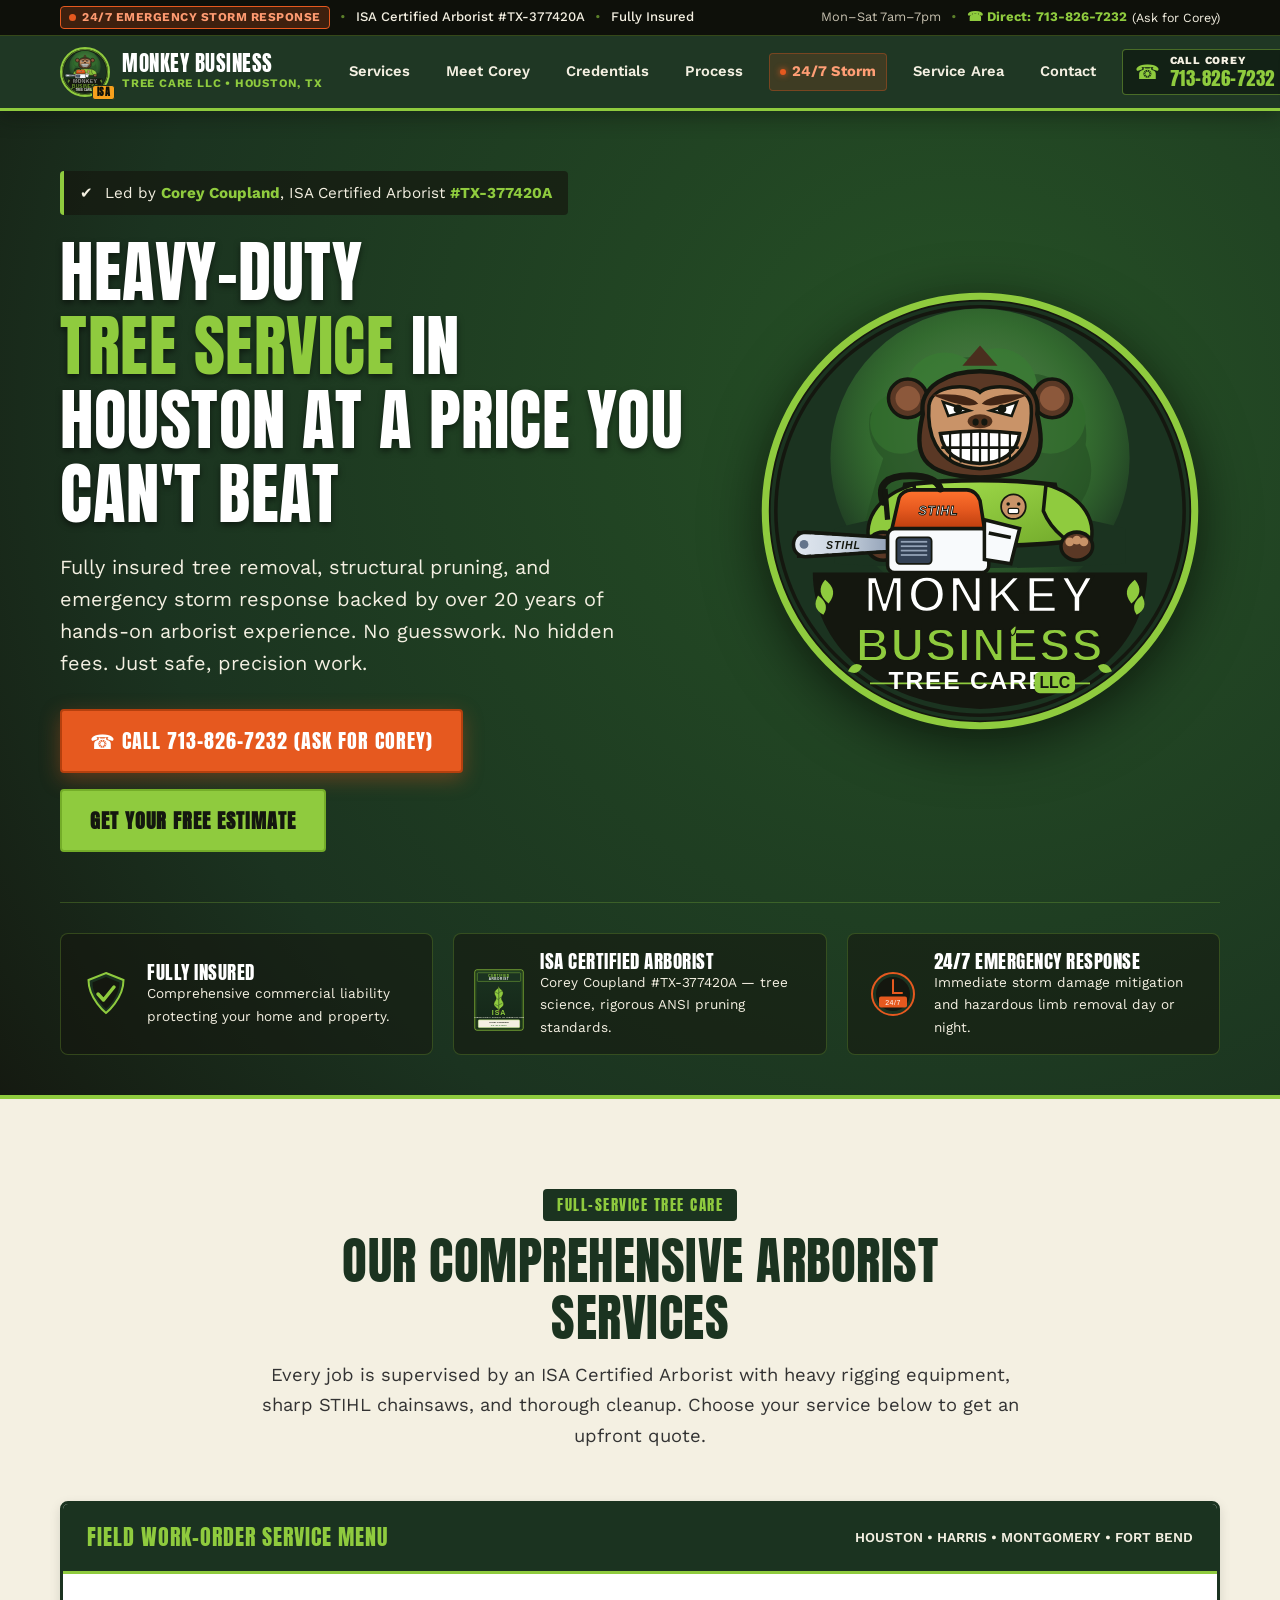
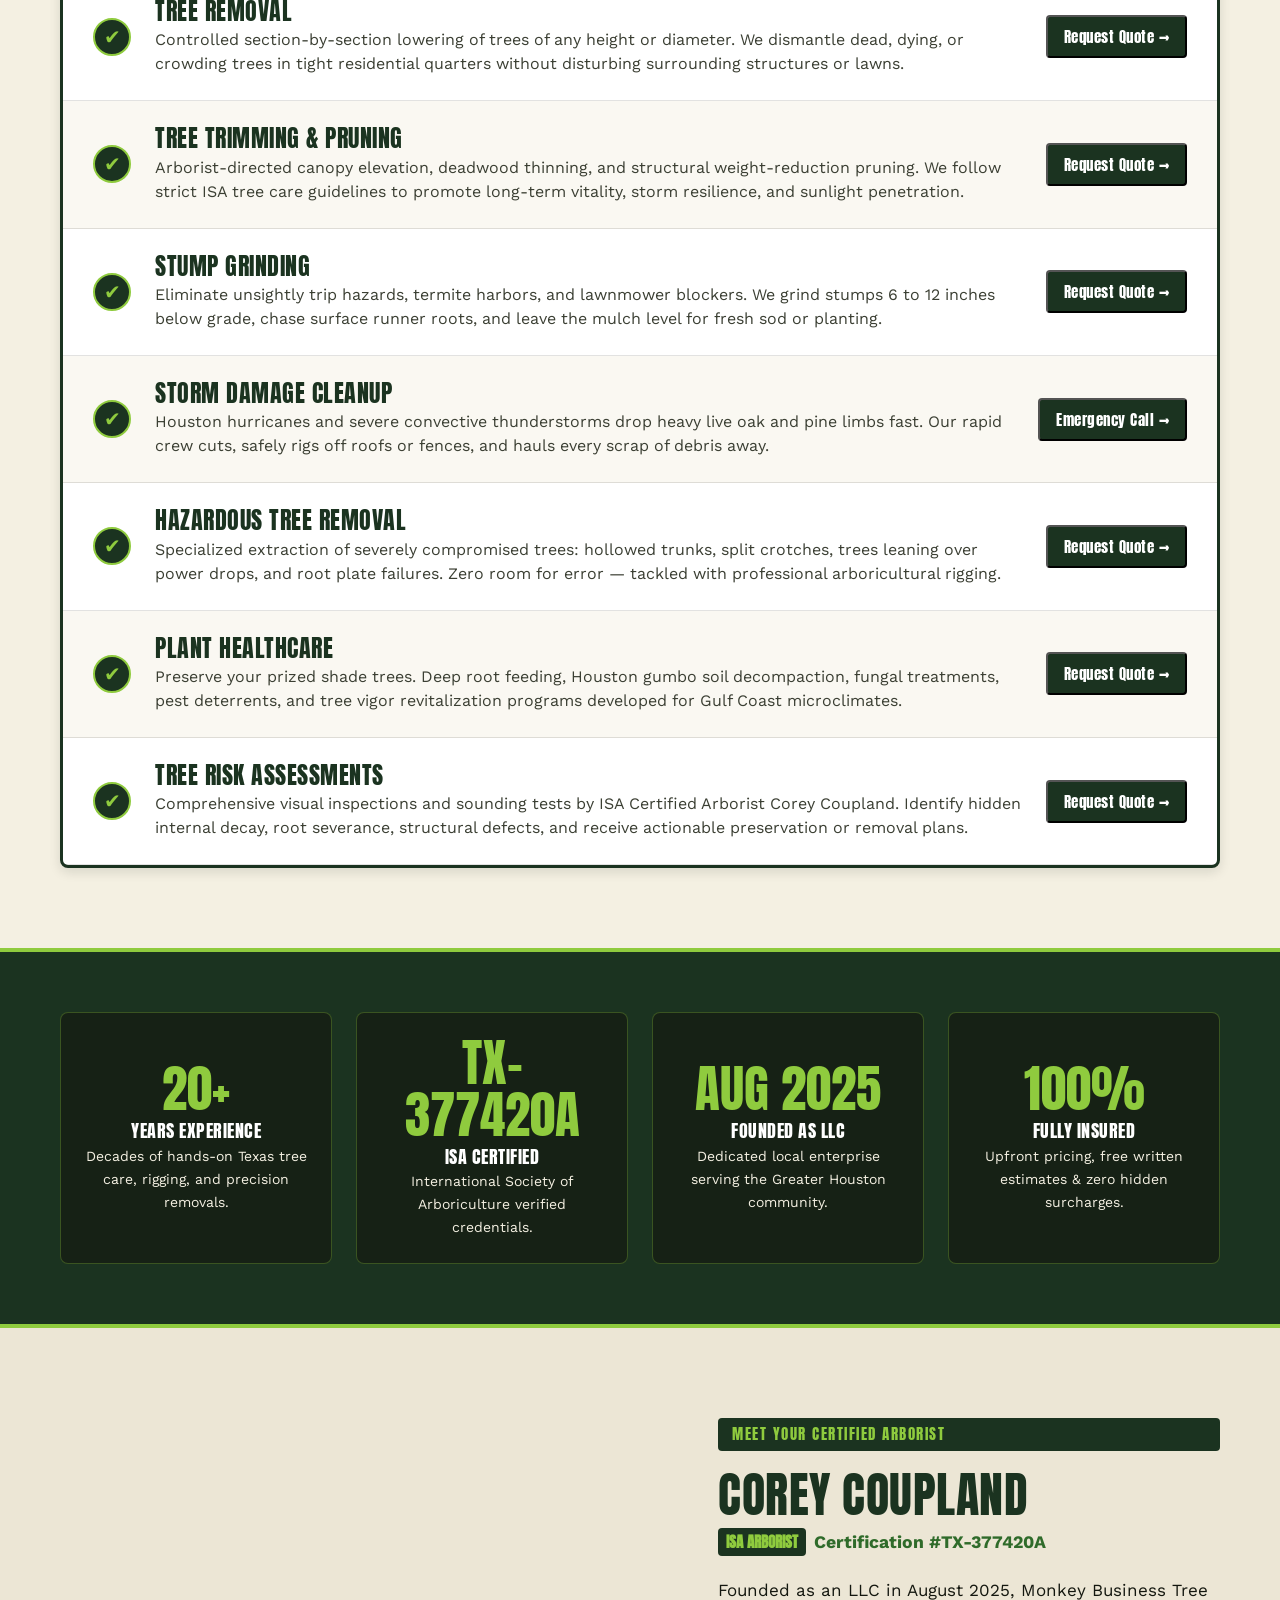
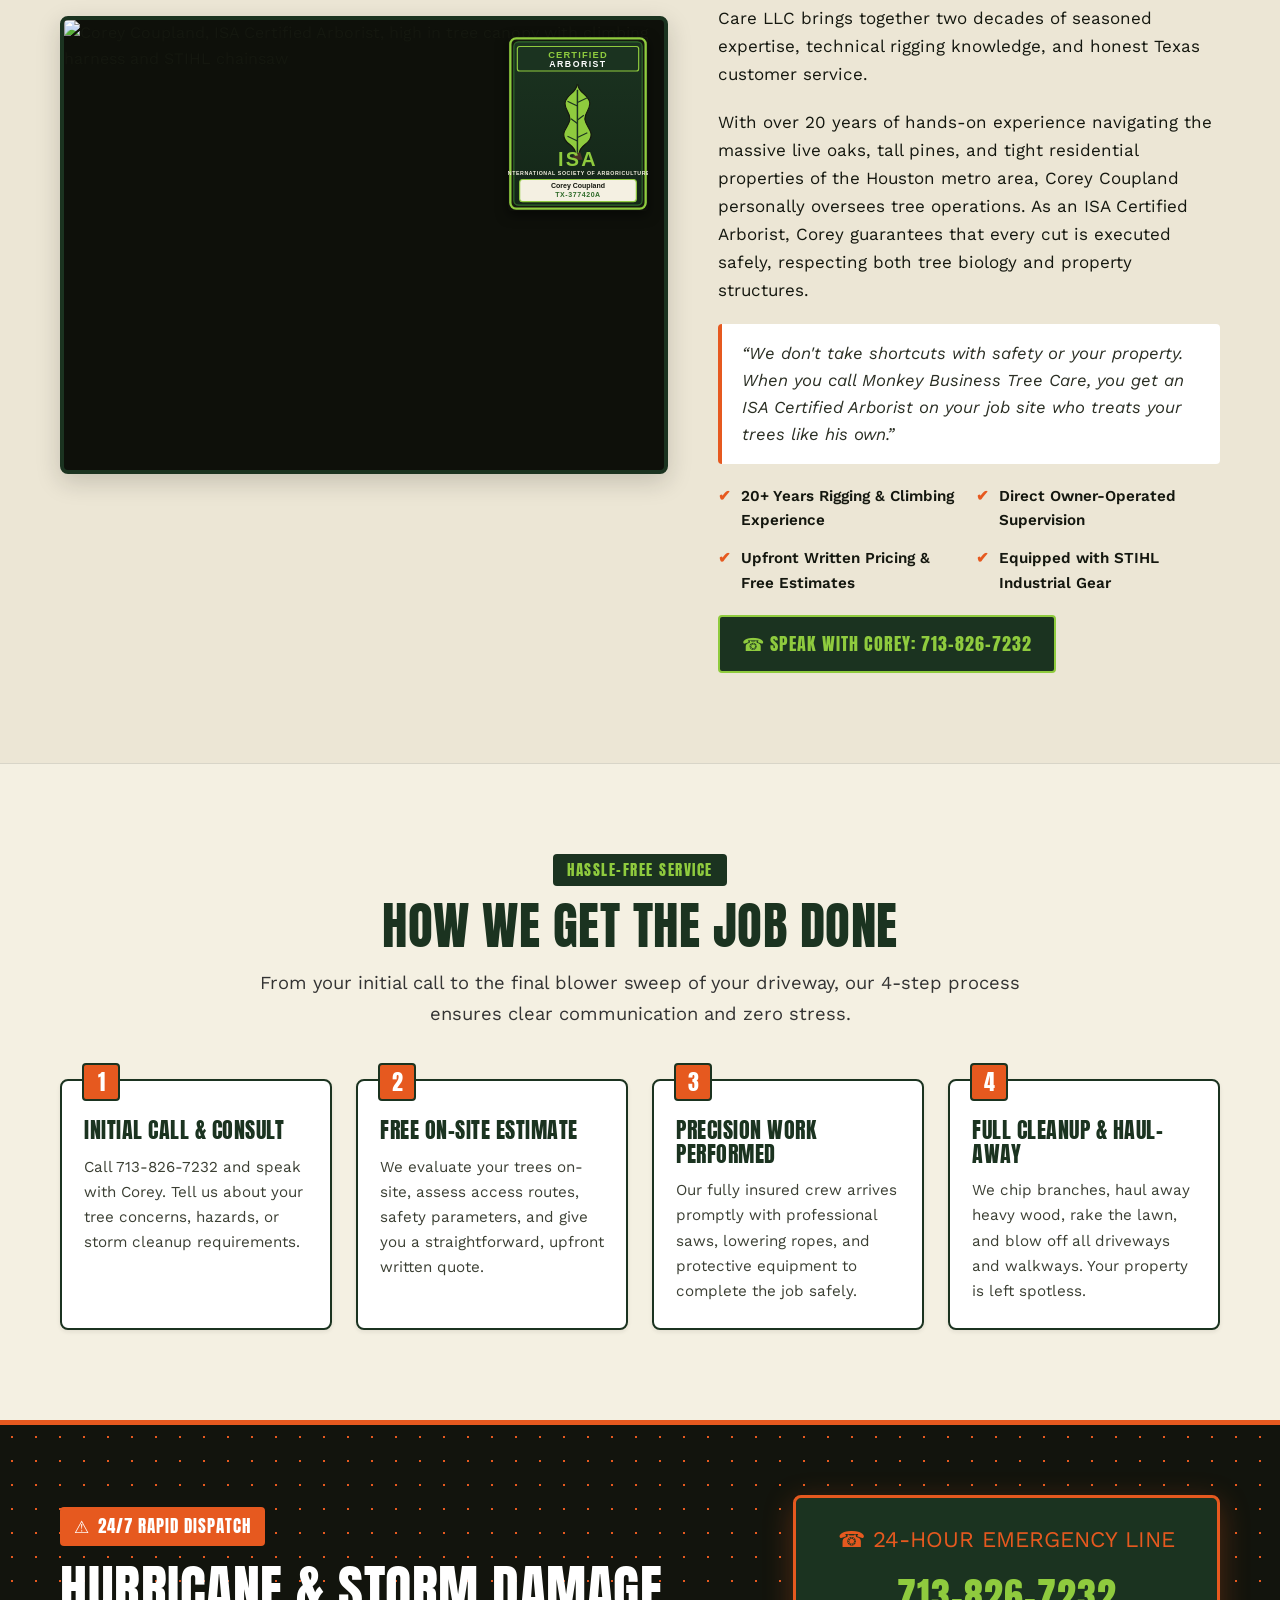
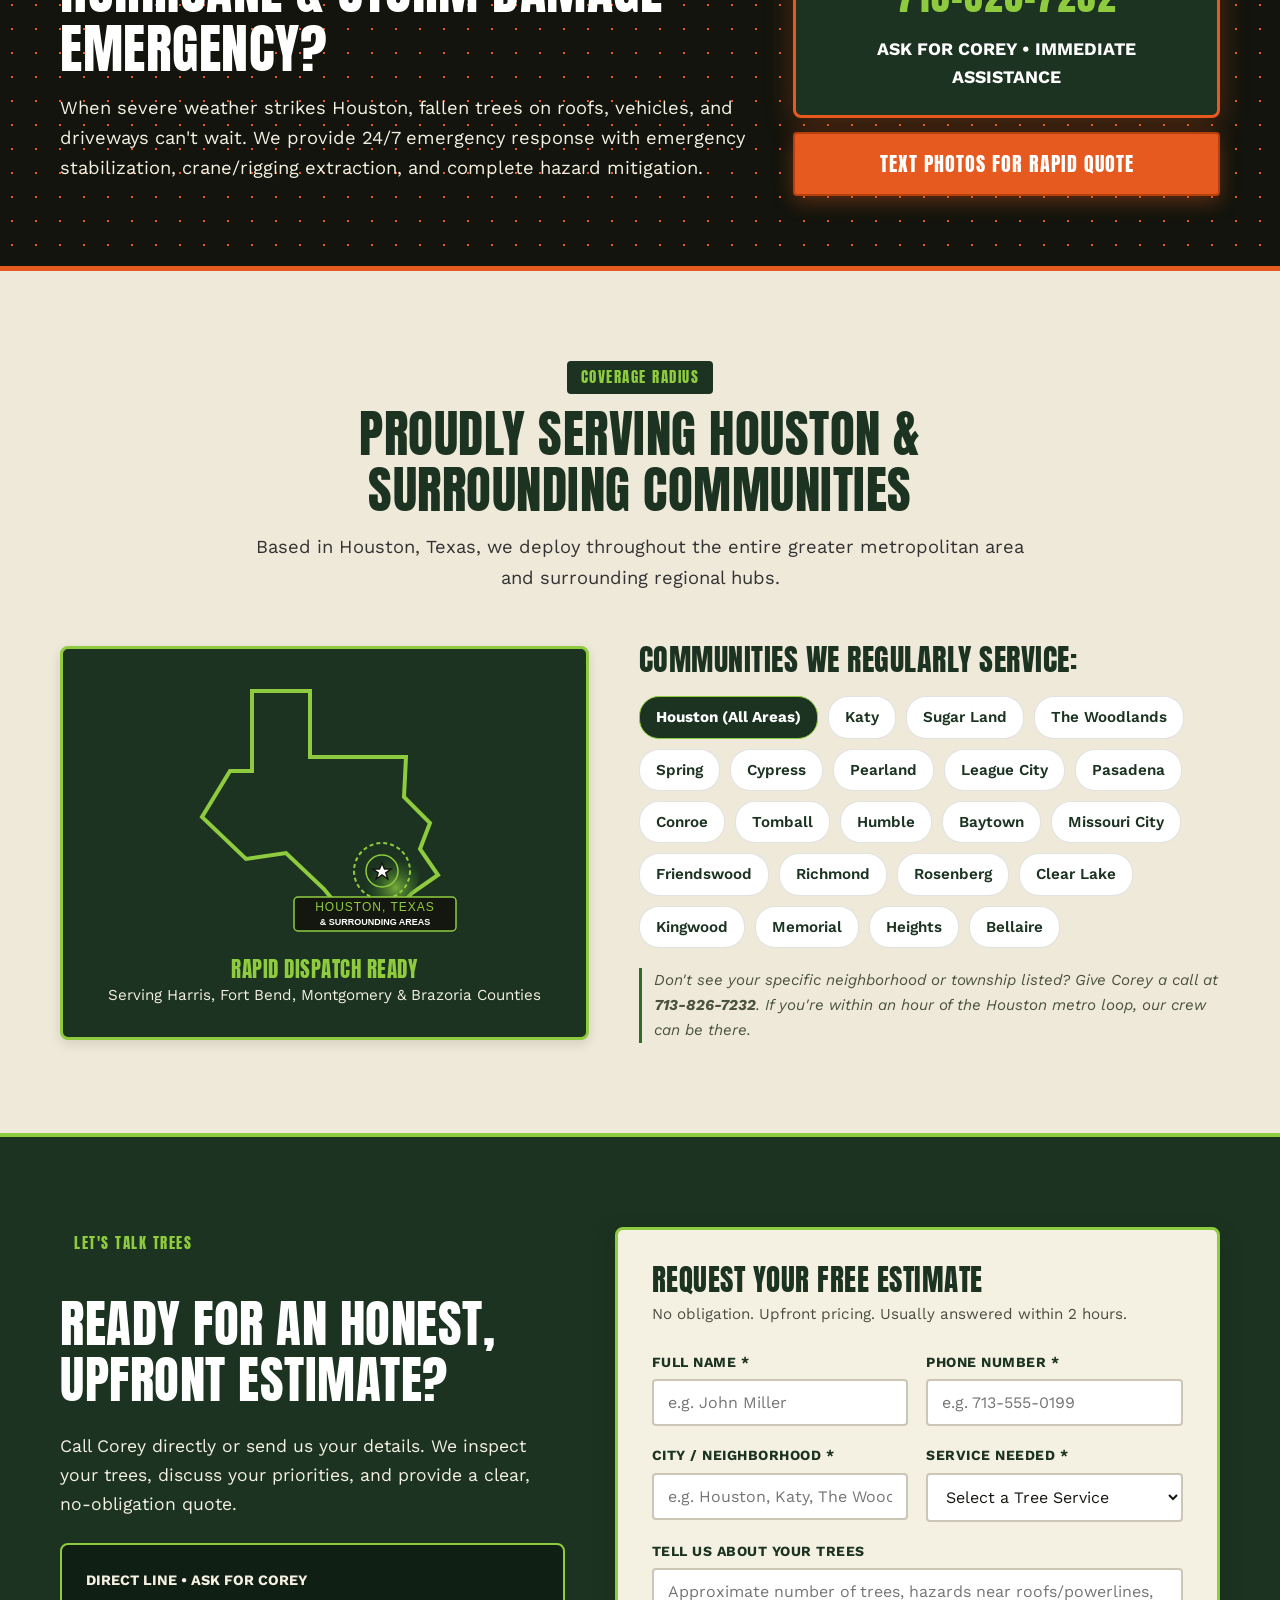
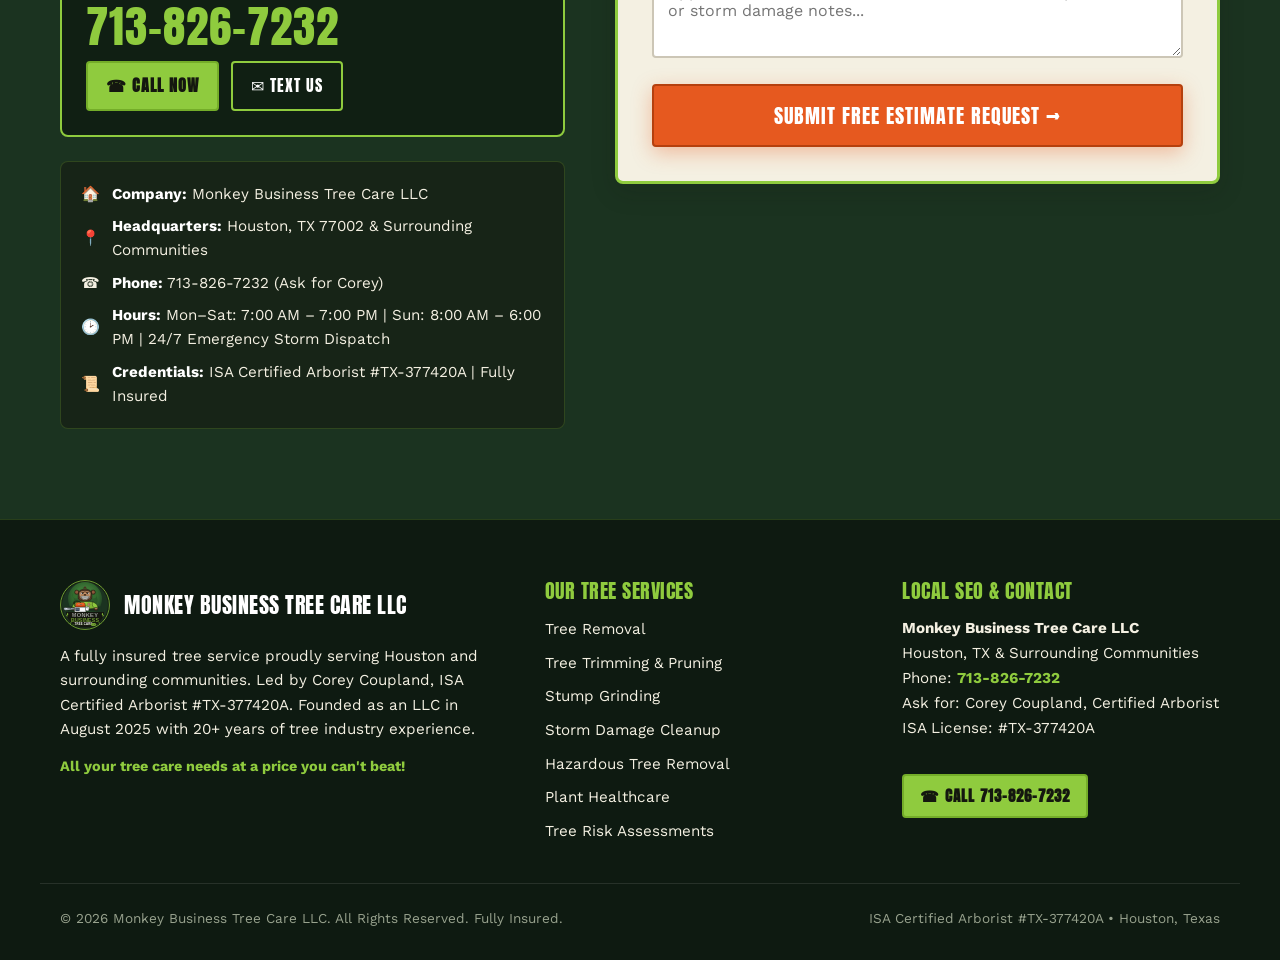
==== index.html @ 60dcd205 "feat: initialize project structure - Set up React with Vite and TypeScript - Configure Tailwind CSS " ====
<!doctype html>
<html lang="en">
  <head>
    <meta charset="UTF-8" />
    <meta name="viewport" content="width=device-width, initial-scale=1.0" />
    
    <!-- Primary SEO Meta Tags -->
    <title>Monkey Business Tree Care LLC | Houston Tree Service &amp; Removal | ISA Certified Arborist</title>
    <meta name="description" content="Fully insured Houston tree service led by Corey Coupland, ISA Certified Arborist #TX-377420A. 20+ years experience in tree removal, trimming, stump grinding &amp; 24/7 emergency storm response across Houston, TX. Call 713-826-7232 for free estimates." />
    <meta name="keywords" content="tree service Houston TX, tree removal Houston, ISA certified arborist Houston, tree trimming Houston, stump grinding Houston, emergency storm tree cleanup, Corey Coupland arborist" />
    <meta name="author" content="Monkey Business Tree Care LLC" />
    <link rel="canonical" href="https://monkeybusinesstreecare.com/" />

    <!-- Open Graph / Facebook / WhatsApp -->
    <meta property="og:type" content="website" />
    <meta property="og:url" content="https://monkeybusinesstreecare.com/" />
    <meta property="og:title" content="Monkey Business Tree Care LLC | Houston Tree Service &amp; Removal" />
    <meta property="og:description" content="Houston's premier fully insured tree care service. Led by Corey Coupland, ISA Certified Arborist #TX-377420A with 20+ years experience. Upfront pricing, free estimates &amp; 24/7 storm response." />
    <meta property="og:image" content="images/mascot-logo.svg" />
    <meta property="og:locale" content="en_US" />

    <!-- Twitter Card -->
    <meta name="twitter:card" content="summary_large_image" />
    <meta name="twitter:url" content="https://monkeybusinesstreecare.com/" />
    <meta name="twitter:title" content="Monkey Business Tree Care LLC | Houston Tree Service" />
    <meta name="twitter:description" content="Fully insured tree removal &amp; trimming in Houston, TX. ISA Certified Arborist Corey Coupland #TX-377420A. Free estimates: 713-826-7232." />
    <meta name="twitter:image" content="images/mascot-logo.svg" />

    <!-- Favicon -->
    <link rel="icon" type="image/svg+xml" href="images/mascot-logo.svg" />

    <!-- Typography: Anton (Display) + Work Sans (Body) -->
    <link rel="preconnect" href="https://fonts.googleapis.com" />
    <link rel="preconnect" href="https://fonts.gstatic.com" crossorigin />
    <link href="https://fonts.googleapis.com/css2?family=Anton&family=Work+Sans:ital,wght@0,400;0,500;0,600;0,700;0,800;0,900;1,400;1,600&display=swap" rel="stylesheet" />

    <!-- Custom CSS Stylesheet (Pure CSS3, Zero Frameworks) -->
    <link rel="stylesheet" href="css/styles.css" />

    <!-- LocalBusiness & HomeAndConstructionBusiness JSON-LD Structured Data for Local SEO -->
    <script type="application/ld+json">
    {
      "@context": "https://schema.org",
      "@type": "HomeAndConstructionBusiness",
      "name": "Monkey Business Tree Care LLC",
      "image": "https://monkeybusinesstreecare.com/images/mascot-logo.svg",
      "logo": "https://monkeybusinesstreecare.com/images/mascot-logo.svg",
      "@id": "https://monkeybusinesstreecare.com/#business",
      "url": "https://monkeybusinesstreecare.com/",
      "telephone": "+1-713-826-7232",
      "priceRange": "$$",
      "foundingDate": "2025-08",
      "founder": {
        "@type": "Person",
        "name": "Corey Coupland",
        "jobTitle": "ISA Certified Arborist",
        "identifier": "TX-377420A",
        "description": "ISA Certified Arborist with over 20 years of hands-on tree industry experience."
      },
      "address": {
        "@type": "PostalAddress",
        "addressLocality": "Houston",
        "addressRegion": "TX",
        "addressCountry": "US"
      },
      "geo": {
        "@type": "GeoCoordinates",
        "latitude": 29.7604,
        "longitude": -95.3698
      },
      "openingHoursSpecification": [
        {
          "@type": "OpeningHoursSpecification",
          "dayOfWeek": ["Monday", "Tuesday", "Wednesday", "Thursday", "Friday", "Saturday"],
          "opens": "07:00",
          "closes": "19:00"
        },
        {
          "@type": "OpeningHoursSpecification",
          "dayOfWeek": ["Sunday"],
          "opens": "08:00",
          "closes": "18:00"
        }
      ],
      "areaServed": [
        "Houston",
        "Katy",
        "Sugar Land",
        "The Woodlands",
        "Spring",
        "Cypress",
        "Pearland",
        "League City",
        "Pasadena",
        "Conroe",
        "Tomball",
        "Humble",
        "Baytown",
        "Missouri City",
        "Friendswood",
        "Richmond",
        "Rosenberg"
      ],
      "hasOfferCatalog": {
        "@type": "OfferCatalog",
        "name": "Tree Care Services",
        "itemListElement": [
          {
            "@type": "Offer",
            "itemOffered": {
              "@type": "Service",
              "name": "Tree Removal",
              "description": "Safe, controlled dismantling and complete removal of dead, hazardous, or encroaching trees using precision rigging."
            }
          },
          {
            "@type": "Offer",
            "itemOffered": {
              "@type": "Service",
              "name": "Tree Trimming & Pruning",
              "description": "Arborist-guided structural crown thinning, deadwooding, and canopy elevation according to ANSI A300 standards."
            }
          },
          {
            "@type": "Offer",
            "itemOffered": {
              "@type": "Service",
              "name": "Stump Grinding",
              "description": "Deep below-grade mechanical stump grinding, surface root elimination, and site backfilling."
            }
          },
          {
            "@type": "Offer",
            "itemOffered": {
              "@type": "Service",
              "name": "Storm Damage Cleanup",
              "description": "24/7 rapid emergency response for storm-tossed limbs, roof extractions, and fallen hazard removal."
            }
          },
          {
            "@type": "Offer",
            "itemOffered": {
              "@type": "Service",
              "name": "Hazardous Tree Removal",
              "description": "Specialized high-risk extraction of split trunks, unstable root systems, and trees near structures or power lines."
            }
          },
          {
            "@type": "Offer",
            "itemOffered": {
              "@type": "Service",
              "name": "Plant Healthcare",
              "description": "Diagnostic root zone aeration, soil conditioning, disease mitigation, and nutritional optimization."
            }
          },
          {
            "@type": "Offer",
            "itemOffered": {
              "@type": "Service",
              "name": "Tree Risk Assessments",
              "description": "Certified arborist inspections evaluating structural integrity, decay vectors, and risk mitigation plans."
            }
          }
        ]
      }
    }
    </script>
  </head>

  <body>
    <!-- Accessible Skip Link -->
    <a href="#hero" class="skip-to-content">Skip to main content</a>

    <!-- =====================================================================
         1. TOP ANNOUNCEMENT & CREDENTIALS BAR
         ===================================================================== -->
    <aside class="top-announcement-bar" id="top-announcement" aria-label="Announcement and Emergency Hotline">
      <div class="container top-bar-container">
        <div class="top-bar-left">
          <span class="top-tag-emergency">
            <span class="pulse-dot" aria-hidden="true"></span>
            24/7 EMERGENCY STORM RESPONSE
          </span>
          <span class="top-bullet" aria-hidden="true">&bull;</span>
          <span class="top-cred-item">ISA Certified Arborist #TX-377420A</span>
          <span class="top-bullet" aria-hidden="true">&bull;</span>
          <span class="top-cred-item">Fully Insured</span>
        </div>
        <div class="top-bar-right">
          <span class="top-hours">Mon&ndash;Sat 7am&ndash;7pm</span>
          <span class="top-bullet" aria-hidden="true">&bull;</span>
          <a href="tel:7138267232" class="top-call-link" aria-label="Direct Phone Line: 713-826-7232">
            <span>&#9742; Direct:</span>
            <strong>713-826-7232</strong>
            <span class="ask-corey">(Ask for Corey)</span>
          </a>
        </div>
      </div>
    </aside>

    <!-- =====================================================================
         2. STICKY MAIN HEADER & NAVIGATION
         ===================================================================== -->
    <header class="site-header" id="site-header">
      <div class="container header-container">
        <!-- Brand Logo & Business Identity -->
        <a href="#hero" class="header-brand" id="brand-link" aria-label="Monkey Business Tree Care LLC Homepage">
          <div class="header-logo-frame">
            <img
              src="images/mascot-logo.svg"
              alt="Monkey Business Tree Care mascot logo"
              class="header-logo-img js-mascot-img"
              width="50"
              height="50"
            />
            <span class="logo-isa-pill" title="ISA Certified Arborist #TX-377420A">ISA</span>
          </div>
          <div class="header-brand-text">
            <span class="header-brand-title">MONKEY BUSINESS</span>
            <span class="header-brand-tagline">TREE CARE LLC &bull; HOUSTON, TX</span>
          </div>
        </a>

        <!-- Desktop Navigation Bar -->
        <nav class="header-nav" aria-label="Primary Navigation">
          <ul class="nav-links" id="desktop-nav-links">
            <li><a href="#services" class="nav-link" id="nav-services">Services</a></li>
            <li><a href="#arborist" class="nav-link" id="nav-arborist">Meet Corey</a></li>
            <li><a href="#credentials" class="nav-link" id="nav-credentials">Credentials</a></li>
            <li><a href="#how-it-works" class="nav-link" id="nav-process">Process</a></li>
            <li>
              <a href="#emergency" class="nav-link nav-link-emergency" id="nav-emergency">
                <span class="emergency-nav-dot" aria-hidden="true"></span>
                24/7 Storm
              </a>
            </li>
            <li><a href="#service-area" class="nav-link" id="nav-area">Service Area</a></li>
            <li><a href="#contact" class="nav-link" id="nav-contact">Contact</a></li>
          </ul>
        </nav>

        <!-- Desktop Action CTAs -->
        <div class="header-actions">
          <a href="tel:7138267232" class="header-call-btn" id="header-phone-link" aria-label="Call Corey at 713-826-7232">
            <span class="header-call-icon" aria-hidden="true">&#9742;</span>
            <div class="header-call-info">
              <span class="header-call-label">CALL COREY</span>
              <span class="phone-number">713-826-7232</span>
            </div>
          </a>
          <button type="button" class="btn btn-orange header-cta-btn" data-open-modal="estimate" id="header-estimate-btn">
            Free Estimate
          </button>
        </div>

        <!-- Mobile Header Bar Controls -->
        <div class="mobile-header-bar-actions">
          <a href="tel:7138267232" class="mobile-call-pill" aria-label="Call Corey at 713-826-7232">
            <span aria-hidden="true">&#9742;</span>
            <span>Call</span>
          </a>
          <button
            class="mobile-menu-toggle"
            id="mobile-menu-toggle"
            aria-label="Toggle Navigation Menu"
            aria-expanded="false"
            aria-controls="mobile-drawer"
          >
            <span class="hamburger-bar"></span>
            <span class="hamburger-bar"></span>
            <span class="hamburger-bar"></span>
          </button>
        </div>
      </div>

      <!-- Mobile Navigation Drawer -->
      <div class="mobile-drawer" id="mobile-drawer" aria-hidden="true">
        <div class="mobile-drawer-content">
          <div class="mobile-drawer-banner">
            <span class="mobile-cred">&#9733; ISA Certified Arborist #TX-377420A</span>
            <span class="mobile-cred">&#10004; Fully Insured</span>
          </div>

          <nav aria-label="Mobile Navigation">
            <ul class="mobile-nav-list" id="nav-links">
              <li><a href="#services" class="mobile-nav-link">&#127795; All Tree Services</a></li>
              <li><a href="#arborist" class="mobile-nav-link">&#128119; Meet Corey (Arborist)</a></li>
              <li><a href="#credentials" class="mobile-nav-link">&#128220; Credentials &amp; Proof</a></li>
              <li><a href="#how-it-works" class="mobile-nav-link">&#9881; How It Works</a></li>
              <li><a href="#emergency" class="mobile-nav-link mobile-nav-alert">&#9888; 24/7 Storm Response</a></li>
              <li><a href="#service-area" class="mobile-nav-link">&#128205; Houston Service Area</a></li>
              <li><a href="#contact" class="mobile-nav-link">&#9993; Contact &amp; Location</a></li>
            </ul>
          </nav>

          <div class="mobile-drawer-footer">
            <button type="button" class="btn btn-orange mobile-drawer-btn js-open-estimate-drawer" data-open-modal="estimate">
              Request Free Estimate &rarr;
            </button>
            <a href="tel:7138267232" class="btn btn-phone mobile-drawer-btn">
              &#9742; Call Corey: 713-826-7232
            </a>
          </div>
        </div>
      </div>
      <div class="mobile-drawer-backdrop" id="mobile-drawer-backdrop" aria-hidden="true"></div>
    </header>

    <main>
      <!-- =====================================================================
           2. HERO SECTION
           ===================================================================== -->
      <section class="hero-section" id="hero" aria-labelledby="hero-main-title">
        <div class="hero-backdrop" aria-hidden="true"></div>
        <div class="container hero-grid">
          <div class="hero-content">
            <div class="hero-arborist-callout">
              <span>&#10004;</span>
              <span>Led by <strong>Corey Coupland</strong>, ISA Certified Arborist <strong>#TX-377420A</strong></span>
            </div>

            <h1 class="hero-title" id="hero-main-title">
              HEAVY-DUTY <span class="highlight-lime">TREE SERVICE</span> IN HOUSTON AT A PRICE YOU CAN'T BEAT
            </h1>

            <p class="hero-subhead">
              Fully insured tree removal, structural pruning, and emergency storm response backed by over 20 years of hands-on arborist experience. No guesswork. No hidden fees. Just safe, precision work.
            </p>

            <div class="hero-cta-group">
              <a href="tel:7138267232" class="btn btn-primary" id="hero-call-cta">
                &#9742; Call 713-826-7232 (Ask for Corey)
              </a>
              <button type="button" class="btn btn-lime" data-open-modal="estimate" id="hero-estimate-cta">
                Get Your Free Estimate
              </button>
            </div>
          </div>

          <!-- Hero Mascot Graphic (Prominent) -->
          <div class="hero-mascot-wrapper">
            <div class="mascot-glow-ring" aria-hidden="true"></div>
            <img
              src="images/mascot-logo.svg"
              alt="Monkey Business Tree Care mascot - angry gorilla in lime green shirt gripping an orange STIHL chainsaw"
              class="hero-mascot-img js-mascot-img"
              width="440"
              height="440"
              id="hero-mascot-image"
            />
          </div>
        </div>

        <!-- Trust Strip -->
        <div class="container">
          <div class="trust-strip">
            <div class="trust-item" id="trust-item-insured">
              <div class="trust-icon-box">
                <img src="images/badge-insured.svg" alt="Fully Insured Shield Icon" width="50" height="50" />
              </div>
              <div>
                <h2 class="trust-item-title">FULLY INSURED</h2>
                <p class="trust-item-desc">Comprehensive commercial liability protecting your home and property.</p>
              </div>
            </div>

            <div class="trust-item" id="trust-item-isa">
              <div class="trust-icon-box">
                <img src="images/isa-certified-badge.svg" alt="ISA Certified Badge Icon" width="50" height="50" />
              </div>
              <div>
                <h2 class="trust-item-title">ISA CERTIFIED ARBORIST</h2>
                <p class="trust-item-desc">Corey Coupland #TX-377420A — tree science, rigorous ANSI pruning standards.</p>
              </div>
            </div>

            <div class="trust-item" id="trust-item-emergency">
              <div class="trust-icon-box">
                <img src="images/badge-emergency.svg" alt="24/7 Emergency Service Icon" width="50" height="50" />
              </div>
              <div>
                <h2 class="trust-item-title">24/7 EMERGENCY RESPONSE</h2>
                <p class="trust-item-desc">Immediate storm damage mitigation and hazardous limb removal day or night.</p>
              </div>
            </div>
          </div>
        </div>
      </section>

      <!-- =====================================================================
           3. SERVICES SECTION (WORK-ORDER / CHECKLIST STYLE)
           ===================================================================== -->
      <section class="services-section" id="services" aria-labelledby="services-title">
        <div class="container">
          <div class="section-header">
            <span class="section-badge">FULL-SERVICE TREE CARE</span>
            <h2 class="section-title" id="services-title">OUR COMPREHENSIVE ARBORIST SERVICES</h2>
            <p class="section-intro">
              Every job is supervised by an ISA Certified Arborist with heavy rigging equipment, sharp STIHL chainsaws, and thorough cleanup. Choose your service below to get an upfront quote.
            </p>
          </div>

          <div class="work-order-board" id="services-board">
            <div class="work-order-header">
              <span class="work-order-title">FIELD WORK-ORDER SERVICE MENU</span>
              <span class="work-order-meta">HOUSTON &bull; HARRIS &bull; MONTGOMERY &bull; FORT BEND</span>
            </div>

            <ul class="services-list">
              <!-- 1. Tree Removal -->
              <li class="service-item" id="service-tree-removal">
                <div class="service-check" aria-hidden="true">&#10004;</div>
                <div class="service-info">
                  <h3 class="service-name">TREE REMOVAL</h3>
                  <p class="service-desc">
                    Controlled section-by-section lowering of trees of any height or diameter. We dismantle dead, dying, or crowding trees in tight residential quarters without disturbing surrounding structures or lawns.
                  </p>
                </div>
                <div class="service-action">
                  <button type="button" class="service-btn" data-open-modal="estimate" data-service-name="Tree Removal">
                    Request Quote &rarr;
                  </button>
                </div>
              </li>

              <!-- 2. Tree Trimming & Pruning -->
              <li class="service-item" id="service-trimming">
                <div class="service-check" aria-hidden="true">&#10004;</div>
                <div class="service-info">
                  <h3 class="service-name">TREE TRIMMING &amp; PRUNING</h3>
                  <p class="service-desc">
                    Arborist-directed canopy elevation, deadwood thinning, and structural weight-reduction pruning. We follow strict ISA tree care guidelines to promote long-term vitality, storm resilience, and sunlight penetration.
                  </p>
                </div>
                <div class="service-action">
                  <button type="button" class="service-btn" data-open-modal="estimate" data-service-name="Tree Trimming & Pruning">
                    Request Quote &rarr;
                  </button>
                </div>
              </li>

              <!-- 3. Stump Grinding -->
              <li class="service-item" id="service-stump-grinding">
                <div class="service-check" aria-hidden="true">&#10004;</div>
                <div class="service-info">
                  <h3 class="service-name">STUMP GRINDING</h3>
                  <p class="service-desc">
                    Eliminate unsightly trip hazards, termite harbors, and lawnmower blockers. We grind stumps 6 to 12 inches below grade, chase surface runner roots, and leave the mulch level for fresh sod or planting.
                  </p>
                </div>
                <div class="service-action">
                  <button type="button" class="service-btn" data-open-modal="estimate" data-service-name="Stump Grinding">
                    Request Quote &rarr;
                  </button>
                </div>
              </li>

              <!-- 4. Storm Damage Cleanup -->
              <li class="service-item" id="service-storm-damage">
                <div class="service-check" aria-hidden="true">&#10004;</div>
                <div class="service-info">
                  <h3 class="service-name">STORM DAMAGE CLEANUP</h3>
                  <p class="service-desc">
                    Houston hurricanes and severe convective thunderstorms drop heavy live oak and pine limbs fast. Our rapid crew cuts, safely rigs off roofs or fences, and hauls every scrap of debris away.
                  </p>
                </div>
                <div class="service-action">
                  <button type="button" class="service-btn" data-open-modal="estimate" data-service-name="Storm Damage Cleanup">
                    Emergency Call &rarr;
                  </button>
                </div>
              </li>

              <!-- 5. Hazardous Tree Removal -->
              <li class="service-item" id="service-hazardous-removal">
                <div class="service-check" aria-hidden="true">&#10004;</div>
                <div class="service-info">
                  <h3 class="service-name">HAZARDOUS TREE REMOVAL</h3>
                  <p class="service-desc">
                    Specialized extraction of severely compromised trees: hollowed trunks, split crotches, trees leaning over power drops, and root plate failures. Zero room for error — tackled with professional arboricultural rigging.
                  </p>
                </div>
                <div class="service-action">
                  <button type="button" class="service-btn" data-open-modal="estimate" data-service-name="Hazardous Tree Removal">
                    Request Quote &rarr;
                  </button>
                </div>
              </li>

              <!-- 6. Plant Healthcare -->
              <li class="service-item" id="service-plant-healthcare">
                <div class="service-check" aria-hidden="true">&#10004;</div>
                <div class="service-info">
                  <h3 class="service-name">PLANT HEALTHCARE</h3>
                  <p class="service-desc">
                    Preserve your prized shade trees. Deep root feeding, Houston gumbo soil decompaction, fungal treatments, pest deterrents, and tree vigor revitalization programs developed for Gulf Coast microclimates.
                  </p>
                </div>
                <div class="service-action">
                  <button type="button" class="service-btn" data-open-modal="estimate" data-service-name="Plant Healthcare">
                    Request Quote &rarr;
                  </button>
                </div>
              </li>

              <!-- 7. Tree Risk Assessments -->
              <li class="service-item" id="service-risk-assessments">
                <div class="service-check" aria-hidden="true">&#10004;</div>
                <div class="service-info">
                  <h3 class="service-name">TREE RISK ASSESSMENTS</h3>
                  <p class="service-desc">
                    Comprehensive visual inspections and sounding tests by ISA Certified Arborist Corey Coupland. Identify hidden internal decay, root severance, structural defects, and receive actionable preservation or removal plans.
                  </p>
                </div>
                <div class="service-action">
                  <button type="button" class="service-btn" data-open-modal="estimate" data-service-name="Tree Risk Assessments">
                    Request Quote &rarr;
                  </button>
                </div>
              </li>
            </ul>
          </div>
        </div>
      </section>

      <!-- =====================================================================
           4. CREDENTIALS / PROOF BAND
           ===================================================================== -->
      <section class="proof-band" id="credentials" aria-labelledby="proof-title">
        <div class="container">
          <h2 class="visually-hidden" id="proof-title" style="position:absolute; width:1px; height:1px; overflow:hidden; clip:rect(0,0,0,0);">
            Proven Experience &amp; Credentials
          </h2>
          <div class="proof-grid">
            <div class="proof-card" id="proof-exp">
              <span class="proof-stat">20+</span>
              <h3 class="proof-label">YEARS EXPERIENCE</h3>
              <p class="proof-detail">Decades of hands-on Texas tree care, rigging, and precision removals.</p>
            </div>

            <div class="proof-card" id="proof-isa">
              <span class="proof-stat">TX-377420A</span>
              <h3 class="proof-label">ISA CERTIFIED</h3>
              <p class="proof-detail">International Society of Arboriculture verified credentials.</p>
            </div>

            <div class="proof-card" id="proof-founded">
              <span class="proof-stat">AUG 2025</span>
              <h3 class="proof-label">FOUNDED AS LLC</h3>
              <p class="proof-detail">Dedicated local enterprise serving the Greater Houston community.</p>
            </div>

            <div class="proof-card" id="proof-insured">
              <span class="proof-stat">100%</span>
              <h3 class="proof-label">FULLY INSURED</h3>
              <p class="proof-detail">Upfront pricing, free written estimates &amp; zero hidden surcharges.</p>
            </div>
          </div>
        </div>
      </section>

      <!-- =====================================================================
           5. MEET THE ARBORIST (COREY COUPLAND)
           ===================================================================== -->
      <section class="arborist-section" id="arborist" aria-labelledby="arborist-title">
        <div class="container arborist-grid">
          <div class="arborist-visual-stack">
            <div class="arborist-photo-card" id="arborist-photo-container">
              <img
                src="images/corey-arborist.svg"
                alt="Corey Coupland, ISA Certified Arborist, high in tree canopy with climbing harness and STIHL chainsaw"
                width="600"
                height="450"
                loading="lazy"
                id="arborist-photo"
              />
              <div class="arborist-badge-overlay">
                <img
                  src="images/isa-certified-badge.svg"
                  alt="ISA Certified Arborist Badge Corey Coupland TX-377420A"
                  width="140"
                  height="175"
                  loading="lazy"
                />
              </div>
            </div>
          </div>

          <div class="arborist-bio-content">
            <div class="arborist-name-header">
              <span class="section-badge">MEET YOUR CERTIFIED ARBORIST</span>
              <h2 class="arborist-title" id="arborist-title">COREY COUPLAND</h2>
              <div class="arborist-credentials-tag">
                <span class="badge-pill">ISA ARBORIST</span>
                <span>Certification #TX-377420A</span>
              </div>
            </div>

            <p>
              Founded as an LLC in August 2025, Monkey Business Tree Care LLC brings together two decades of seasoned expertise, technical rigging knowledge, and honest Texas customer service.
            </p>

            <p>
              With over 20 years of hands-on experience navigating the massive live oaks, tall pines, and tight residential properties of the Houston metro area, Corey Coupland personally oversees tree operations. As an ISA Certified Arborist, Corey guarantees that every cut is executed safely, respecting both tree biology and property structures.
            </p>

            <div class="arborist-quote">
              &ldquo;We don't take shortcuts with safety or your property. When you call Monkey Business Tree Care, you get an ISA Certified Arborist on your job site who treats your trees like his own.&rdquo;
            </div>

            <ul class="arborist-highlights">
              <li class="arborist-highlight-item">
                <span style="color:var(--color-orange);">&#10004;</span>
                <span>20+ Years Rigging &amp; Climbing Experience</span>
              </li>
              <li class="arborist-highlight-item">
                <span style="color:var(--color-orange);">&#10004;</span>
                <span>Direct Owner-Operated Supervision</span>
              </li>
              <li class="arborist-highlight-item">
                <span style="color:var(--color-orange);">&#10004;</span>
                <span>Upfront Written Pricing &amp; Free Estimates</span>
              </li>
              <li class="arborist-highlight-item">
                <span style="color:var(--color-orange);">&#10004;</span>
                <span>Equipped with STIHL Industrial Gear</span>
              </li>
            </ul>

            <div>
              <a href="tel:7138267232" class="btn btn-phone" id="bio-call-btn">
                &#9742; Speak with Corey: 713-826-7232
              </a>
            </div>
          </div>
        </div>
      </section>

      <!-- =====================================================================
           6. HOW IT WORKS (NUMBERED PROCESS)
           ===================================================================== -->
      <section class="process-section" id="how-it-works" aria-labelledby="process-title">
        <div class="container">
          <div class="section-header">
            <span class="section-badge">HASSLE-FREE SERVICE</span>
            <h2 class="section-title" id="process-title">HOW WE GET THE JOB DONE</h2>
            <p class="section-intro">
              From your initial call to the final blower sweep of your driveway, our 4-step process ensures clear communication and zero stress.
            </p>
          </div>

          <div class="process-grid">
            <div class="process-step" id="step-1">
              <span class="step-number">1</span>
              <h3 class="step-title">INITIAL CALL &amp; CONSULT</h3>
              <p class="step-desc">
                Call 713-826-7232 and speak with Corey. Tell us about your tree concerns, hazards, or storm cleanup requirements.
              </p>
            </div>

            <div class="process-step" id="step-2">
              <span class="step-number">2</span>
              <h3 class="step-title">FREE ON-SITE ESTIMATE</h3>
              <p class="step-desc">
                We evaluate your trees on-site, assess access routes, safety parameters, and give you a straightforward, upfront written quote.
              </p>
            </div>

            <div class="process-step" id="step-3">
              <span class="step-number">3</span>
              <h3 class="step-title">PRECISION WORK PERFORMED</h3>
              <p class="step-desc">
                Our fully insured crew arrives promptly with professional saws, lowering ropes, and protective equipment to complete the job safely.
              </p>
            </div>

            <div class="process-step" id="step-4">
              <span class="step-number">4</span>
              <h3 class="step-title">FULL CLEANUP &amp; HAUL-AWAY</h3>
              <p class="step-desc">
                We chip branches, haul away heavy wood, rake the lawn, and blow off all driveways and walkways. Your property is left spotless.
              </p>
            </div>
          </div>
        </div>
      </section>

      <!-- =====================================================================
           7. STORM / EMERGENCY CALLOUT BAND
           ===================================================================== -->
      <section class="emergency-band" id="emergency" aria-labelledby="emergency-title">
        <div class="container emergency-container">
          <div class="emergency-content">
            <div class="emergency-tag">
              <span>&#9888;</span>
              <span>24/7 RAPID DISPATCH</span>
            </div>
            <h2 class="emergency-title" id="emergency-title">HURRICANE &amp; STORM DAMAGE EMERGENCY?</h2>
            <p class="emergency-desc">
              When severe weather strikes Houston, fallen trees on roofs, vehicles, and driveways can't wait. We provide 24/7 emergency response with emergency stabilization, crane/rigging extraction, and complete hazard mitigation.
            </p>
          </div>

          <div class="emergency-actions">
            <div class="emergency-phone-card" id="emergency-card">
              <span style="color:var(--color-orange); font-size:1.4rem;">&#9742; 24-HOUR EMERGENCY LINE</span>
              <a href="tel:7138267232" class="emergency-phone-number" id="emergency-phone-cta">
                713-826-7232
              </a>
              <span class="ask-for">ASK FOR COREY &bull; IMMEDIATE ASSISTANCE</span>
            </div>
            <a href="sms:7138267232?body=Emergency%20Tree%20Service%20Needed" class="btn btn-orange" style="width:100%;" id="emergency-sms-btn">
              Text Photos for Rapid Quote
            </a>
          </div>
        </div>
      </section>

      <!-- =====================================================================
           8. SERVICE AREA (HOUSTON + SURROUNDING COMMUNITIES)
           ===================================================================== -->
      <section class="service-area-section" id="service-area" aria-labelledby="area-title">
        <div class="container">
          <div class="section-header">
            <span class="section-badge">COVERAGE RADIUS</span>
            <h2 class="section-title" id="area-title">PROUDLY SERVING HOUSTON &amp; SURROUNDING COMMUNITIES</h2>
            <p class="section-intro">
              Based in Houston, Texas, we deploy throughout the entire greater metropolitan area and surrounding regional hubs.
            </p>
          </div>

          <div class="area-grid">
            <div class="area-map-card" id="area-graphic-card">
              <img
                src="images/texas-service-area.svg"
                alt="Texas map showing Monkey Business Tree Care coverage in Houston and surrounding communities"
                width="280"
                height="260"
                loading="lazy"
                id="texas-map-img"
              />
              <div style="margin-top:20px; text-align:center;">
                <span class="font-display" style="font-size:1.3rem; color:var(--color-lime); display:block;">
                  RAPID DISPATCH READY
                </span>
                <span style="font-size:0.95rem; color:var(--color-parchment);">
                  Serving Harris, Fort Bend, Montgomery &amp; Brazoria Counties
                </span>
              </div>
            </div>

            <div class="area-list-card">
              <h3 style="color:var(--color-forest-dark);">COMMUNITIES WE REGULARLY SERVICE:</h3>
              <div class="communities-cloud" id="communities-list">
                <span class="community-pill hub">Houston (All Areas)</span>
                <span class="community-pill">Katy</span>
                <span class="community-pill">Sugar Land</span>
                <span class="community-pill">The Woodlands</span>
                <span class="community-pill">Spring</span>
                <span class="community-pill">Cypress</span>
                <span class="community-pill">Pearland</span>
                <span class="community-pill">League City</span>
                <span class="community-pill">Pasadena</span>
                <span class="community-pill">Conroe</span>
                <span class="community-pill">Tomball</span>
                <span class="community-pill">Humble</span>
                <span class="community-pill">Baytown</span>
                <span class="community-pill">Missouri City</span>
                <span class="community-pill">Friendswood</span>
                <span class="community-pill">Richmond</span>
                <span class="community-pill">Rosenberg</span>
                <span class="community-pill">Clear Lake</span>
                <span class="community-pill">Kingwood</span>
                <span class="community-pill">Memorial</span>
                <span class="community-pill">Heights</span>
                <span class="community-pill">Bellaire</span>
              </div>

              <p class="area-note">
                Don't see your specific neighborhood or township listed? Give Corey a call at <strong>713-826-7232</strong>. If you're within an hour of the Houston metro loop, our crew can be there.
              </p>
            </div>
          </div>
        </div>
      </section>

      <!-- =====================================================================
           9. FINAL CTA & CONTACT / ESTIMATE FORM
           ===================================================================== -->
      <section class="contact-section" id="contact" aria-labelledby="contact-title">
        <div class="container contact-grid">
          <div class="contact-info-col">
            <span class="section-badge">LET'S TALK TREES</span>
            <h2 class="font-display" id="contact-title" style="color:var(--color-white); font-size:clamp(2.4rem, 4vw, 3.2rem);">
              READY FOR AN HONEST, UPFRONT ESTIMATE?
            </h2>

            <p style="color:var(--color-parchment); font-size:1.1rem;">
              Call Corey directly or send us your details. We inspect your trees, discuss your priorities, and provide a clear, no-obligation quote.
            </p>

            <div class="contact-phone-block" id="contact-phone-card">
              <span class="contact-phone-title">DIRECT LINE &bull; ASK FOR COREY</span>
              <a href="tel:7138267232" class="contact-big-phone" id="contact-direct-phone">
                713-826-7232
              </a>
              <div class="contact-methods">
                <a href="tel:7138267232" class="btn btn-lime" style="padding:10px 18px; font-size:1rem;">
                  &#9742; Call Now
                </a>
                <a href="sms:7138267232" class="btn btn-outline" style="padding:10px 18px; font-size:1rem;">
                  &#9993; Text Us
                </a>
              </div>
            </div>

            <!-- NAP (Name, Address, Phone) Box for Local SEO -->
            <div class="nap-box" id="contact-nap-box">
              <div class="nap-item">
                <span>&#127968;</span>
                <div>
                  <strong>Company:</strong> Monkey Business Tree Care LLC
                </div>
              </div>
              <div class="nap-item">
                <span>&#128205;</span>
                <div>
                  <strong>Headquarters:</strong> Houston, TX 77002 &amp; Surrounding Communities
                </div>
              </div>
              <div class="nap-item">
                <span>&#9742;</span>
                <div>
                  <strong>Phone:</strong> 713-826-7232 (Ask for Corey)
                </div>
              </div>
              <div class="nap-item">
                <span>&#128337;</span>
                <div>
                  <strong>Hours:</strong> Mon–Sat: 7:00 AM – 7:00 PM | Sun: 8:00 AM – 6:00 PM | 24/7 Emergency Storm Dispatch
                </div>
              </div>
              <div class="nap-item">
                <span>&#128220;</span>
                <div>
                  <strong>Credentials:</strong> ISA Certified Arborist #TX-377420A | Fully Insured
                </div>
              </div>
            </div>
          </div>

          <!-- Free Estimate Inline Request Form -->
          <div class="estimate-form-card" id="contact-form-container">
            <h3 class="form-title">REQUEST YOUR FREE ESTIMATE</h3>
            <p class="form-subhead">No obligation. Upfront pricing. Usually answered within 2 hours.</p>

            <form class="estimate-form" id="main-estimate-form">
              <div class="form-group">
                <label for="contact-name" class="form-label">Full Name *</label>
                <input type="text" id="contact-name" name="name" class="form-input" placeholder="e.g. John Miller" required />
              </div>

              <div class="form-group">
                <label for="contact-phone" class="form-label">Phone Number *</label>
                <input type="tel" id="contact-phone" name="phone" class="form-input" placeholder="e.g. 713-555-0199" required />
              </div>

              <div class="form-group">
                <label for="contact-city" class="form-label">City / Neighborhood *</label>
                <input type="text" id="contact-city" name="city" class="form-input" placeholder="e.g. Houston, Katy, The Woodlands" required />
              </div>

              <div class="form-group">
                <label for="contact-service" class="form-label">Service Needed *</label>
                <select id="contact-service" name="service_type" class="form-select" required>
                  <option value="" disabled selected>Select a Tree Service</option>
                  <option value="Tree Removal">Tree Removal</option>
                  <option value="Tree Trimming & Pruning">Tree Trimming &amp; Pruning</option>
                  <option value="Stump Grinding">Stump Grinding</option>
                  <option value="Storm Damage Cleanup">Storm Damage Cleanup</option>
                  <option value="Hazardous Tree Removal">Hazardous Tree Removal</option>
                  <option value="Plant Healthcare">Plant Healthcare</option>
                  <option value="Tree Risk Assessments">Tree Risk Assessments</option>
                  <option value="Other">Multiple / Other Services</option>
                </select>
              </div>

              <div class="form-group full-width">
                <label for="contact-details" class="form-label">Tell Us About Your Trees</label>
                <textarea id="contact-details" name="details" class="form-textarea" placeholder="Approximate number of trees, hazards near roofs/powerlines, or storm damage notes..."></textarea>
              </div>

              <button type="submit" class="btn btn-orange form-submit-btn" id="main-form-submit">
                Submit Free Estimate Request &rarr;
              </button>
            </form>

            <div class="form-success-msg" id="main-form-success" role="alert">
              &#10004; Thank you! Your estimate request has been received. Corey Coupland will review your tree notes and contact you shortly. Need immediate answers? Call <strong>713-826-7232</strong>.
            </div>
          </div>
        </div>
      </section>
    </main>

    <!-- =====================================================================
         10. FOOTER
         ===================================================================== -->
    <footer class="site-footer" id="site-footer">
      <div class="container footer-grid">
        <div class="footer-col" id="footer-about">
          <div class="footer-logo-row">
            <img
              src="images/mascot-logo.svg"
              alt="Monkey Business Tree Care logo"
              width="50"
              height="50"
              class="js-mascot-img"
              loading="lazy"
            />
            <span class="font-display" style="font-size:1.4rem; color:var(--color-white);">
              MONKEY BUSINESS TREE CARE LLC
            </span>
          </div>
          <p style="font-size:0.95rem; color:var(--color-parchment); line-height:1.6;">
            A fully insured tree service proudly serving Houston and surrounding communities. Led by Corey Coupland, ISA Certified Arborist #TX-377420A. Founded as an LLC in August 2025 with 20+ years of tree industry experience.
          </p>
          <div style="font-size:0.9rem; color:var(--color-lime);">
            <strong>All your tree care needs at a price you can't beat!</strong>
          </div>
        </div>

        <div class="footer-col" id="footer-services">
          <h3 class="footer-title">OUR TREE SERVICES</h3>
          <ul class="footer-links">
            <li><a href="#services">Tree Removal</a></li>
            <li><a href="#services">Tree Trimming &amp; Pruning</a></li>
            <li><a href="#services">Stump Grinding</a></li>
            <li><a href="#services">Storm Damage Cleanup</a></li>
            <li><a href="#services">Hazardous Tree Removal</a></li>
            <li><a href="#services">Plant Healthcare</a></li>
            <li><a href="#services">Tree Risk Assessments</a></li>
          </ul>
        </div>

        <div class="footer-col" id="footer-contact">
          <h3 class="footer-title">LOCAL SEO &amp; CONTACT</h3>
          <p style="font-size:0.95rem; margin-bottom:8px;">
            <strong>Monkey Business Tree Care LLC</strong><br />
            Houston, TX &amp; Surrounding Communities<br />
            Phone: <a href="tel:7138267232" style="color:var(--color-lime); font-weight:700;">713-826-7232</a><br />
            Ask for: Corey Coupland, Certified Arborist<br />
            ISA License: #TX-377420A
          </p>
          <div style="margin-top:10px;">
            <a href="tel:7138267232" class="btn btn-lime" style="padding:8px 16px; font-size:0.95rem;">
              &#9742; Call 713-826-7232
            </a>
          </div>
        </div>
      </div>

      <div class="container footer-bottom">
        <div>
          &copy; <span id="current-year">2026</span> Monkey Business Tree Care LLC. All Rights Reserved. Fully Insured.
        </div>
        <div>
          ISA Certified Arborist #TX-377420A &bull; Houston, Texas
        </div>
      </div>
    </footer>

    <!-- Free Estimate Modal Dialog -->
    <div class="modal-backdrop" id="estimate-modal" aria-hidden="true" role="dialog" aria-modal="true" aria-labelledby="modal-title">
      <div class="modal-dialog">
        <button type="button" class="modal-close-btn js-close-modal" aria-label="Close Estimate Modal">&times;</button>
        <h3 class="form-title" id="modal-title">GET YOUR FREE ESTIMATE</h3>
        <p class="form-subhead">Corey Coupland (ISA Certified Arborist #TX-377420A) will review your project.</p>

        <form class="estimate-form" id="modal-estimate-form">
          <div class="form-group">
            <label for="modal-name" class="form-label">Full Name *</label>
            <input type="text" id="modal-name" name="name" class="form-input" required placeholder="John Miller" />
          </div>

          <div class="form-group">
            <label for="modal-phone" class="form-label">Phone Number *</label>
            <input type="tel" id="modal-phone" name="phone" class="form-input" required placeholder="713-555-0199" />
          </div>

          <div class="form-group">
            <label for="modal-city" class="form-label">City / Community *</label>
            <input type="text" id="modal-city" name="city" class="form-input" required placeholder="Houston, Katy, etc." />
          </div>

          <div class="form-group">
            <label for="modal-service" class="form-label">Tree Service Needed *</label>
            <select id="modal-service" name="service_type" class="form-select" required>
              <option value="" disabled selected>Select Service</option>
              <option value="Tree Removal">Tree Removal</option>
              <option value="Tree Trimming & Pruning">Tree Trimming &amp; Pruning</option>
              <option value="Stump Grinding">Stump Grinding</option>
              <option value="Storm Damage Cleanup">Storm Damage Cleanup</option>
              <option value="Hazardous Tree Removal">Hazardous Tree Removal</option>
              <option value="Plant Healthcare">Plant Healthcare</option>
              <option value="Tree Risk Assessments">Tree Risk Assessments</option>
              <option value="Other">Multiple / Emergency Services</option>
            </select>
          </div>

          <div class="form-group full-width">
            <label for="modal-notes" class="form-label">Project Details</label>
            <textarea id="modal-notes" name="notes" class="form-textarea" placeholder="Describe the trees, height, access gate size, or emergency needs..."></textarea>
          </div>

          <button type="submit" class="btn btn-orange form-submit-btn" id="modal-form-submit">
            Send Free Estimate Request &rarr;
          </button>
        </form>

        <div class="form-success-msg" id="modal-form-success" role="alert">
          &#10004; Thank you! Your estimate request has been sent to Corey Coupland. Need fast emergency response? Call <strong>713-826-7232</strong>.
        </div>
      </div>
    </div>

    <!-- Main JavaScript Logic (Zero Frameworks, Plain Vanilla JS) -->
    <script src="js/script.js"></script>
  </body>
</html>
---- css/styles.css ----
/* ==========================================================================
   MONKEY BUSINESS TREE CARE LLC - STYLESHEET
   Industrial Arborist Identity • Pure CSS3 • Zero Frameworks
   Colors: Deep Forest Green, Safety Lime, Bark Brown, Safety Orange, Parchment
   ========================================================================== */

:root {
  /* Brand Palette (Exact Specifications) */
  --color-forest-dark: #1B3320;
  --color-forest-mid: #2F6B2A;
  --color-lime: #8FCB3E;
  --color-lime-hover: #7eb533;
  --color-ink: #14170F;
  --color-bark: #4A3324;
  --color-parchment: #F4F0E2;
  --color-parchment-deep: #E7E0CE;
  --color-orange: #E6591F;
  --color-orange-hover: #cf4a14;
  --color-white: #FFFFFF;
  --color-black: #0E100A;

  /* Surfaces & Borders */
  --border-light: rgba(20, 23, 15, 0.12);
  --border-dark: rgba(143, 203, 62, 0.25);
  --shadow-sm: 0 2px 4px rgba(20, 23, 15, 0.08);
  --shadow-md: 0 4px 12px rgba(20, 23, 15, 0.12);
  --shadow-lg: 0 8px 24px rgba(20, 23, 15, 0.18);
  --shadow-orange: 0 6px 20px rgba(230, 89, 31, 0.35);

  /* Typography */
  --font-display: 'Anton', 'Impact', -apple-system, BlinkMacSystemFont, 'Segoe UI', Roboto, sans-serif;
  --font-body: 'Work Sans', -apple-system, BlinkMacSystemFont, 'Segoe UI', Roboto, Helvetica, Arial, sans-serif;

  /* Layout */
  --container-max: 1200px;
  --header-height: 72px;
  --radius-sm: 4px;
  --radius-md: 8px;
  --radius-lg: 12px;
}

/* Reset & Box Sizing */
*, *::before, *::after {
  box-sizing: border-box;
  margin: 0;
  padding: 0;
}

html {
  font-size: 16px;
  scroll-behavior: smooth;
  scroll-padding-top: calc(var(--header-height) + 16px);
  color: var(--color-ink);
  background-color: var(--color-parchment);
  font-family: var(--font-body);
  line-height: 1.6;
  -webkit-text-size-adjust: 100%;
}

@media (prefers-reduced-motion: reduce) {
  html {
    scroll-behavior: auto;
  }
  *, *::before, *::after {
    animation-duration: 0.01ms !important;
    animation-iteration-count: 1 !important;
    transition-duration: 0.01ms !important;
  }
}

body {
  min-height: 100vh;
  display: flex;
  flex-direction: column;
  background-color: var(--color-parchment);
  color: var(--color-ink);
  font-family: var(--font-body);
  overflow-x: hidden;
}

img, svg {
  display: block;
  max-width: 100%;
  height: auto;
}

a {
  color: inherit;
  text-decoration: none;
}

/* Focus Visibility for Accessibility */
a:focus-visible,
button:focus-visible,
input:focus-visible,
textarea:focus-visible,
select:focus-visible {
  outline: 3px solid var(--color-orange);
  outline-offset: 3px;
}

/* Container */
.container {
  width: 100%;
  max-width: var(--container-max);
  margin-left: auto;
  margin-right: auto;
  padding-left: 20px;
  padding-right: 20px;
}

/* Typography Utilities */
h1, h2, h3, h4, .font-display {
  font-family: var(--font-display);
  letter-spacing: 0.5px;
  text-transform: uppercase;
  line-height: 1.1;
}

h1 {
  font-size: clamp(2.4rem, 5.5vw, 4.2rem);
  font-weight: 400;
}

h2 {
  font-size: clamp(2rem, 4vw, 3.2rem);
  font-weight: 400;
}

h3 {
  font-size: clamp(1.4rem, 2.5vw, 1.9rem);
  font-weight: 400;
}

p {
  font-size: 1.0625rem;
  line-height: 1.65;
}

/* Buttons & CTAs */
.btn {
  display: inline-flex;
  align-items: center;
  justify-content: center;
  gap: 10px;
  padding: 14px 28px;
  font-family: var(--font-display);
  font-size: 1.25rem;
  text-transform: uppercase;
  letter-spacing: 1px;
  border-radius: var(--radius-sm);
  border: 2px solid transparent;
  cursor: pointer;
  transition: transform 0.15s ease, background-color 0.15s ease, box-shadow 0.15s ease, border-color 0.15s ease;
  white-space: nowrap;
  text-align: center;
}

.btn:hover {
  transform: translateY(-2px);
}

.btn:active {
  transform: translateY(0);
}

.btn-primary, .btn-orange {
  background-color: var(--color-orange);
  color: var(--color-white);
  border-color: #b5400e;
  box-shadow: var(--shadow-orange);
}

.btn-primary:hover, .btn-orange:hover {
  background-color: var(--color-orange-hover);
  box-shadow: 0 8px 24px rgba(230, 89, 31, 0.45);
}

.btn-lime {
  background-color: var(--color-lime);
  color: var(--color-ink);
  border-color: #74ad29;
  font-weight: 700;
}

.btn-lime:hover {
  background-color: var(--color-lime-hover);
  box-shadow: 0 6px 18px rgba(143, 203, 62, 0.35);
}

.btn-outline {
  background-color: transparent;
  color: var(--color-white);
  border: 2px solid var(--color-lime);
}

.btn-outline:hover {
  background-color: var(--color-lime);
  color: var(--color-ink);
}

.btn-phone {
  background-color: var(--color-forest-dark);
  color: var(--color-lime);
  border: 2px solid var(--color-lime);
  padding: 12px 22px;
  font-size: 1.15rem;
}

.btn-phone:hover {
  background-color: var(--color-lime);
  color: var(--color-forest-dark);
}

/* Accessible Skip Link */
.skip-to-content {
  position: absolute;
  top: -100px;
  left: 16px;
  background-color: var(--color-lime);
  color: var(--color-ink);
  padding: 8px 16px;
  font-weight: 700;
  z-index: 9999;
  border-radius: var(--radius-sm);
  transition: top 0.2s ease;
  text-decoration: none;
}

.skip-to-content:focus {
  top: 16px;
}

/* ==========================================================================
   1. TOP ANNOUNCEMENT & CREDENTIALS BAR
   ========================================================================== */
.top-announcement-bar {
  background-color: var(--color-black);
  color: var(--color-parchment);
  border-bottom: 1px solid rgba(143, 203, 62, 0.3);
  font-size: 0.82rem;
  line-height: 1.4;
  padding: 6px 0;
  position: relative;
  z-index: 1001;
}

.top-bar-container {
  display: flex;
  align-items: center;
  justify-content: space-between;
  gap: 16px;
  flex-wrap: wrap;
}

.top-bar-left,
.top-bar-right {
  display: flex;
  align-items: center;
  gap: 10px;
  flex-wrap: wrap;
}

.top-tag-emergency {
  display: inline-flex;
  align-items: center;
  gap: 6px;
  background-color: rgba(230, 89, 31, 0.22);
  border: 1px solid var(--color-orange);
  color: #ff9b71;
  padding: 2px 8px;
  border-radius: var(--radius-sm);
  font-weight: 700;
  font-size: 0.75rem;
  letter-spacing: 0.5px;
  text-transform: uppercase;
}

.pulse-dot {
  width: 7px;
  height: 7px;
  background-color: var(--color-orange);
  border-radius: 50%;
  animation: pulse-emergency 1.8s infinite ease-in-out;
}

@keyframes pulse-emergency {
  0%, 100% { opacity: 1; transform: scale(1); }
  50% { opacity: 0.4; transform: scale(0.75); }
}

.top-bullet {
  color: var(--color-lime);
  opacity: 0.6;
}

.top-cred-item {
  color: var(--color-parchment);
  font-weight: 500;
}

.top-hours {
  color: #c5bfae;
  font-size: 0.8rem;
}

.top-call-link {
  color: var(--color-lime);
  font-weight: 700;
  display: inline-flex;
  align-items: center;
  gap: 5px;
  text-decoration: none;
  transition: color 0.15s ease;
}

.top-call-link:hover {
  color: var(--color-white);
  text-decoration: underline;
}

.top-call-link .ask-corey {
  color: var(--color-parchment);
  font-weight: 400;
  font-size: 0.78rem;
}

/* ==========================================================================
   2. STICKY MAIN HEADER & NAVIGATION
   ========================================================================== */
.site-header {
  position: sticky;
  top: 0;
  z-index: 1000;
  background-color: rgba(27, 51, 32, 0.98);
  backdrop-filter: blur(8px);
  -webkit-backdrop-filter: blur(8px);
  border-bottom: 3px solid var(--color-lime);
  box-shadow: 0 4px 20px rgba(14, 16, 10, 0.45);
  transition: background-color 0.2s ease, box-shadow 0.2s ease;
}

.header-container {
  display: flex;
  align-items: center;
  justify-content: space-between;
  height: var(--header-height);
  gap: 16px;
  position: relative;
}

/* Brand Area */
.header-brand {
  display: flex;
  align-items: center;
  gap: 12px;
  text-decoration: none;
  flex-shrink: 0;
}

.header-logo-frame {
  position: relative;
  width: 50px;
  height: 50px;
  display: flex;
  align-items: center;
  justify-content: center;
}

.header-logo-img {
  width: 50px;
  height: 50px;
  border-radius: 50%;
  border: 2px solid var(--color-lime);
  background-color: var(--color-black);
  object-fit: contain;
  transition: transform 0.2s ease;
}

.header-brand:hover .header-logo-img {
  transform: scale(1.05);
}

.logo-isa-pill {
  position: absolute;
  bottom: -3px;
  right: -5px;
  background-color: #f7a01d;
  color: var(--color-black);
  font-family: var(--font-display);
  font-size: 0.62rem;
  letter-spacing: 0.5px;
  font-weight: 800;
  padding: 1px 4px;
  border-radius: 3px;
  border: 1px solid #1b3320;
  line-height: 1.1;
  text-transform: uppercase;
}

.header-brand-text {
  display: flex;
  flex-direction: column;
}

.header-brand-title {
  font-family: var(--font-display);
  font-size: 1.32rem;
  color: var(--color-white);
  line-height: 1.05;
  letter-spacing: 0.5px;
  white-space: nowrap;
}

.header-brand-tagline {
  font-size: 0.72rem;
  color: var(--color-lime);
  font-weight: 700;
  letter-spacing: 0.8px;
  text-transform: uppercase;
  white-space: nowrap;
}

/* Desktop Navigation */
.header-nav {
  display: flex;
  align-items: center;
}

.nav-links {
  display: flex;
  align-items: center;
  gap: 16px;
  list-style: none;
}

.nav-link {
  color: var(--color-parchment);
  font-weight: 600;
  font-size: 0.92rem;
  transition: color 0.15s ease, background-color 0.15s ease;
  padding: 6px 10px;
  border-radius: var(--radius-sm);
  white-space: nowrap;
  text-decoration: none;
  display: inline-flex;
  align-items: center;
  gap: 6px;
}

.nav-link:hover {
  color: var(--color-lime);
  background-color: rgba(143, 203, 62, 0.1);
}

.nav-link.nav-link-emergency {
  color: #ff9e75;
  background-color: rgba(230, 89, 31, 0.15);
  border: 1px solid rgba(230, 89, 31, 0.35);
  font-weight: 700;
}

.nav-link.nav-link-emergency:hover {
  background-color: rgba(230, 89, 31, 0.3);
  color: #ffffff;
}

.emergency-nav-dot {
  width: 6px;
  height: 6px;
  border-radius: 50%;
  background-color: var(--color-orange);
  box-shadow: 0 0 6px var(--color-orange);
}

/* Header Actions */
.header-actions {
  display: flex;
  align-items: center;
  gap: 12px;
  flex-shrink: 0;
}

.header-call-btn {
  display: flex;
  align-items: center;
  gap: 10px;
  color: var(--color-white);
  padding: 6px 12px;
  border-radius: var(--radius-sm);
  background-color: rgba(0, 0, 0, 0.4);
  border: 1px solid rgba(143, 203, 62, 0.45);
  text-decoration: none;
  transition: background-color 0.15s ease, border-color 0.15s ease, transform 0.15s ease;
}

.header-call-btn:hover {
  background-color: rgba(0, 0, 0, 0.65);
  border-color: var(--color-lime);
  transform: translateY(-1px);
}

.header-call-icon {
  font-size: 1.25rem;
  color: var(--color-lime);
  line-height: 1;
}

.header-call-info {
  display: flex;
  flex-direction: column;
  text-align: left;
}

.header-call-label {
  font-size: 0.68rem;
  font-weight: 800;
  color: var(--color-parchment);
  letter-spacing: 0.8px;
  text-transform: uppercase;
  line-height: 1;
  margin-bottom: 2px;
}

.header-call-btn .phone-number {
  font-family: var(--font-display);
  color: var(--color-lime);
  font-size: 1.18rem;
  line-height: 1;
  letter-spacing: 0.5px;
}

.header-cta-btn {
  padding: 10px 18px;
  font-size: 1.05rem;
  letter-spacing: 0.5px;
}

/* Mobile Header Controls (hidden on desktop) */
.mobile-header-bar-actions {
  display: none;
  align-items: center;
  gap: 10px;
}

.mobile-call-pill {
  display: inline-flex;
  align-items: center;
  gap: 6px;
  background-color: var(--color-forest-mid);
  color: var(--color-lime);
  border: 1.5px solid var(--color-lime);
  padding: 7px 12px;
  border-radius: 20px;
  font-family: var(--font-display);
  font-size: 0.95rem;
  letter-spacing: 0.5px;
  text-decoration: none;
  text-transform: uppercase;
  min-height: 38px;
  transition: background-color 0.15s ease;
}

.mobile-call-pill:hover,
.mobile-call-pill:active {
  background-color: var(--color-lime);
  color: var(--color-forest-dark);
}

.mobile-menu-toggle {
  background: rgba(0, 0, 0, 0.4);
  border: 2px solid var(--color-lime);
  border-radius: var(--radius-sm);
  cursor: pointer;
  padding: 8px 9px;
  display: flex;
  flex-direction: column;
  justify-content: center;
  align-items: center;
  gap: 5px;
  width: 42px;
  height: 40px;
  transition: background-color 0.15s ease, border-color 0.15s ease;
}

.mobile-menu-toggle:hover {
  background-color: rgba(143, 203, 62, 0.15);
}

.hamburger-bar {
  display: block;
  width: 20px;
  height: 2.5px;
  background-color: var(--color-lime);
  border-radius: 2px;
  transition: transform 0.25s ease, opacity 0.25s ease;
}

/* Morph to 'X' when open */
.mobile-menu-toggle.is-active .hamburger-bar:nth-child(1) {
  transform: translateY(7.5px) rotate(45deg);
}

.mobile-menu-toggle.is-active .hamburger-bar:nth-child(2) {
  opacity: 0;
}

.mobile-menu-toggle.is-active .hamburger-bar:nth-child(3) {
  transform: translateY(-7.5px) rotate(-45deg);
}

/* Mobile Drawer Overlay */
.mobile-drawer {
  position: absolute;
  top: 100%;
  left: 0;
  width: 100%;
  background-color: var(--color-forest-dark);
  border-bottom: 4px solid var(--color-lime);
  box-shadow: 0 16px 36px rgba(14, 16, 10, 0.7);
  opacity: 0;
  visibility: hidden;
  transform: translateY(-10px);
  transition: opacity 0.22s ease, transform 0.22s ease, visibility 0.22s ease;
  max-height: calc(100vh - var(--header-height) - 40px);
  overflow-y: auto;
  z-index: 999;
}

.mobile-drawer.is-open {
  opacity: 1;
  visibility: visible;
  transform: translateY(0);
}

.mobile-drawer-content {
  padding: 16px 20px 24px;
  display: flex;
  flex-direction: column;
  gap: 16px;
  max-width: var(--container-max);
  margin: 0 auto;
}

.mobile-drawer-banner {
  display: flex;
  justify-content: space-between;
  gap: 10px;
  padding-bottom: 12px;
  border-bottom: 1px solid rgba(143, 203, 62, 0.25);
  font-size: 0.8rem;
  color: var(--color-parchment);
  flex-wrap: wrap;
}

.mobile-cred {
  color: var(--color-lime);
  font-weight: 700;
}

.mobile-nav-list {
  list-style: none;
  display: flex;
  flex-direction: column;
  gap: 4px;
}

.mobile-nav-link {
  display: flex;
  align-items: center;
  gap: 12px;
  padding: 12px 14px;
  border-radius: var(--radius-sm);
  color: var(--color-white);
  font-size: 1.05rem;
  font-weight: 600;
  text-decoration: none;
  border-left: 3px solid transparent;
  transition: background-color 0.15s ease, border-color 0.15s ease, color 0.15s ease;
  min-height: 46px;
}

.mobile-nav-link:hover,
.mobile-nav-link:active {
  background-color: rgba(143, 203, 62, 0.12);
  border-left-color: var(--color-lime);
  color: var(--color-lime);
}

.mobile-nav-link.mobile-nav-alert {
  background-color: rgba(230, 89, 31, 0.15);
  border-left-color: var(--color-orange);
  color: #ff9b71;
  font-weight: 700;
}

.mobile-drawer-footer {
  display: flex;
  flex-direction: column;
  gap: 10px;
  padding-top: 14px;
  border-top: 1px solid rgba(143, 203, 62, 0.25);
}

.mobile-drawer-btn {
  width: 100%;
  padding: 12px 20px;
  font-size: 1.1rem;
}

/* Mobile Drawer Backdrop */
.mobile-drawer-backdrop {
  position: fixed;
  top: 0;
  left: 0;
  width: 100vw;
  height: 100vh;
  background-color: rgba(14, 16, 10, 0.65);
  opacity: 0;
  visibility: hidden;
  z-index: 998;
  transition: opacity 0.2s ease, visibility 0.2s ease;
  backdrop-filter: blur(3px);
  -webkit-backdrop-filter: blur(3px);
}

.mobile-drawer-backdrop.is-open {
  opacity: 1;
  visibility: visible;
}

/* ==========================================================================
   2. HERO SECTION
   ========================================================================== */
.hero-section {
  position: relative;
  background-color: var(--color-forest-dark);
  color: var(--color-white);
  padding: 60px 0 40px;
  overflow: hidden;
  border-bottom: 4px solid var(--color-lime);
}

.hero-backdrop {
  position: absolute;
  top: 0;
  left: 0;
  right: 0;
  bottom: 0;
  background: radial-gradient(circle at 75% 30%, rgba(47, 107, 42, 0.6) 0%, rgba(27, 51, 32, 0.95) 70%, #14170F 100%);
  opacity: 0.9;
  pointer-events: none;
}

.hero-grid {
  position: relative;
  z-index: 2;
  display: grid;
  grid-template-columns: 1.2fr 0.9fr;
  align-items: center;
  gap: 40px;
}

.hero-content {
  display: flex;
  flex-direction: column;
  gap: 20px;
}

.hero-title {
  color: var(--color-white);
  text-shadow: 0 3px 6px rgba(0, 0, 0, 0.5);
}

.hero-title .highlight-lime {
  color: var(--color-lime);
  display: inline-block;
}

.hero-title .highlight-orange {
  color: var(--color-orange);
}

.hero-subhead {
  font-size: 1.25rem;
  color: var(--color-parchment);
  line-height: 1.6;
  max-width: 580px;
}

.hero-arborist-callout {
  display: inline-flex;
  align-items: center;
  gap: 12px;
  padding: 10px 16px;
  background-color: rgba(20, 23, 15, 0.7);
  border-left: 4px solid var(--color-lime);
  border-radius: var(--radius-sm);
  color: var(--color-parchment);
  font-size: 0.95rem;
  width: fit-content;
}

.hero-arborist-callout strong {
  color: var(--color-lime);
}

.hero-cta-group {
  display: flex;
  flex-wrap: wrap;
  gap: 16px;
  align-items: center;
  margin-top: 10px;
}

.hero-mascot-wrapper {
  position: relative;
  display: flex;
  justify-content: center;
  align-items: center;
}

.mascot-glow-ring {
  position: absolute;
  width: 90%;
  height: 90%;
  border-radius: 50%;
  background: radial-gradient(circle, rgba(143, 203, 62, 0.3) 0%, rgba(230, 89, 31, 0.15) 50%, transparent 70%);
  filter: blur(20px);
  z-index: 1;
}

.hero-mascot-img {
  position: relative;
  z-index: 2;
  width: 100%;
  max-width: 440px;
  filter: drop-shadow(0 14px 28px rgba(0, 0, 0, 0.6));
  animation: floatMascot 4s ease-in-out infinite alternate;
}

@keyframes floatMascot {
  0% {
    transform: translateY(0px);
  }
  100% {
    transform: translateY(-8px);
  }
}

/* Trust Strip */
.trust-strip {
  position: relative;
  z-index: 3;
  margin-top: 50px;
  padding-top: 30px;
  border-top: 1px solid rgba(143, 203, 62, 0.25);
  display: grid;
  grid-template-columns: repeat(3, 1fr);
  gap: 20px;
}

.trust-item {
  display: flex;
  align-items: center;
  gap: 16px;
  background-color: rgba(20, 23, 15, 0.55);
  border: 1px solid rgba(143, 203, 62, 0.25);
  border-radius: var(--radius-md);
  padding: 16px 20px;
}

.trust-icon-box {
  width: 50px;
  height: 50px;
  flex-shrink: 0;
}

.trust-item-title {
  font-family: var(--font-display);
  font-size: 1.2rem;
  color: var(--color-white);
  line-height: 1.1;
}

.trust-item-desc {
  font-size: 0.85rem;
  color: var(--color-parchment);
}

/* ==========================================================================
   3. SERVICES SECTION (WORK-ORDER / CHECKLIST STYLE)
   ========================================================================== */
.services-section {
  padding: 90px 0 80px;
  background-color: var(--color-parchment);
}

.section-header {
  text-align: center;
  max-width: 780px;
  margin: 0 auto 50px;
}

.section-badge {
  display: inline-block;
  background-color: var(--color-forest-dark);
  color: var(--color-lime);
  font-family: var(--font-display);
  font-size: 0.95rem;
  letter-spacing: 1.5px;
  padding: 4px 14px;
  border-radius: var(--radius-sm);
  margin-bottom: 12px;
}

.section-title {
  color: var(--color-forest-dark);
  margin-bottom: 14px;
}

.section-intro {
  color: #333;
  font-size: 1.15rem;
}

/* Work-order checklist style */
.work-order-board {
  background-color: var(--color-white);
  border: 3px solid var(--color-forest-dark);
  border-radius: var(--radius-md);
  box-shadow: var(--shadow-md);
  overflow: hidden;
}

.work-order-header {
  background-color: var(--color-forest-dark);
  color: var(--color-white);
  padding: 16px 24px;
  display: flex;
  justify-content: space-between;
  align-items: center;
  border-bottom: 3px solid var(--color-lime);
}

.work-order-title {
  font-family: var(--font-display);
  font-size: 1.35rem;
  color: var(--color-lime);
  letter-spacing: 1px;
}

.work-order-meta {
  font-family: var(--font-body);
  font-size: 0.85rem;
  font-weight: 600;
  color: var(--color-parchment);
}

.services-list {
  display: grid;
  grid-template-columns: 1fr;
  list-style: none;
}

.service-item {
  display: grid;
  grid-template-columns: auto 1fr auto;
  align-items: center;
  gap: 24px;
  padding: 24px 30px;
  border-bottom: 1px solid var(--border-light);
  transition: background-color 0.15s ease;
}

.service-item:nth-child(even) {
  background-color: #faf8f2;
}

.service-item:hover {
  background-color: #f1ebd8;
}

.service-check {
  width: 38px;
  height: 38px;
  background-color: var(--color-forest-dark);
  color: var(--color-lime);
  border-radius: 50%;
  display: flex;
  align-items: center;
  justify-content: center;
  font-size: 1.25rem;
  flex-shrink: 0;
  border: 2px solid var(--color-lime);
}

.service-info {
  display: flex;
  flex-direction: column;
  gap: 4px;
}

.service-name {
  font-family: var(--font-display);
  font-size: 1.5rem;
  color: var(--color-forest-dark);
  letter-spacing: 0.5px;
}

.service-desc {
  color: #3b3f33;
  font-size: 1rem;
  line-height: 1.5;
}

.service-action {
  flex-shrink: 0;
}

.service-btn {
  display: inline-flex;
  align-items: center;
  gap: 6px;
  padding: 8px 16px;
  background-color: var(--color-forest-dark);
  color: var(--color-white);
  border-radius: var(--radius-sm);
  font-family: var(--font-display);
  font-size: 0.95rem;
  letter-spacing: 0.5px;
  transition: background-color 0.15s ease, color 0.15s ease;
}

.service-btn:hover {
  background-color: var(--color-orange);
  color: var(--color-white);
}

/* ==========================================================================
   4. CREDENTIALS & PROOF BAND
   ========================================================================== */
.proof-band {
  background-color: var(--color-forest-dark);
  color: var(--color-white);
  padding: 60px 0;
  border-top: 4px solid var(--color-lime);
  border-bottom: 4px solid var(--color-lime);
}

.proof-grid {
  display: grid;
  grid-template-columns: repeat(4, 1fr);
  gap: 24px;
}

.proof-card {
  background-color: rgba(20, 23, 15, 0.6);
  border: 1px solid rgba(143, 203, 62, 0.3);
  border-radius: var(--radius-md);
  padding: 24px 20px;
  text-align: center;
  display: flex;
  flex-direction: column;
  align-items: center;
  justify-content: center;
}

.proof-stat {
  font-family: var(--font-display);
  font-size: clamp(2.2rem, 4vw, 3.2rem);
  color: var(--color-lime);
  line-height: 1;
  margin-bottom: 6px;
}

.proof-label {
  font-family: var(--font-display);
  font-size: 1.15rem;
  color: var(--color-white);
  letter-spacing: 0.5px;
  margin-bottom: 4px;
}

.proof-detail {
  font-size: 0.875rem;
  color: var(--color-parchment);
}

/* ==========================================================================
   5. MEET THE ARBORIST (COREY COUPLAND)
   ========================================================================== */
.arborist-section {
  padding: 90px 0;
  background-color: #ECE6D5;
}

.arborist-grid {
  display: grid;
  grid-template-columns: 1fr 1.15fr;
  align-items: center;
  gap: 50px;
}

.arborist-visual-stack {
  position: relative;
  display: flex;
  flex-direction: column;
  gap: 20px;
}

.arborist-photo-card {
  position: relative;
  border: 4px solid var(--color-forest-dark);
  border-radius: var(--radius-md);
  overflow: hidden;
  box-shadow: var(--shadow-lg);
  background-color: var(--color-black);
}

.arborist-badge-overlay {
  position: absolute;
  top: 16px;
  right: 16px;
  max-width: 140px;
  box-shadow: 0 4px 12px rgba(0, 0, 0, 0.5);
  border-radius: var(--radius-sm);
  overflow: hidden;
}

.arborist-bio-content {
  display: flex;
  flex-direction: column;
  gap: 20px;
}

.arborist-name-header {
  display: flex;
  flex-direction: column;
  gap: 6px;
}

.arborist-title {
  color: var(--color-forest-dark);
  font-size: clamp(2.2rem, 3.8vw, 3rem);
}

.arborist-credentials-tag {
  display: inline-flex;
  align-items: center;
  gap: 8px;
  font-size: 1.1rem;
  font-weight: 700;
  color: var(--color-forest-mid);
}

.arborist-credentials-tag .badge-pill {
  background-color: var(--color-forest-dark);
  color: var(--color-lime);
  font-family: var(--font-display);
  padding: 2px 8px;
  border-radius: var(--radius-sm);
  font-size: 0.95rem;
}

.arborist-quote {
  padding: 16px 20px;
  background-color: var(--color-white);
  border-left: 4px solid var(--color-orange);
  border-radius: var(--radius-sm);
  font-style: italic;
  font-size: 1.05rem;
  color: #2b2f24;
}

.arborist-highlights {
  display: grid;
  grid-template-columns: 1fr 1fr;
  gap: 14px;
  list-style: none;
}

.arborist-highlight-item {
  display: flex;
  align-items: flex-start;
  gap: 10px;
  font-size: 0.95rem;
  font-weight: 600;
  color: var(--color-ink);
}

.arborist-highlight-item svg {
  width: 20px;
  height: 20px;
  flex-shrink: 0;
  color: var(--color-forest-mid);
  margin-top: 2px;
}

/* ==========================================================================
   6. HOW IT WORKS (NUMBERED PROCESS)
   ========================================================================== */
.process-section {
  padding: 90px 0;
  background-color: var(--color-parchment);
  border-top: 1px solid var(--border-light);
}

.process-grid {
  display: grid;
  grid-template-columns: repeat(4, 1fr);
  gap: 24px;
  position: relative;
}

.process-step {
  background-color: var(--color-white);
  border: 2px solid var(--color-forest-dark);
  border-radius: var(--radius-md);
  padding: 30px 22px 24px;
  position: relative;
  display: flex;
  flex-direction: column;
  gap: 12px;
  box-shadow: var(--shadow-sm);
  transition: transform 0.15s ease, box-shadow 0.15s ease;
}

.process-step:hover {
  transform: translateY(-4px);
  box-shadow: var(--shadow-md);
  border-color: var(--color-lime);
}

.step-number {
  position: absolute;
  top: -18px;
  left: 20px;
  width: 38px;
  height: 38px;
  background-color: var(--color-orange);
  color: var(--color-white);
  font-family: var(--font-display);
  font-size: 1.35rem;
  border-radius: var(--radius-sm);
  display: flex;
  align-items: center;
  justify-content: center;
  border: 2px solid var(--color-forest-dark);
}

.step-title {
  font-family: var(--font-display);
  font-size: 1.35rem;
  color: var(--color-forest-dark);
  letter-spacing: 0.5px;
  margin-top: 8px;
}

.step-desc {
  font-size: 0.95rem;
  color: #3b3f33;
}

/* ==========================================================================
   7. STORM / EMERGENCY CALLOUT BAND
   ========================================================================== */
.emergency-band {
  background-color: #12140D;
  background-image: radial-gradient(#E6591F 0.75px, transparent 0.75px);
  background-size: 24px 24px;
  color: var(--color-white);
  padding: 70px 0;
  border-top: 5px solid var(--color-orange);
  border-bottom: 5px solid var(--color-orange);
  position: relative;
}

.emergency-container {
  display: grid;
  grid-template-columns: 1.3fr 0.8fr;
  align-items: center;
  gap: 40px;
}

.emergency-content {
  display: flex;
  flex-direction: column;
  gap: 14px;
}

.emergency-tag {
  display: inline-flex;
  align-items: center;
  gap: 8px;
  background-color: var(--color-orange);
  color: var(--color-white);
  font-family: var(--font-display);
  font-size: 1.05rem;
  letter-spacing: 1px;
  padding: 6px 14px;
  border-radius: var(--radius-sm);
  width: fit-content;
}

.emergency-title {
  color: var(--color-white);
  font-size: clamp(2.2rem, 4.2vw, 3.4rem);
}

.emergency-desc {
  color: var(--color-parchment);
  font-size: 1.15rem;
}

.emergency-actions {
  display: flex;
  flex-direction: column;
  gap: 14px;
  align-items: flex-start;
}

.emergency-phone-card {
  background-color: var(--color-forest-dark);
  border: 3px solid var(--color-orange);
  border-radius: var(--radius-md);
  padding: 24px 30px;
  width: 100%;
  text-align: center;
  display: flex;
  flex-direction: column;
  gap: 8px;
  box-shadow: 0 8px 30px rgba(230, 89, 31, 0.3);
}

.emergency-phone-number {
  font-family: var(--font-display);
  font-size: clamp(1.8rem, 3vw, 2.5rem);
  color: var(--color-lime);
  letter-spacing: 1px;
}

.emergency-phone-card .ask-for {
  font-size: 1.1rem;
  color: var(--color-white);
  font-weight: 700;
}

/* ==========================================================================
   8. SERVICE AREA (HOUSTON + SURROUNDING COMMUNITIES)
   ========================================================================== */
.service-area-section {
  padding: 90px 0;
  background-color: #EFE9D9;
}

.area-grid {
  display: grid;
  grid-template-columns: 1fr 1.1fr;
  align-items: center;
  gap: 50px;
}

.area-map-card {
  background-color: var(--color-forest-dark);
  border: 3px solid var(--color-lime);
  border-radius: var(--radius-md);
  padding: 30px;
  display: flex;
  flex-direction: column;
  align-items: center;
  box-shadow: var(--shadow-md);
}

.area-list-card {
  display: flex;
  flex-direction: column;
  gap: 20px;
}

.communities-cloud {
  display: flex;
  flex-wrap: wrap;
  gap: 10px;
}

.community-pill {
  background-color: var(--color-white);
  color: var(--color-forest-dark);
  border: 1px solid var(--border-light);
  padding: 8px 16px;
  border-radius: 20px;
  font-size: 0.95rem;
  font-weight: 600;
  transition: background-color 0.15s ease, color 0.15s ease, transform 0.15s ease;
}

.community-pill:hover {
  background-color: var(--color-forest-dark);
  color: var(--color-lime);
  transform: translateY(-2px);
}

.community-pill.hub {
  background-color: var(--color-forest-dark);
  color: var(--color-white);
  border-color: var(--color-lime);
  font-weight: 700;
}

.area-note {
  font-size: 0.95rem;
  color: #4b5240;
  font-style: italic;
  padding-left: 12px;
  border-left: 3px solid var(--color-forest-mid);
}

/* ==========================================================================
   9. FINAL CTA & CONTACT / ESTIMATE FORM
   ========================================================================== */
.contact-section {
  padding: 90px 0;
  background-color: var(--color-forest-dark);
  color: var(--color-white);
  border-top: 4px solid var(--color-lime);
}

.contact-grid {
  display: grid;
  grid-template-columns: 1fr 1.2fr;
  gap: 50px;
  align-items: flex-start;
}

.contact-info-col {
  display: flex;
  flex-direction: column;
  gap: 24px;
}

.contact-phone-block {
  background-color: rgba(0, 0, 0, 0.4);
  border: 2px solid var(--color-lime);
  border-radius: var(--radius-md);
  padding: 24px;
  display: flex;
  flex-direction: column;
  gap: 12px;
}

.contact-phone-title {
  font-size: 0.9rem;
  color: var(--color-parchment);
  text-transform: uppercase;
  font-weight: 700;
}

.contact-big-phone {
  font-family: var(--font-display);
  font-size: clamp(2rem, 3.5vw, 2.8rem);
  color: var(--color-lime);
  line-height: 1;
  letter-spacing: 1px;
}

.contact-methods {
  display: flex;
  gap: 12px;
  flex-wrap: wrap;
}

.nap-box {
  background-color: rgba(20, 23, 15, 0.5);
  border: 1px solid rgba(143, 203, 62, 0.2);
  border-radius: var(--radius-md);
  padding: 20px;
  display: flex;
  flex-direction: column;
  gap: 8px;
}

.nap-item {
  display: flex;
  align-items: center;
  gap: 12px;
  font-size: 0.95rem;
  color: var(--color-parchment);
}

.nap-item strong {
  color: var(--color-white);
}

/* Fast Estimate Form */
.estimate-form-card {
  background-color: var(--color-parchment);
  color: var(--color-ink);
  border: 3px solid var(--color-lime);
  border-radius: var(--radius-md);
  padding: 34px;
  box-shadow: var(--shadow-lg);
}

.form-title {
  font-family: var(--font-display);
  font-size: 1.8rem;
  color: var(--color-forest-dark);
  margin-bottom: 6px;
}

.form-subhead {
  font-size: 0.95rem;
  color: #4a4e40;
  margin-bottom: 24px;
}

.estimate-form {
  display: grid;
  grid-template-columns: 1fr 1fr;
  gap: 18px;
}

.form-group {
  display: flex;
  flex-direction: column;
  gap: 6px;
}

.form-group.full-width {
  grid-column: 1 / -1;
}

.form-label {
  font-size: 0.875rem;
  font-weight: 700;
  color: var(--color-forest-dark);
  text-transform: uppercase;
  letter-spacing: 0.5px;
}

.form-input, .form-select, .form-textarea {
  width: 100%;
  padding: 12px 14px;
  font-family: var(--font-body);
  font-size: 1rem;
  border: 2px solid #ccc6b6;
  border-radius: var(--radius-sm);
  background-color: var(--color-white);
  color: var(--color-ink);
  transition: border-color 0.15s ease, box-shadow 0.15s ease;
}

.form-input:focus, .form-select:focus, .form-textarea:focus {
  border-color: var(--color-forest-dark);
}

.form-textarea {
  resize: vertical;
  min-height: 90px;
}

.form-submit-btn {
  grid-column: 1 / -1;
  width: 100%;
  margin-top: 8px;
}

.form-success-msg {
  display: none;
  background-color: var(--color-forest-dark);
  color: var(--color-lime);
  border: 2px solid var(--color-lime);
  padding: 16px;
  border-radius: var(--radius-sm);
  font-weight: 700;
  text-align: center;
  margin-top: 14px;
}

/* ==========================================================================
   10. FOOTER (LOCAL SEO & NAP)
   ========================================================================== */
.site-footer {
  background-color: #0E1A11;
  color: var(--color-parchment);
  padding: 60px 0 30px;
  border-top: 1px solid rgba(143, 203, 62, 0.2);
}

.footer-grid {
  display: grid;
  grid-template-columns: 1.4fr 1fr 1fr;
  gap: 40px;
  margin-bottom: 40px;
}

.footer-col {
  display: flex;
  flex-direction: column;
  gap: 14px;
}

.footer-logo-row {
  display: flex;
  align-items: center;
  gap: 14px;
}

.footer-title {
  font-family: var(--font-display);
  font-size: 1.25rem;
  color: var(--color-lime);
  letter-spacing: 0.5px;
}

.footer-links {
  list-style: none;
  display: flex;
  flex-direction: column;
  gap: 8px;
}

.footer-links a {
  color: var(--color-parchment);
  font-size: 0.95rem;
  transition: color 0.15s ease;
}

.footer-links a:hover {
  color: var(--color-lime);
}

.footer-bottom {
  padding-top: 24px;
  border-top: 1px solid rgba(255, 255, 255, 0.1);
  display: flex;
  justify-content: space-between;
  align-items: center;
  flex-wrap: wrap;
  gap: 14px;
  font-size: 0.85rem;
  color: #98a28e;
}

/* Modal Popup for Free Estimate */
.modal-backdrop {
  display: none;
  position: fixed;
  top: 0;
  left: 0;
  width: 100%;
  height: 100%;
  background-color: rgba(14, 16, 10, 0.8);
  z-index: 2000;
  align-items: center;
  justify-content: center;
  padding: 20px;
}

.modal-backdrop.is-open {
  display: flex;
}

.modal-dialog {
  background-color: var(--color-parchment);
  border: 4px solid var(--color-forest-dark);
  border-radius: var(--radius-md);
  max-width: 580px;
  width: 100%;
  max-height: 90vh;
  overflow-y: auto;
  padding: 30px;
  position: relative;
  box-shadow: 0 10px 40px rgba(0, 0, 0, 0.5);
}

.modal-close-btn {
  position: absolute;
  top: 14px;
  right: 14px;
  background: none;
  border: none;
  font-size: 1.8rem;
  color: var(--color-forest-dark);
  cursor: pointer;
  line-height: 1;
}

/* ==========================================================================
   RESPONSIVE DESIGN (MOBILE-FIRST BREAKPOINTS)
   ========================================================================== */
@media (max-width: 1060px) {
  .header-nav {
    display: none;
  }

  .header-actions {
    display: none;
  }

  .mobile-header-bar-actions {
    display: flex;
  }

  .top-hours,
  .top-bullet:last-of-type {
    display: none;
  }
}

@media (max-width: 992px) {
  .hero-grid {
    grid-template-columns: 1fr;
    text-align: center;
  }

  .hero-content {
    align-items: center;
  }

  .hero-subhead {
    margin: 0 auto;
  }

  .hero-cta-group {
    justify-content: center;
  }

  .trust-strip {
    grid-template-columns: 1fr;
  }

  .proof-grid {
    grid-template-columns: repeat(2, 1fr);
  }

  .arborist-grid {
    grid-template-columns: 1fr;
  }

  .process-grid {
    grid-template-columns: repeat(2, 1fr);
  }

  .emergency-container {
    grid-template-columns: 1fr;
    text-align: center;
  }

  .emergency-tag {
    margin: 0 auto;
  }

  .emergency-actions {
    align-items: center;
    width: 100%;
  }

  .area-grid {
    grid-template-columns: 1fr;
  }

  .contact-grid {
    grid-template-columns: 1fr;
  }

  .footer-grid {
    grid-template-columns: 1fr;
    gap: 30px;
  }
}

@media (max-width: 768px) {
  .top-announcement-bar {
    font-size: 0.74rem;
    padding: 5px 0;
  }

  .top-bar-container {
    justify-content: center;
    gap: 6px;
  }

  .top-bar-left .top-cred-item {
    display: none;
  }

  .top-bar-right .top-call-link .ask-corey {
    display: none;
  }

  .header-container {
    height: 60px;
  }

  .header-logo-frame {
    width: 44px;
    height: 44px;
  }

  .header-logo-img {
    width: 44px;
    height: 44px;
  }

  .header-brand-title {
    font-size: 1.15rem;
  }

  .header-brand-tagline {
    font-size: 0.65rem;
    letter-spacing: 0.5px;
  }

  .mobile-call-pill {
    padding: 6px 10px;
    font-size: 0.88rem;
    min-height: 36px;
  }

  .service-item {
    grid-template-columns: auto 1fr;
    gap: 16px;
  }

  .service-action {
    grid-column: 1 / -1;
    margin-top: 8px;
  }

  .proof-grid {
    grid-template-columns: 1fr;
  }

  .process-grid {
    grid-template-columns: 1fr;
  }

  .estimate-form {
    grid-template-columns: 1fr;
  }

  .arborist-highlights {
    grid-template-columns: 1fr;
  }
}
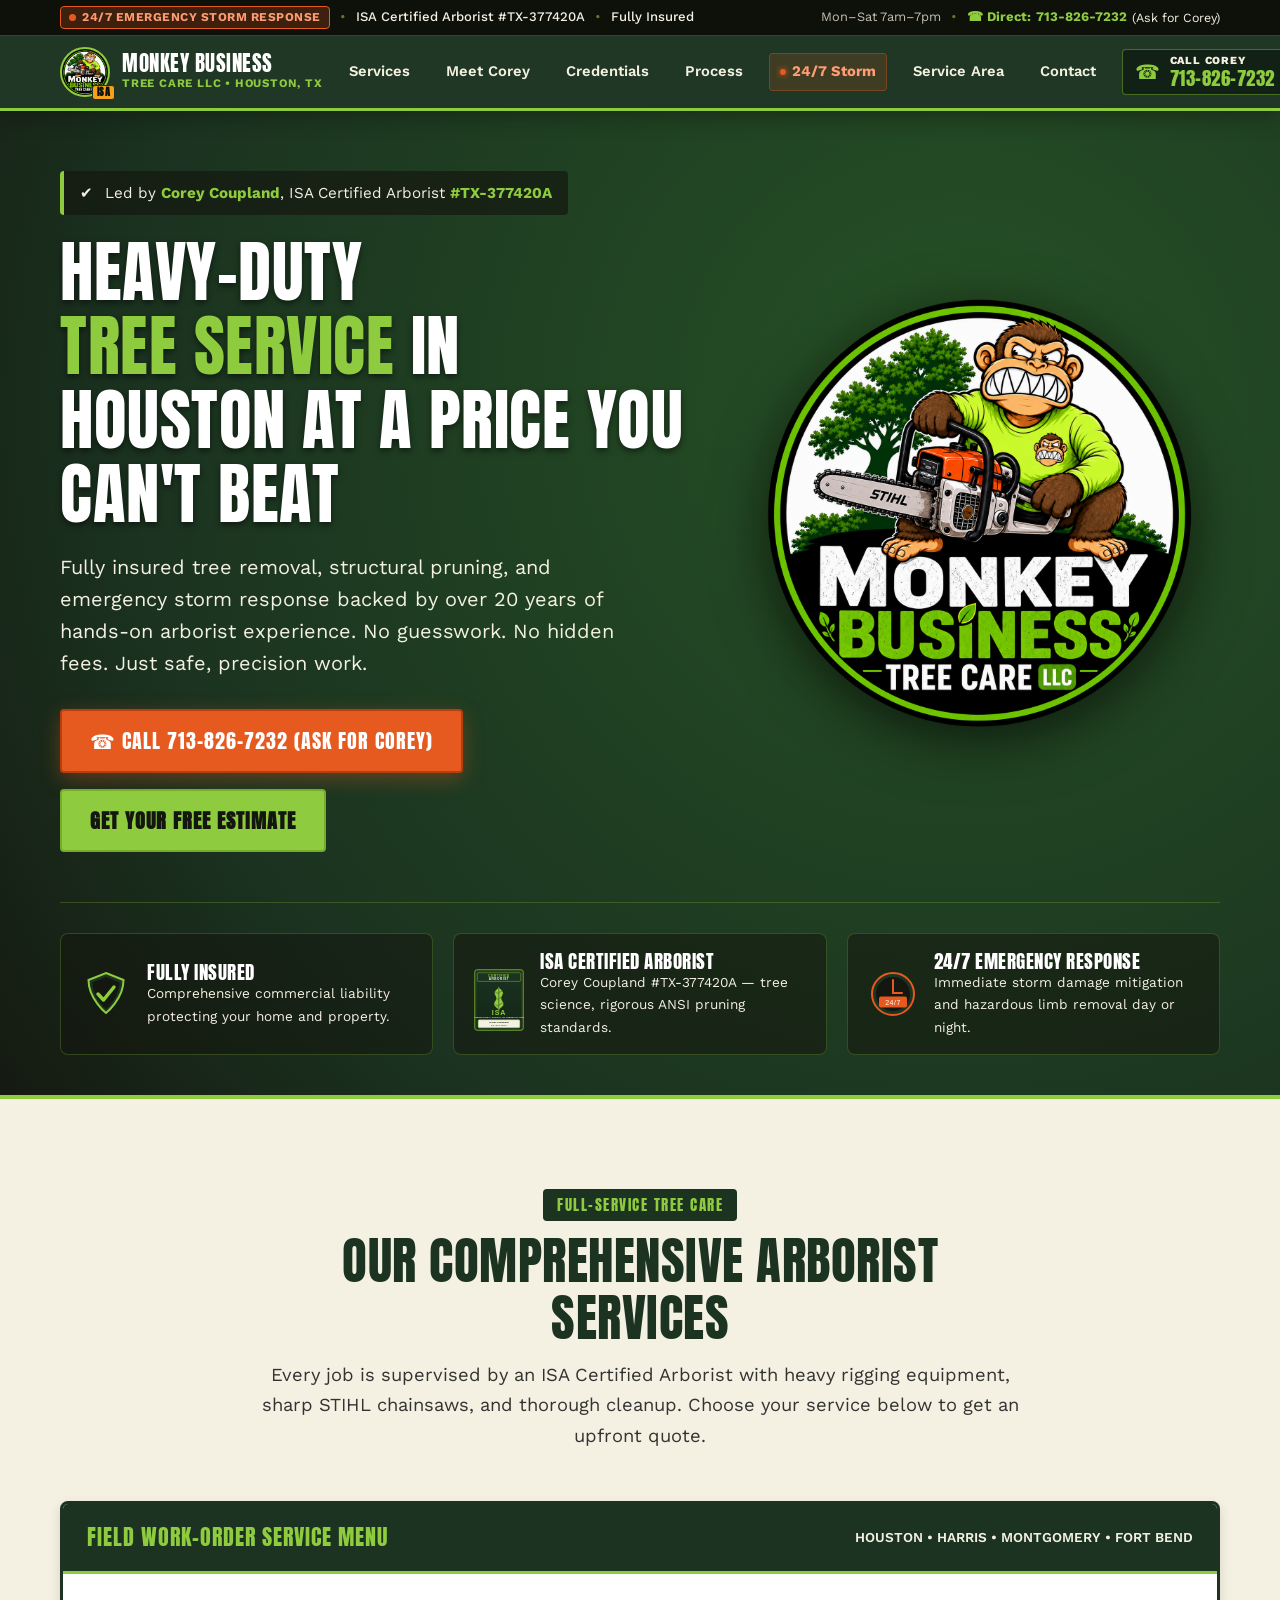
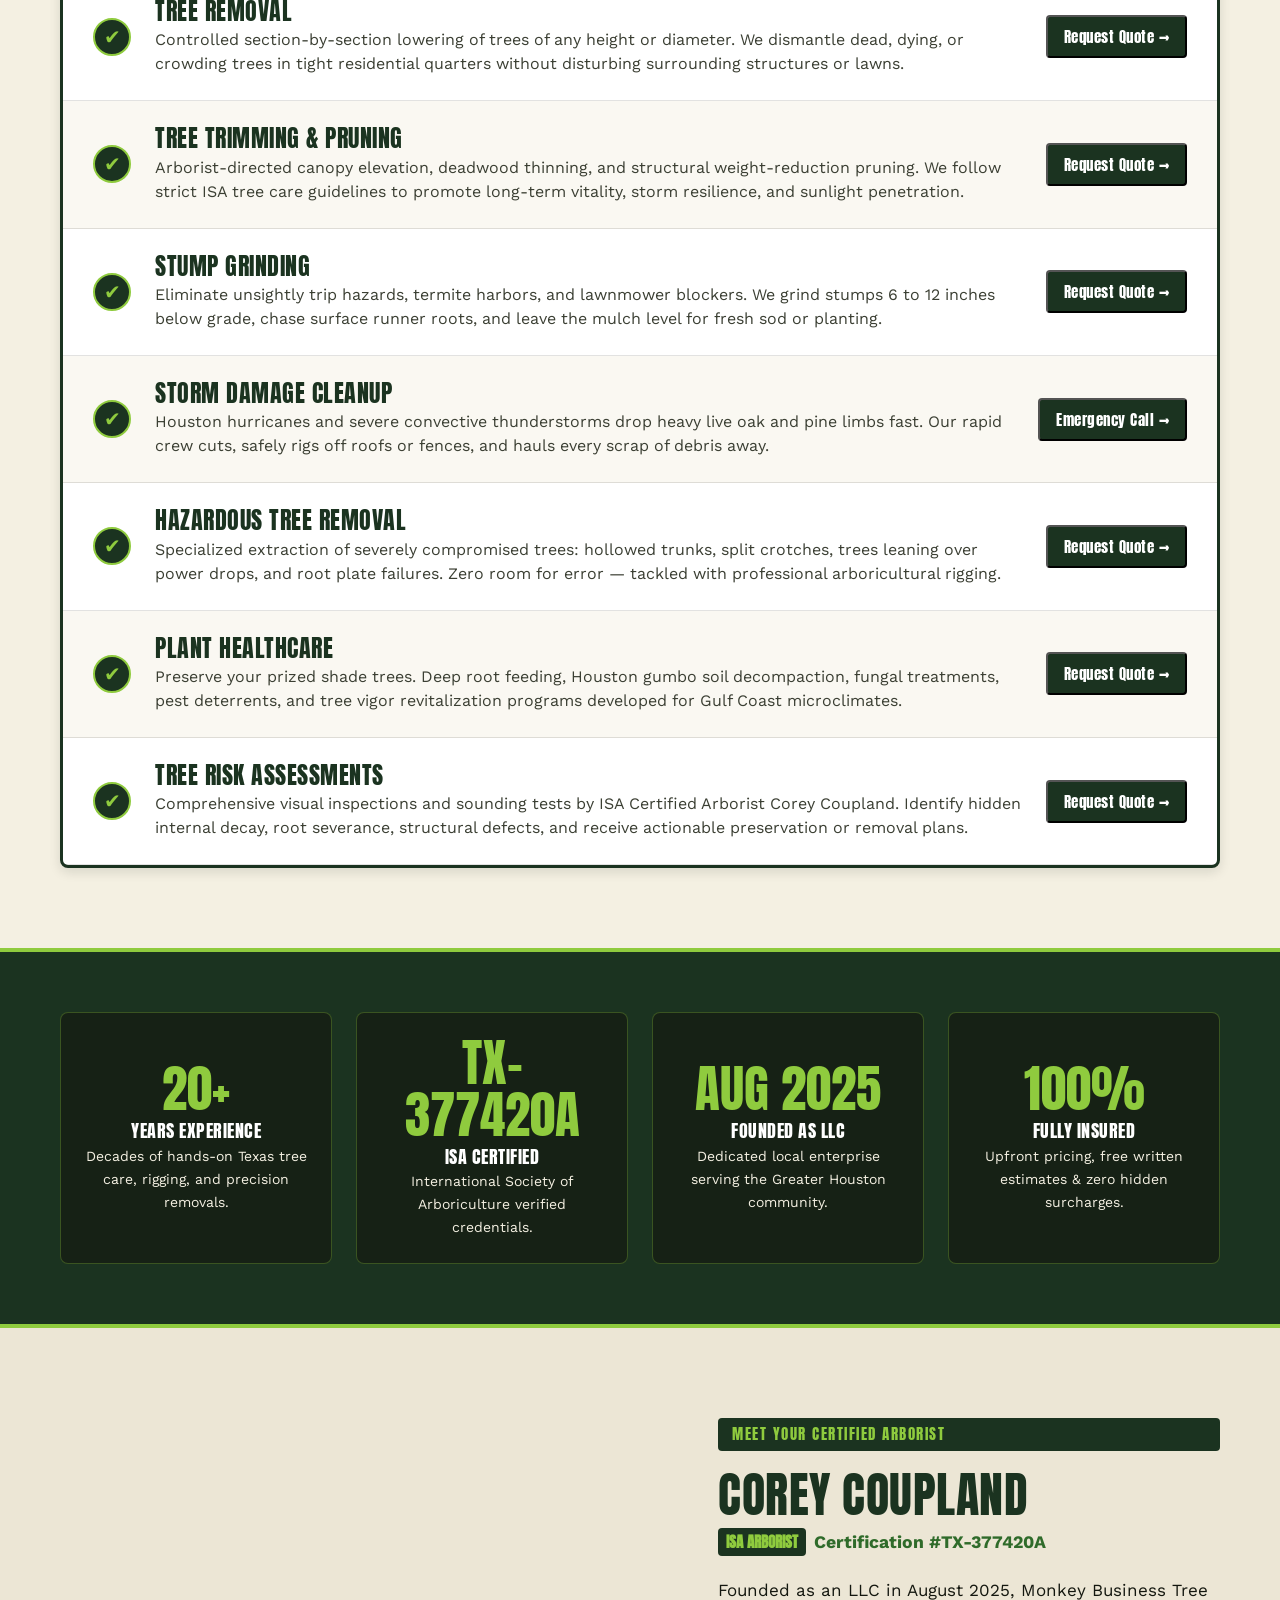
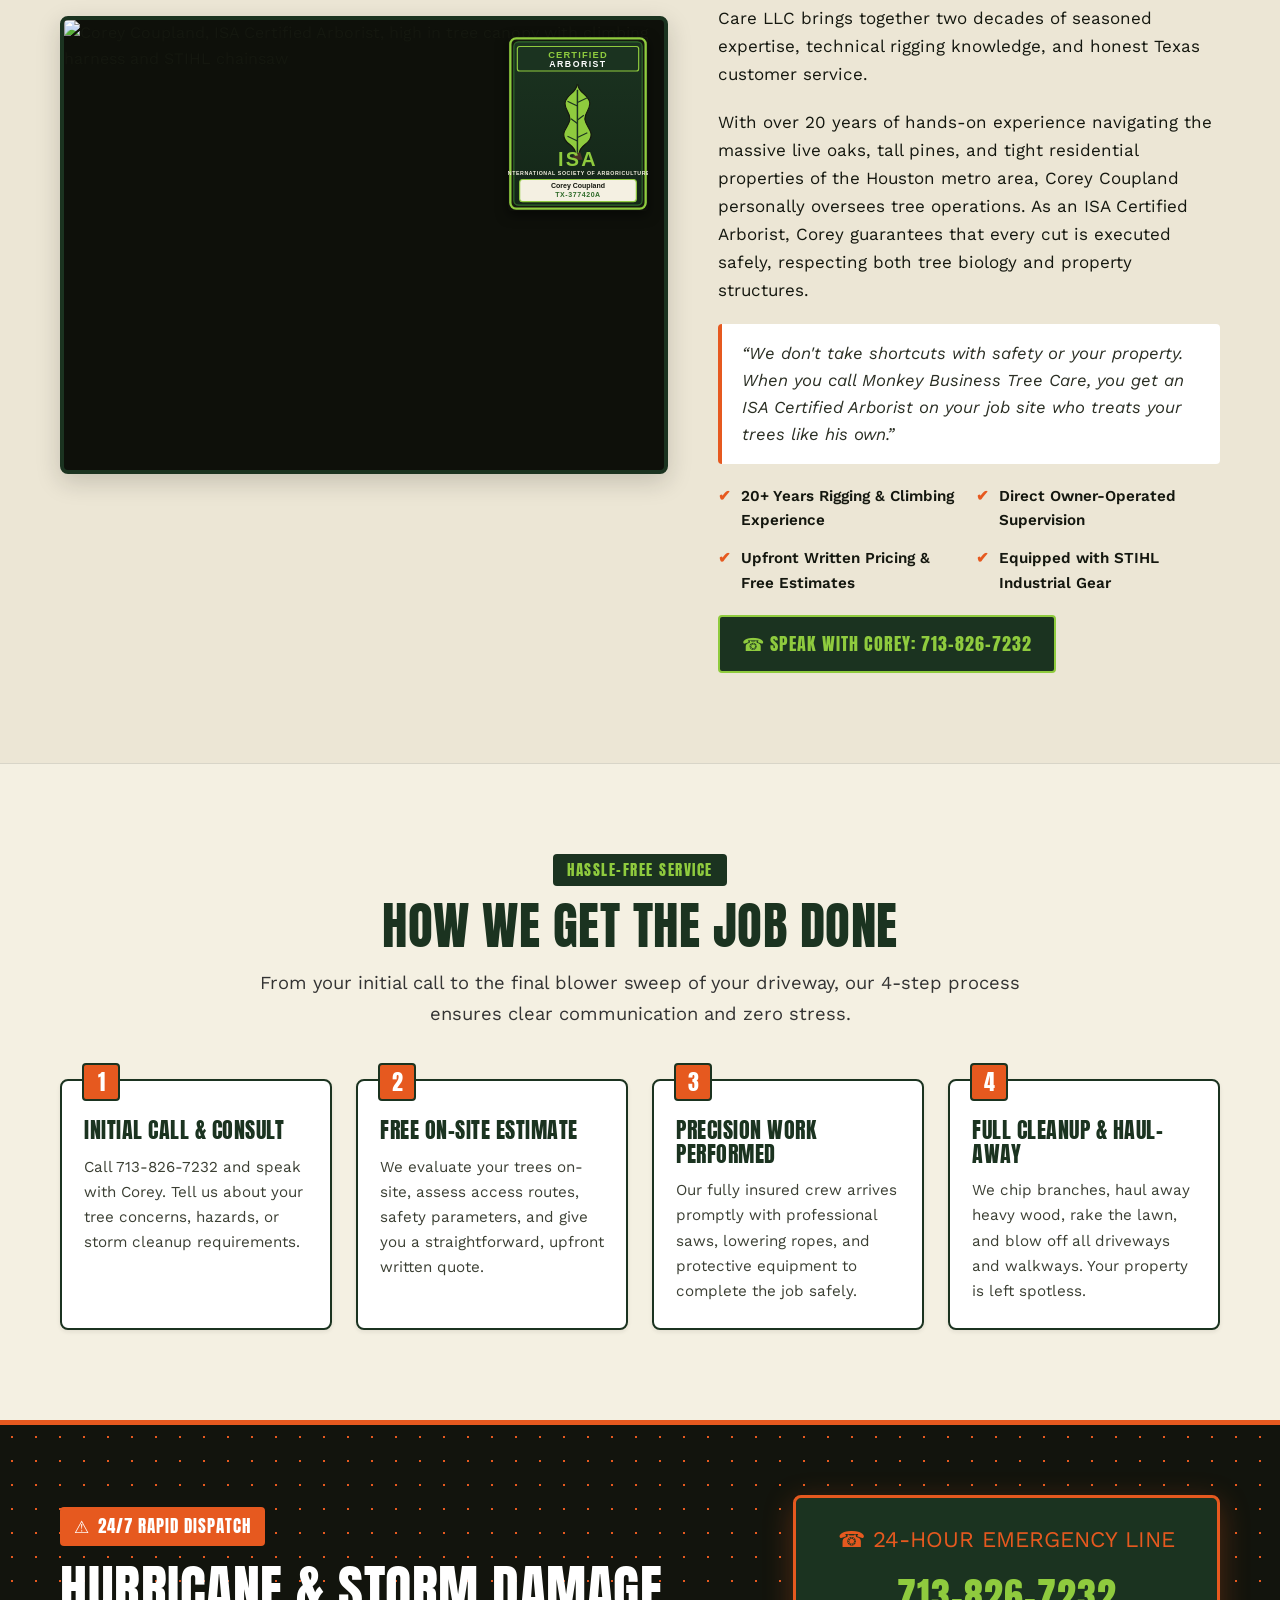
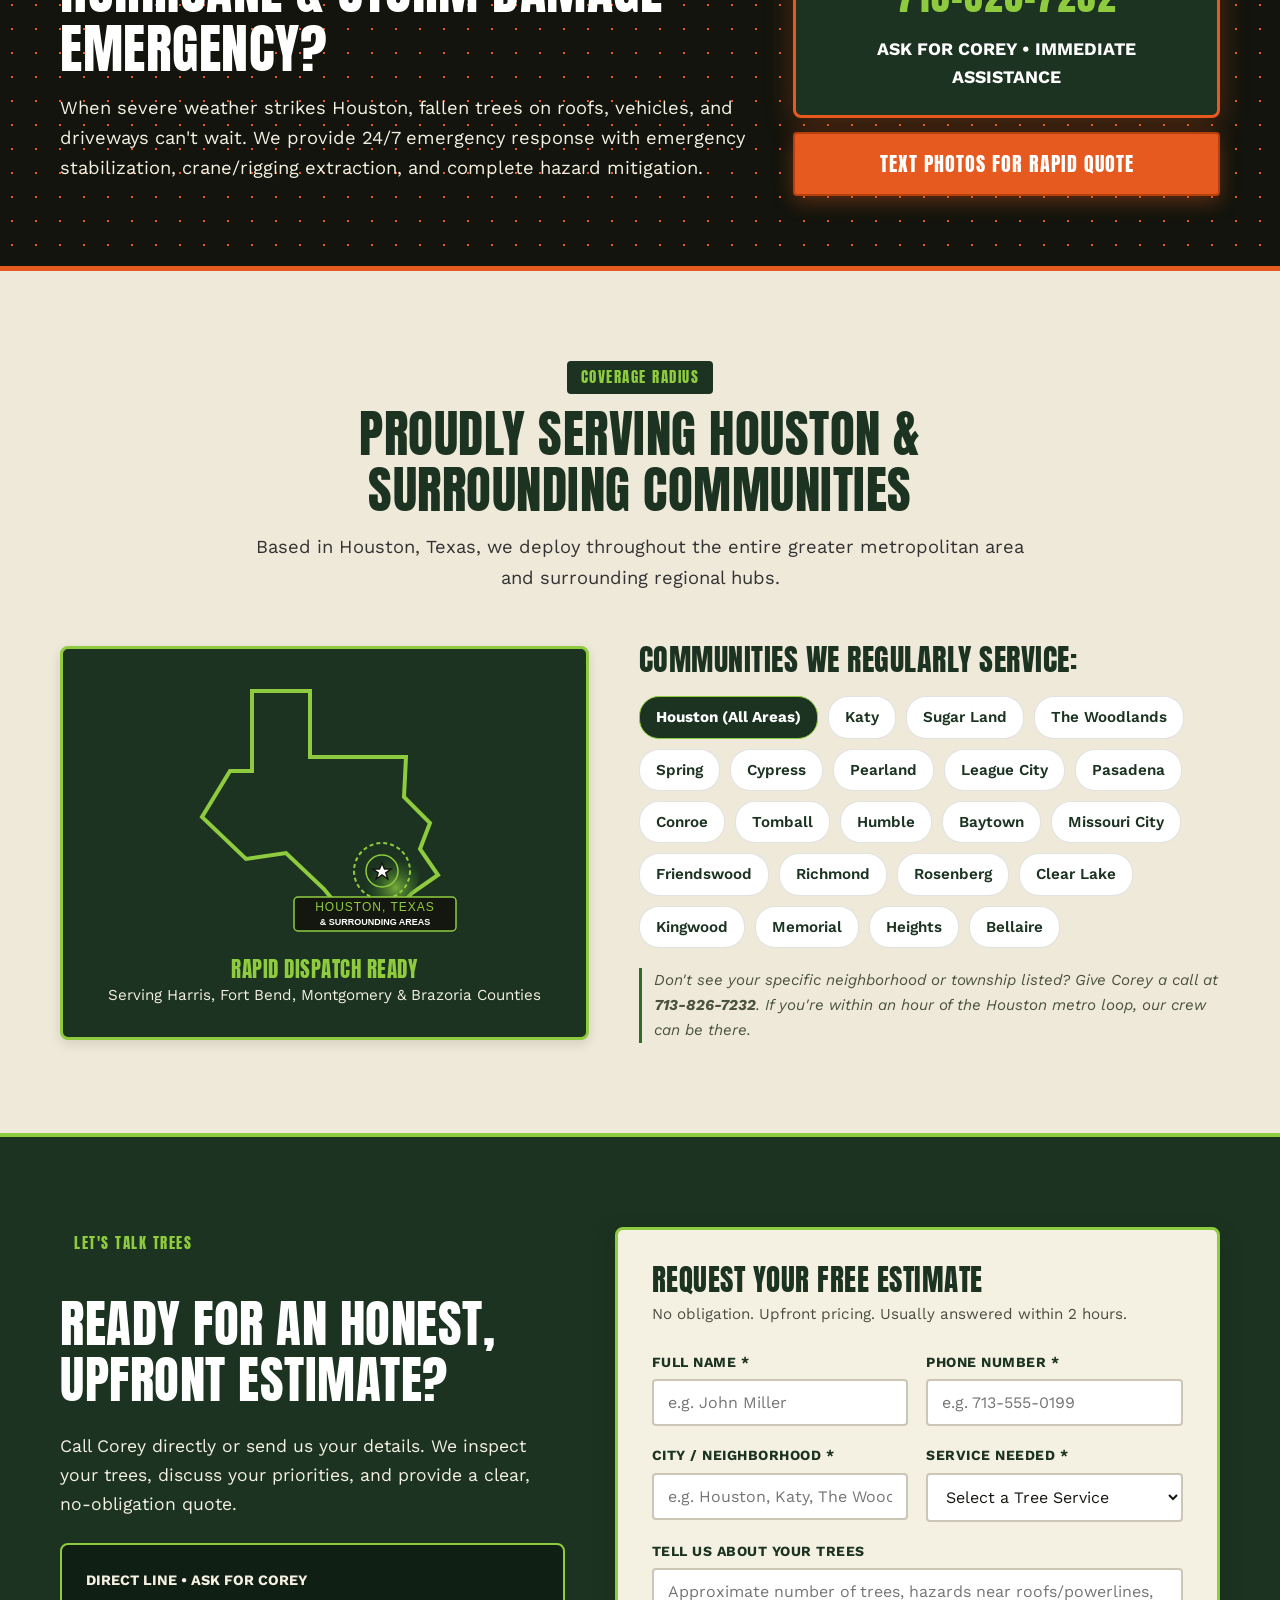
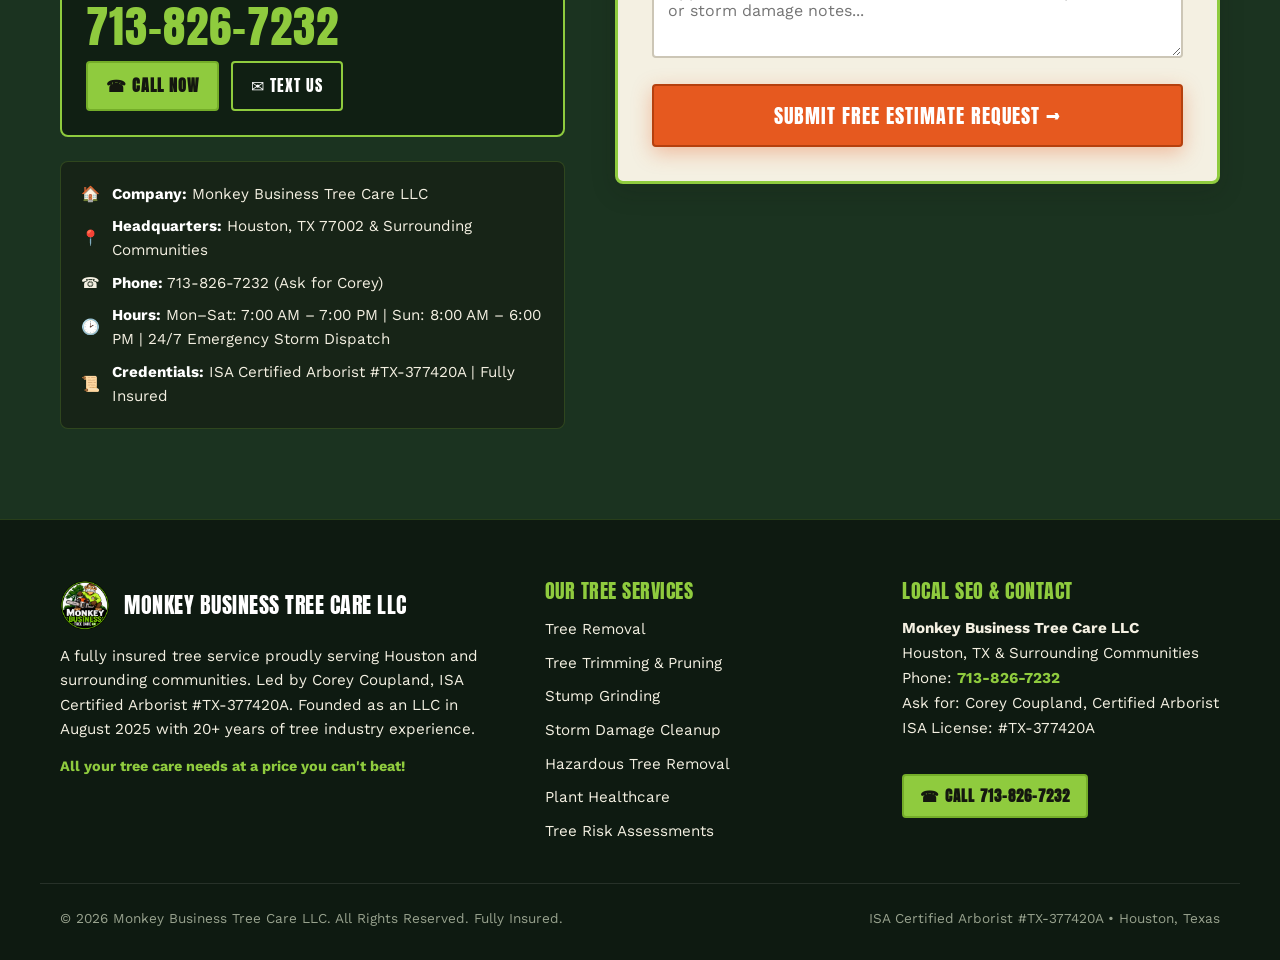
==== commit b3d2914e: "f" ====
--- a/index.html
+++ b/index.html
@@ -16,7 +16,7 @@
     <meta property="og:url" content="https://monkeybusinesstreecare.com/" />
     <meta property="og:title" content="Monkey Business Tree Care LLC | Houston Tree Service &amp; Removal" />
     <meta property="og:description" content="Houston's premier fully insured tree care service. Led by Corey Coupland, ISA Certified Arborist #TX-377420A with 20+ years experience. Upfront pricing, free estimates &amp; 24/7 storm response." />
-    <meta property="og:image" content="images/mascot-logo.svg" />
+    <meta property="og:image" content="images/monkey-biz.png" />
     <meta property="og:locale" content="en_US" />
 
     <!-- Twitter Card -->
@@ -24,10 +24,10 @@
     <meta name="twitter:url" content="https://monkeybusinesstreecare.com/" />
     <meta name="twitter:title" content="Monkey Business Tree Care LLC | Houston Tree Service" />
     <meta name="twitter:description" content="Fully insured tree removal &amp; trimming in Houston, TX. ISA Certified Arborist Corey Coupland #TX-377420A. Free estimates: 713-826-7232." />
-    <meta name="twitter:image" content="images/mascot-logo.svg" />
+    <meta name="twitter:image" content="images/monkey-biz.png" />
 
     <!-- Favicon -->
-    <link rel="icon" type="image/svg+xml" href="images/mascot-logo.svg" />
+    <link rel="icon" type="image/png" href="images/monkey-biz.png" />
 
     <!-- Typography: Anton (Display) + Work Sans (Body) -->
     <link rel="preconnect" href="https://fonts.googleapis.com" />
@@ -43,8 +43,8 @@
       "@context": "https://schema.org",
       "@type": "HomeAndConstructionBusiness",
       "name": "Monkey Business Tree Care LLC",
-      "image": "https://monkeybusinesstreecare.com/images/mascot-logo.svg",
-      "logo": "https://monkeybusinesstreecare.com/images/mascot-logo.svg",
+      "image": "https://monkeybusinesstreecare.com/images/monkey-biz.png",
+      "logo": "https://monkeybusinesstreecare.com/images/monkey-biz.png",
       "@id": "https://monkeybusinesstreecare.com/#business",
       "url": "https://monkeybusinesstreecare.com/",
       "telephone": "+1-713-826-7232",
@@ -207,7 +207,7 @@
         <a href="#hero" class="header-brand" id="brand-link" aria-label="Monkey Business Tree Care LLC Homepage">
           <div class="header-logo-frame">
             <img
-              src="images/mascot-logo.svg"
+              src="images/monkey-biz.png"
               alt="Monkey Business Tree Care mascot logo"
               class="header-logo-img js-mascot-img"
               width="50"
@@ -341,7 +341,7 @@
           <div class="hero-mascot-wrapper">
             <div class="mascot-glow-ring" aria-hidden="true"></div>
             <img
-              src="images/mascot-logo.svg"
+              src="images/monkey-biz.png"
               alt="Monkey Business Tree Care mascot - angry gorilla in lime green shirt gripping an orange STIHL chainsaw"
               class="hero-mascot-img js-mascot-img"
               width="440"
@@ -911,7 +911,7 @@
         <div class="footer-col" id="footer-about">
           <div class="footer-logo-row">
             <img
-              src="images/mascot-logo.svg"
+              src="images/monkey-biz.png"
               alt="Monkey Business Tree Care logo"
               width="50"
               height="50"
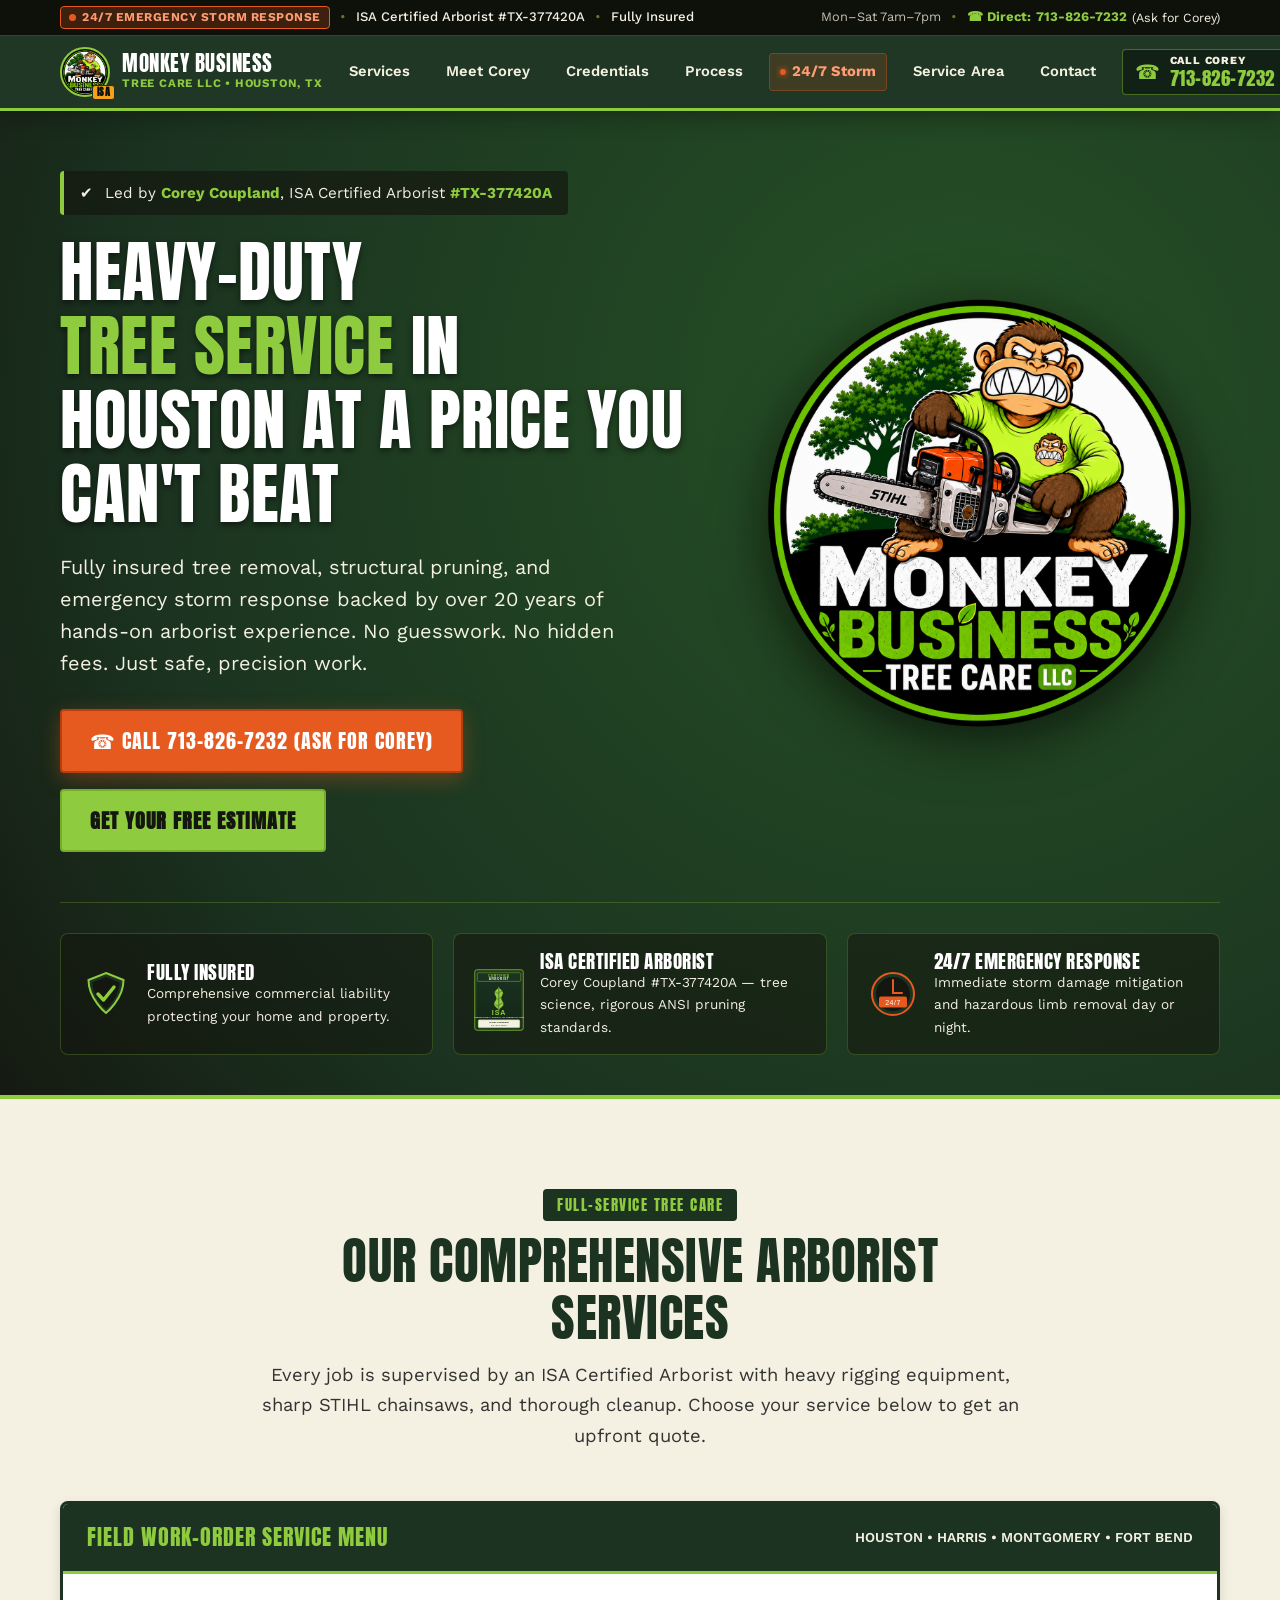
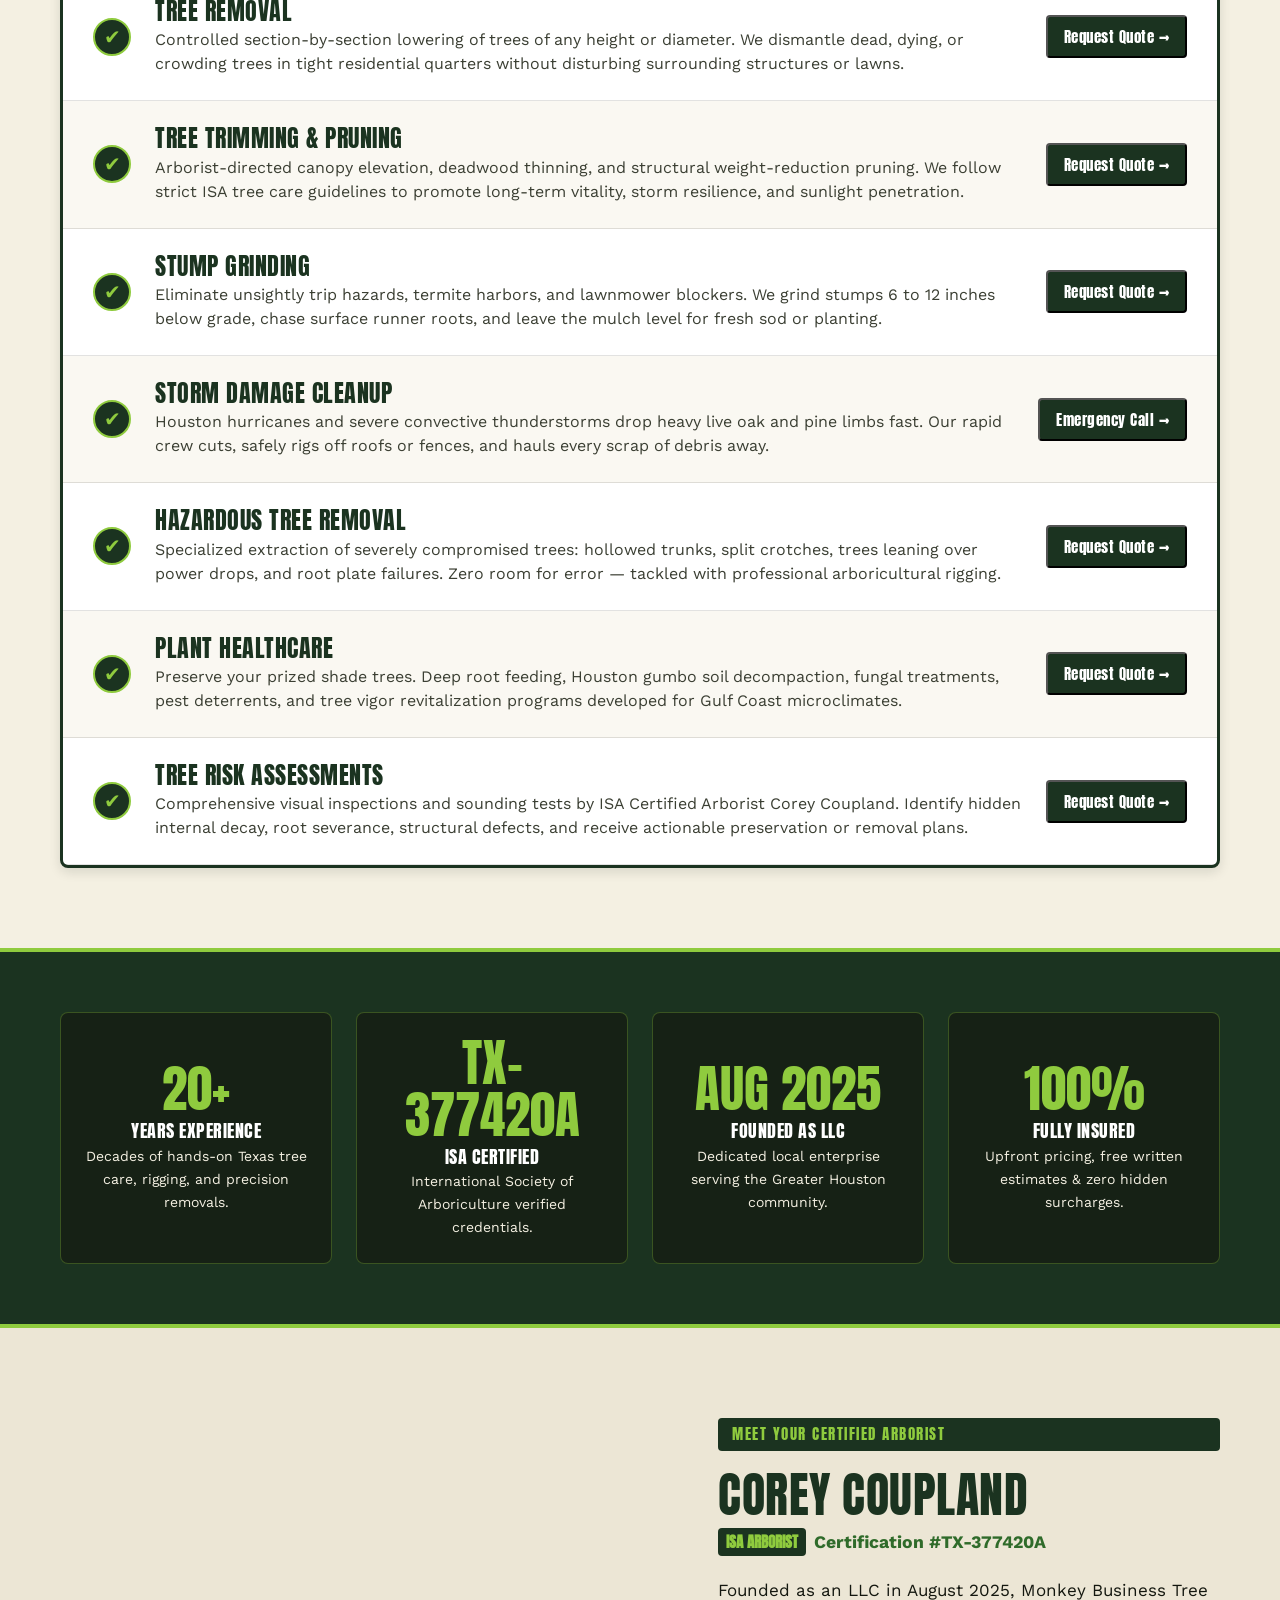
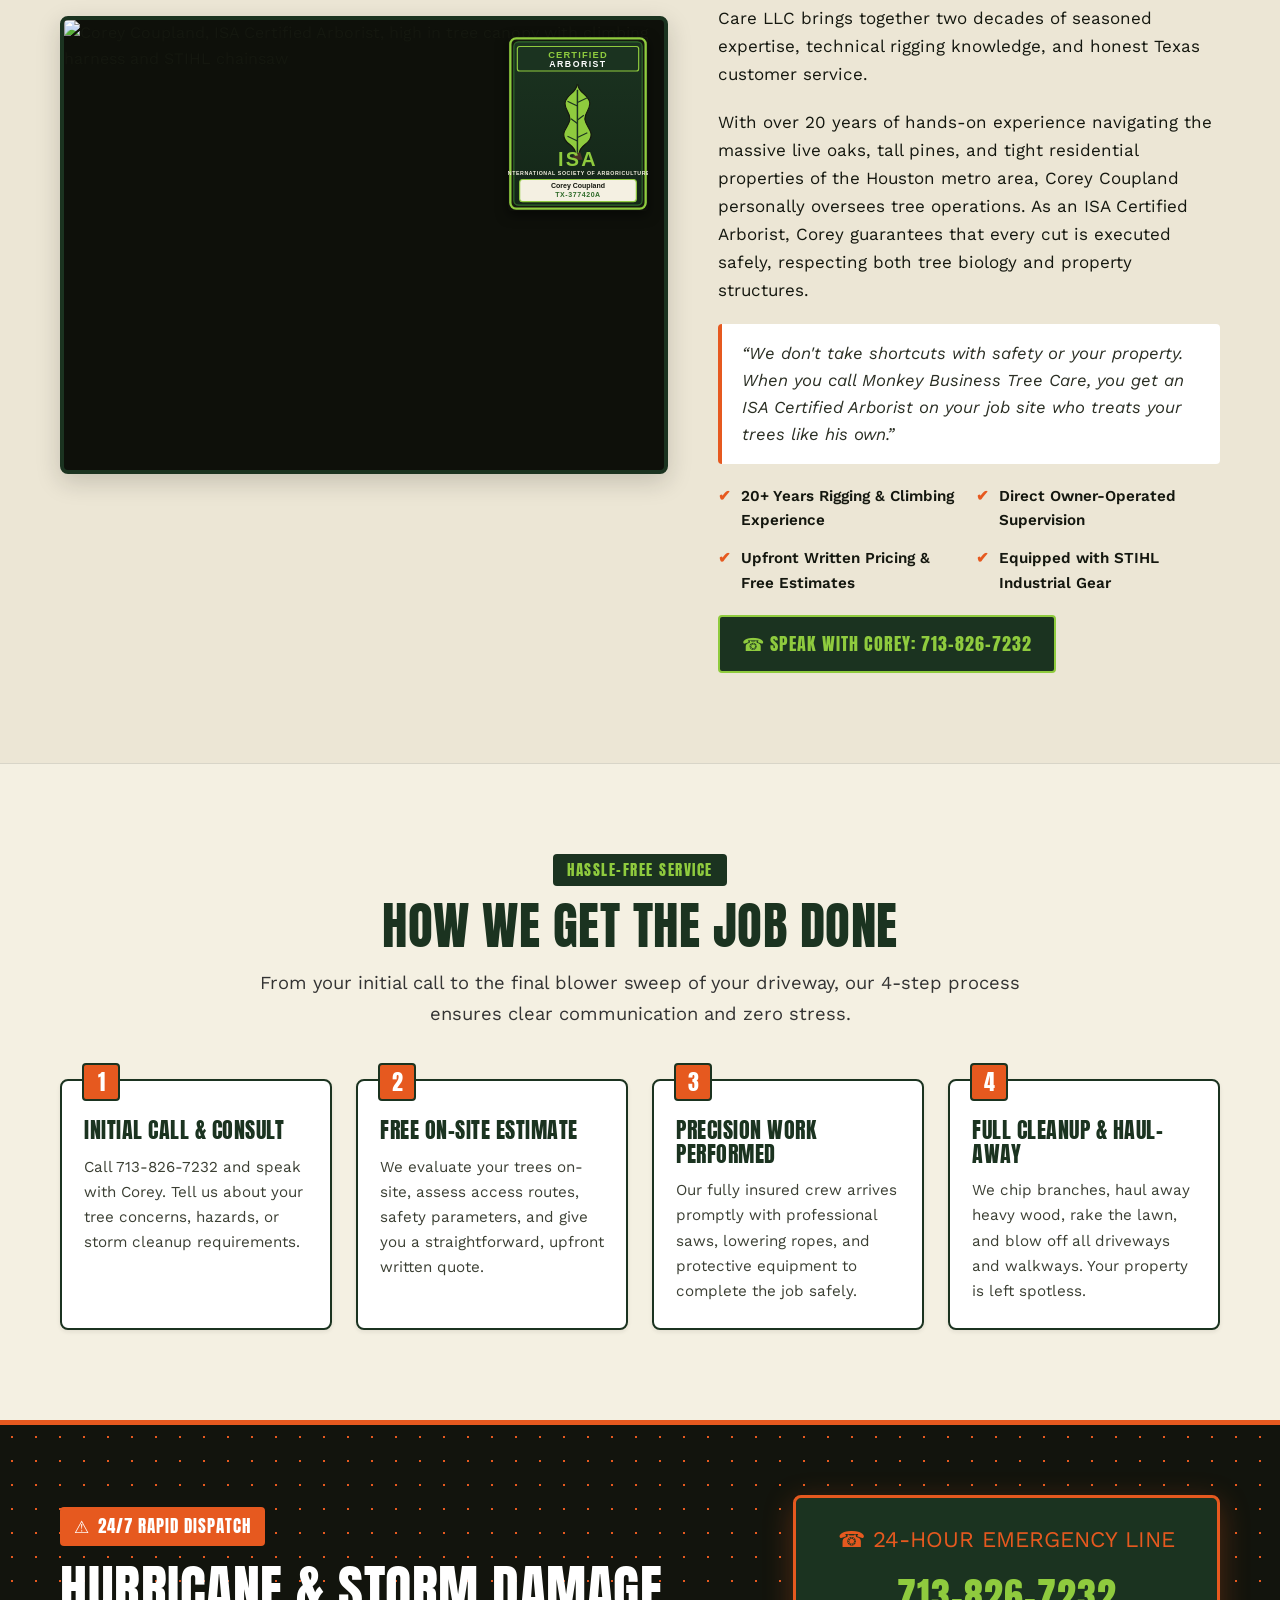
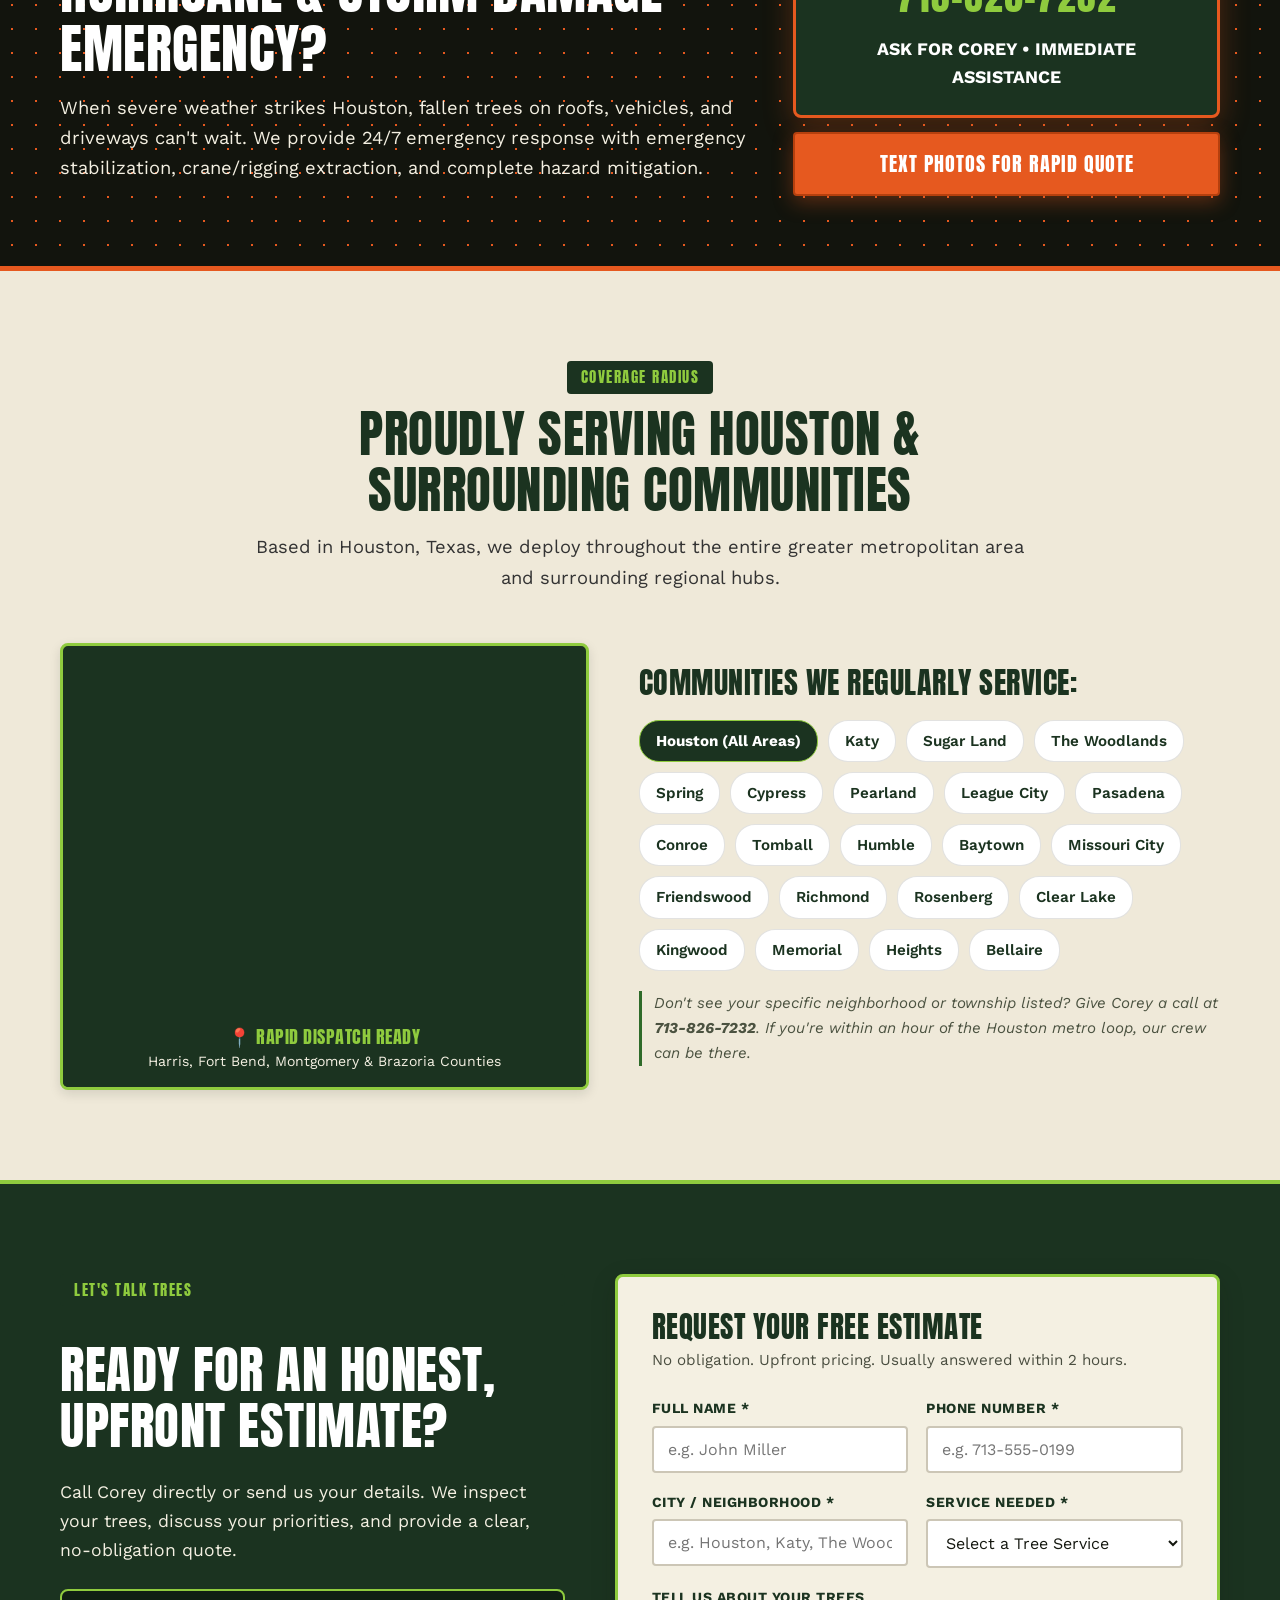
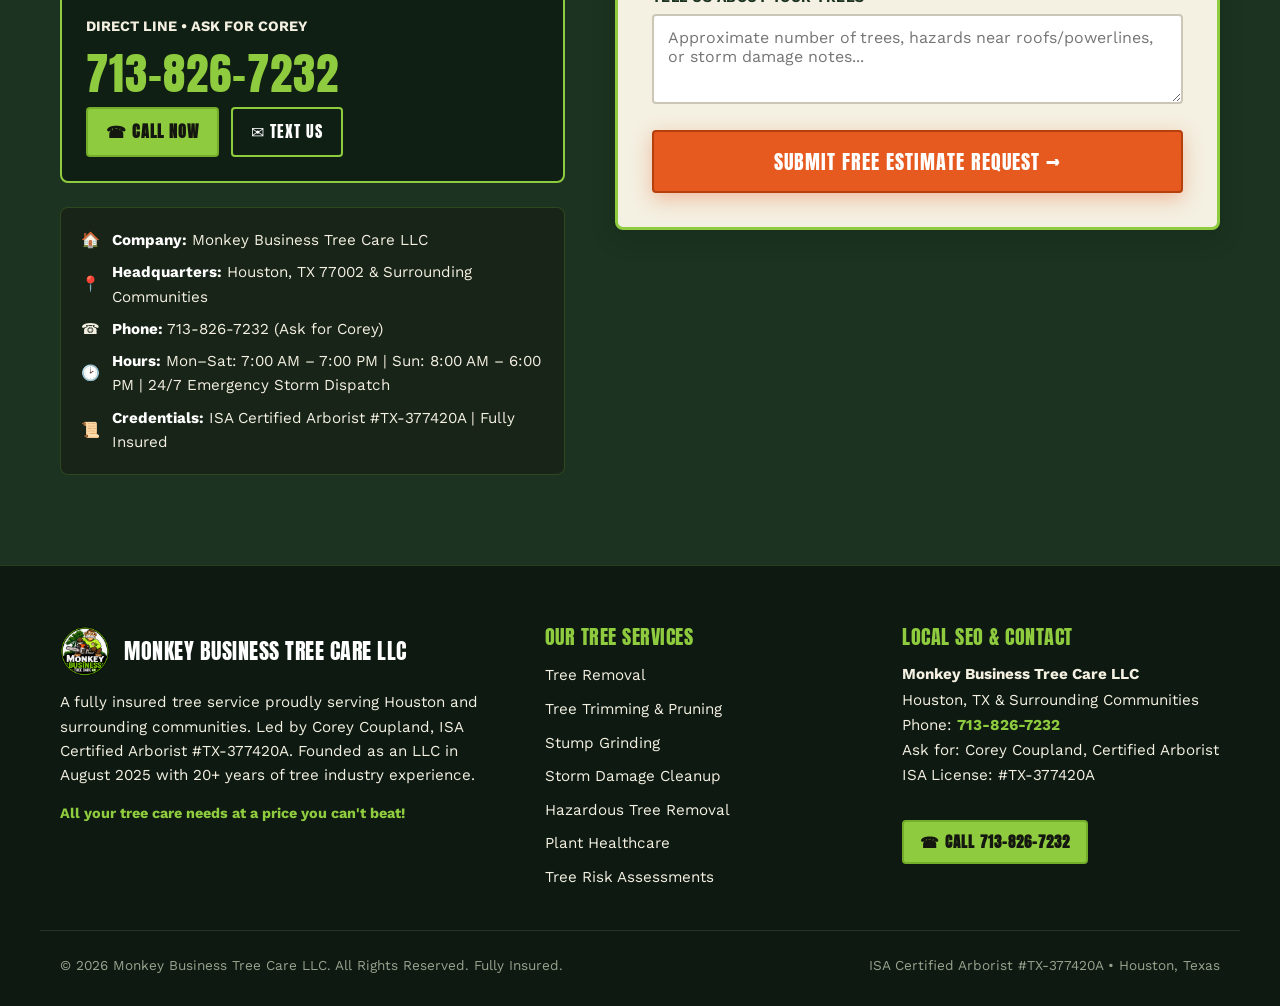
==== commit edcb1eed: "f" ====
--- a/index.html
+++ b/index.html
@@ -731,20 +731,24 @@
 
           <div class="area-grid">
             <div class="area-map-card" id="area-graphic-card">
-              <img
-                src="images/texas-service-area.svg"
-                alt="Texas map showing Monkey Business Tree Care coverage in Houston and surrounding communities"
-                width="280"
-                height="260"
-                loading="lazy"
-                id="texas-map-img"
-              />
-              <div style="margin-top:20px; text-align:center;">
-                <span class="font-display" style="font-size:1.3rem; color:var(--color-lime); display:block;">
-                  RAPID DISPATCH READY
+              <div class="area-map-embed-wrapper">
+                <iframe
+                  src="https://www.google.com/maps/embed?pb=!1m18!1m12!1m3!1d443697.4594989506!2d-95.76510045!3d29.760426649999997!2m3!1f0!2f0!3f0!3m2!1i1024!2i768!4f13.1!3m3!1m2!1s0x8640b8b4488d8501%3A0xca0d02def365053b!2sHouston%2C%20TX!5e0!3m2!1sen!2sus!4v1726369200000!5m2!1sen!2sus"
+                  width="100%"
+                  height="100%"
+                  style="border:0;"
+                  allowfullscreen=""
+                  loading="lazy"
+                  referrerpolicy="no-referrer-when-downgrade"
+                  title="Monkey Business Tree Care service area map – Houston, TX and surrounding communities"
+                ></iframe>
+              </div>
+              <div class="area-map-label">
+                <span class="font-display" style="font-size:1.15rem; color:var(--color-lime); display:block;">
+                  📍 RAPID DISPATCH READY
                 </span>
-                <span style="font-size:0.95rem; color:var(--color-parchment);">
-                  Serving Harris, Fort Bend, Montgomery &amp; Brazoria Counties
+                <span style="font-size:0.88rem; color:var(--color-parchment);">
+                  Harris, Fort Bend, Montgomery &amp; Brazoria Counties
                 </span>
               </div>
             </div>
--- a/css/styles.css
+++ b/css/styles.css
@@ -55,6 +55,7 @@
   font-family: var(--font-body);
   line-height: 1.6;
   -webkit-text-size-adjust: 100%;
+  overflow-x: hidden; /* prevent horizontal scroll at root level */
 }
 
 @media (prefers-reduced-motion: reduce) {
@@ -409,7 +410,7 @@
   color: var(--color-white);
   line-height: 1.05;
   letter-spacing: 0.5px;
-  white-space: nowrap;
+  white-space: nowrap; /* overridden in mobile media query */
 }
 
 .header-brand-tagline {
@@ -418,7 +419,7 @@
   font-weight: 700;
   letter-spacing: 0.8px;
   text-transform: uppercase;
-  white-space: nowrap;
+  white-space: nowrap; /* overridden in mobile media query */
 }
 
 /* Desktop Navigation */
@@ -1365,11 +1366,36 @@
   background-color: var(--color-forest-dark);
   border: 3px solid var(--color-lime);
   border-radius: var(--radius-md);
-  padding: 30px;
-  display: flex;
-  flex-direction: column;
-  align-items: center;
+  overflow: hidden;
   box-shadow: var(--shadow-md);
+  display: flex;
+  flex-direction: column;
+}
+
+/* Responsive iframe wrapper — 4:3 aspect on desktop */
+.area-map-embed-wrapper {
+  position: relative;
+  width: 100%;
+  padding-bottom: 70%; /* aspect ratio: height relative to width */
+  flex-shrink: 0;
+}
+
+.area-map-embed-wrapper iframe {
+  position: absolute;
+  top: 0;
+  left: 0;
+  width: 100%;
+  height: 100%;
+  display: block;
+}
+
+.area-map-label {
+  padding: 14px 18px;
+  text-align: center;
+  background-color: var(--color-forest-dark);
+  display: flex;
+  flex-direction: column;
+  gap: 4px;
 }
 
 .area-list-card {
@@ -1845,3 +1871,333 @@
     grid-template-columns: 1fr;
   }
 }
+
+/* ==========================================================================
+   MOBILE OPTIMIZATION — phones ≤ 480px
+   Fixes overflow, reduces excessive padding, rescales elements
+   ========================================================================== */
+@media (max-width: 480px) {
+  /* --- Global --- */
+  .container {
+    padding-left: 14px;
+    padding-right: 14px;
+  }
+
+  /* Buttons: allow wrapping so long text (phone number in CTA) doesn't overflow */
+  .btn {
+    white-space: normal;
+    word-break: break-word;
+    padding: 12px 18px;
+    font-size: 1.1rem;
+  }
+
+  /* --- Top Announcement Bar --- */
+  .top-announcement-bar {
+    font-size: 0.7rem;
+    padding: 4px 0;
+  }
+
+  .top-bar-container {
+    flex-direction: column;
+    align-items: center;
+    gap: 4px;
+  }
+
+  .top-bar-left {
+    justify-content: center;
+    gap: 6px;
+  }
+
+  .top-bar-right {
+    justify-content: center;
+  }
+
+  .top-tag-emergency {
+    font-size: 0.7rem;
+  }
+
+  /* --- Header --- */
+  .header-container {
+    height: 56px;
+    gap: 8px;
+  }
+
+  .header-brand {
+    gap: 8px;
+  }
+
+  .header-logo-frame,
+  .header-logo-img {
+    width: 38px;
+    height: 38px;
+  }
+
+  /* Allow brand text to wrap rather than push off screen */
+  .header-brand-title {
+    font-size: 1rem;
+    white-space: normal;
+    line-height: 1.1;
+  }
+
+  .header-brand-tagline {
+    font-size: 0.6rem;
+    letter-spacing: 0.3px;
+    white-space: normal;
+  }
+
+  .mobile-call-pill {
+    font-size: 0.8rem;
+    padding: 5px 9px;
+    min-height: 32px;
+  }
+
+  /* --- Hero Section --- */
+  .hero-section {
+    padding: 36px 0 28px;
+  }
+
+  .hero-grid {
+    gap: 24px;
+  }
+
+  .hero-subhead {
+    font-size: 1.05rem;
+  }
+
+  .hero-arborist-callout {
+    font-size: 0.85rem;
+    padding: 8px 12px;
+  }
+
+  .hero-cta-group {
+    flex-direction: column;
+    align-items: stretch;
+    gap: 12px;
+  }
+
+  .hero-cta-group .btn {
+    width: 100%;
+    justify-content: center;
+    font-size: 1rem;
+  }
+
+  /* Shrink hero mascot on small phones */
+  .hero-mascot-img {
+    max-width: 260px;
+    margin: 0 auto;
+  }
+
+  /* --- Trust Strip --- */
+  .trust-strip {
+    margin-top: 28px;
+    padding-top: 20px;
+    gap: 12px;
+  }
+
+  .trust-item {
+    padding: 12px 14px;
+    gap: 12px;
+  }
+
+  .trust-icon-box {
+    width: 40px;
+    height: 40px;
+  }
+
+  .trust-item-title {
+    font-size: 1rem;
+  }
+
+  /* --- Services Section --- */
+  .services-section {
+    padding: 50px 0 44px;
+  }
+
+  .section-header {
+    margin-bottom: 28px;
+  }
+
+  /* Work-order header: stack title and meta vertically */
+  .work-order-header {
+    flex-direction: column;
+    align-items: flex-start;
+    gap: 4px;
+    padding: 14px 16px;
+  }
+
+  .work-order-title {
+    font-size: 1.1rem;
+  }
+
+  .work-order-meta {
+    font-size: 0.75rem;
+  }
+
+  /* Service items: reduce horizontal padding, tighten gap */
+  .service-item {
+    padding: 16px 14px;
+    gap: 12px;
+  }
+
+  .service-name {
+    font-size: 1.2rem;
+  }
+
+  .service-desc {
+    font-size: 0.9rem;
+  }
+
+  .service-btn {
+    width: 100%;
+    justify-content: center;
+    padding: 10px 14px;
+  }
+
+  /* --- Proof Band --- */
+  .proof-band {
+    padding: 40px 0;
+  }
+
+  .proof-card {
+    padding: 18px 14px;
+  }
+
+  /* ISA cert number is long — scale it down */
+  .proof-stat {
+    font-size: clamp(1.4rem, 6vw, 2.2rem);
+    word-break: break-all;
+  }
+
+  .proof-label {
+    font-size: 0.95rem;
+  }
+
+  /* --- Arborist Section --- */
+  .arborist-section {
+    padding: 50px 0;
+  }
+
+  .arborist-grid {
+    gap: 28px;
+  }
+
+  .arborist-quote {
+    font-size: 0.95rem;
+    padding: 12px 14px;
+  }
+
+  /* --- Process Section --- */
+  .process-section {
+    padding: 50px 0;
+  }
+
+  .process-step {
+    padding: 28px 16px 20px;
+  }
+
+  /* --- Emergency Band --- */
+  .emergency-band {
+    padding: 44px 0;
+  }
+
+  .emergency-container {
+    gap: 28px;
+  }
+
+  .emergency-phone-card {
+    padding: 18px 16px;
+  }
+
+  .emergency-phone-number {
+    font-size: clamp(1.5rem, 7vw, 2rem);
+    word-break: break-word;
+  }
+
+  .emergency-phone-card .ask-for {
+    font-size: 0.9rem;
+  }
+
+  /* --- Service Area Section --- */
+  .service-area-section {
+    padding: 50px 0;
+  }
+
+  .area-map-card {
+    /* overflow: hidden kept from base — no padding override needed */
+  }
+
+  /* Taller aspect ratio on small screens so map is usable */
+  .area-map-embed-wrapper {
+    padding-bottom: 85%;
+  }
+
+  /* --- Contact / Estimate Section --- */
+  .contact-section {
+    padding: 50px 0;
+  }
+
+  .contact-grid {
+    gap: 28px;
+  }
+
+  .contact-big-phone {
+    font-size: clamp(1.6rem, 7vw, 2.2rem);
+    word-break: break-word;
+  }
+
+  .estimate-form-card {
+    padding: 20px 16px;
+  }
+
+  .form-title {
+    font-size: 1.45rem;
+  }
+
+  /* --- Footer --- */
+  .site-footer {
+    padding: 40px 0 20px;
+  }
+
+  .footer-grid {
+    gap: 24px;
+  }
+
+  .footer-logo-row {
+    gap: 10px;
+  }
+
+  .footer-bottom {
+    flex-direction: column;
+    align-items: flex-start;
+    gap: 8px;
+  }
+
+  /* --- Modal --- */
+  .modal-dialog {
+    padding: 20px 16px;
+  }
+}
+
+/* Extra-small phones (≤ 360px) */
+@media (max-width: 360px) {
+  .header-brand-tagline {
+    display: none; /* Tagline too cramped — hide it at tiny sizes */
+  }
+
+  .header-brand-title {
+    font-size: 0.9rem;
+  }
+
+  h1 {
+    font-size: clamp(1.9rem, 8vw, 2.4rem);
+  }
+
+  h2 {
+    font-size: clamp(1.6rem, 7vw, 2rem);
+  }
+
+  .hero-mascot-img {
+    max-width: 200px;
+  }
+}
+
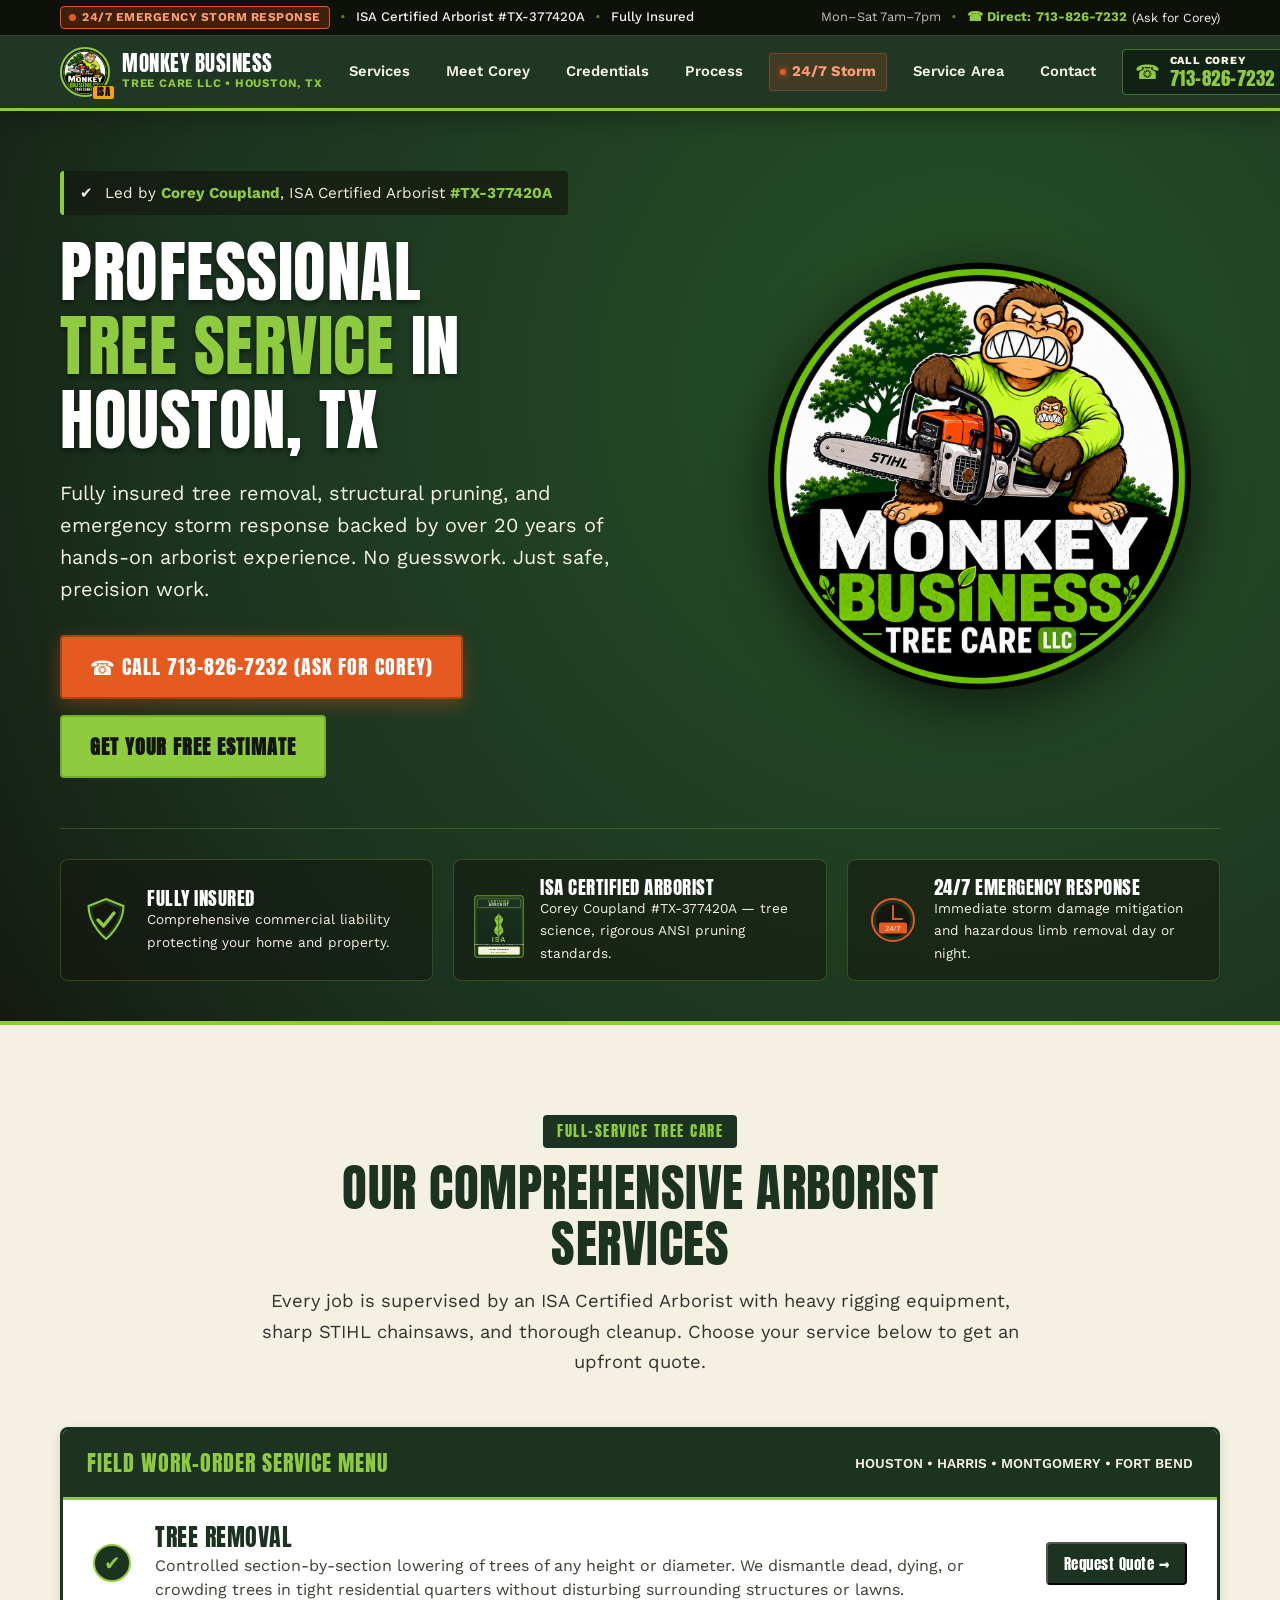
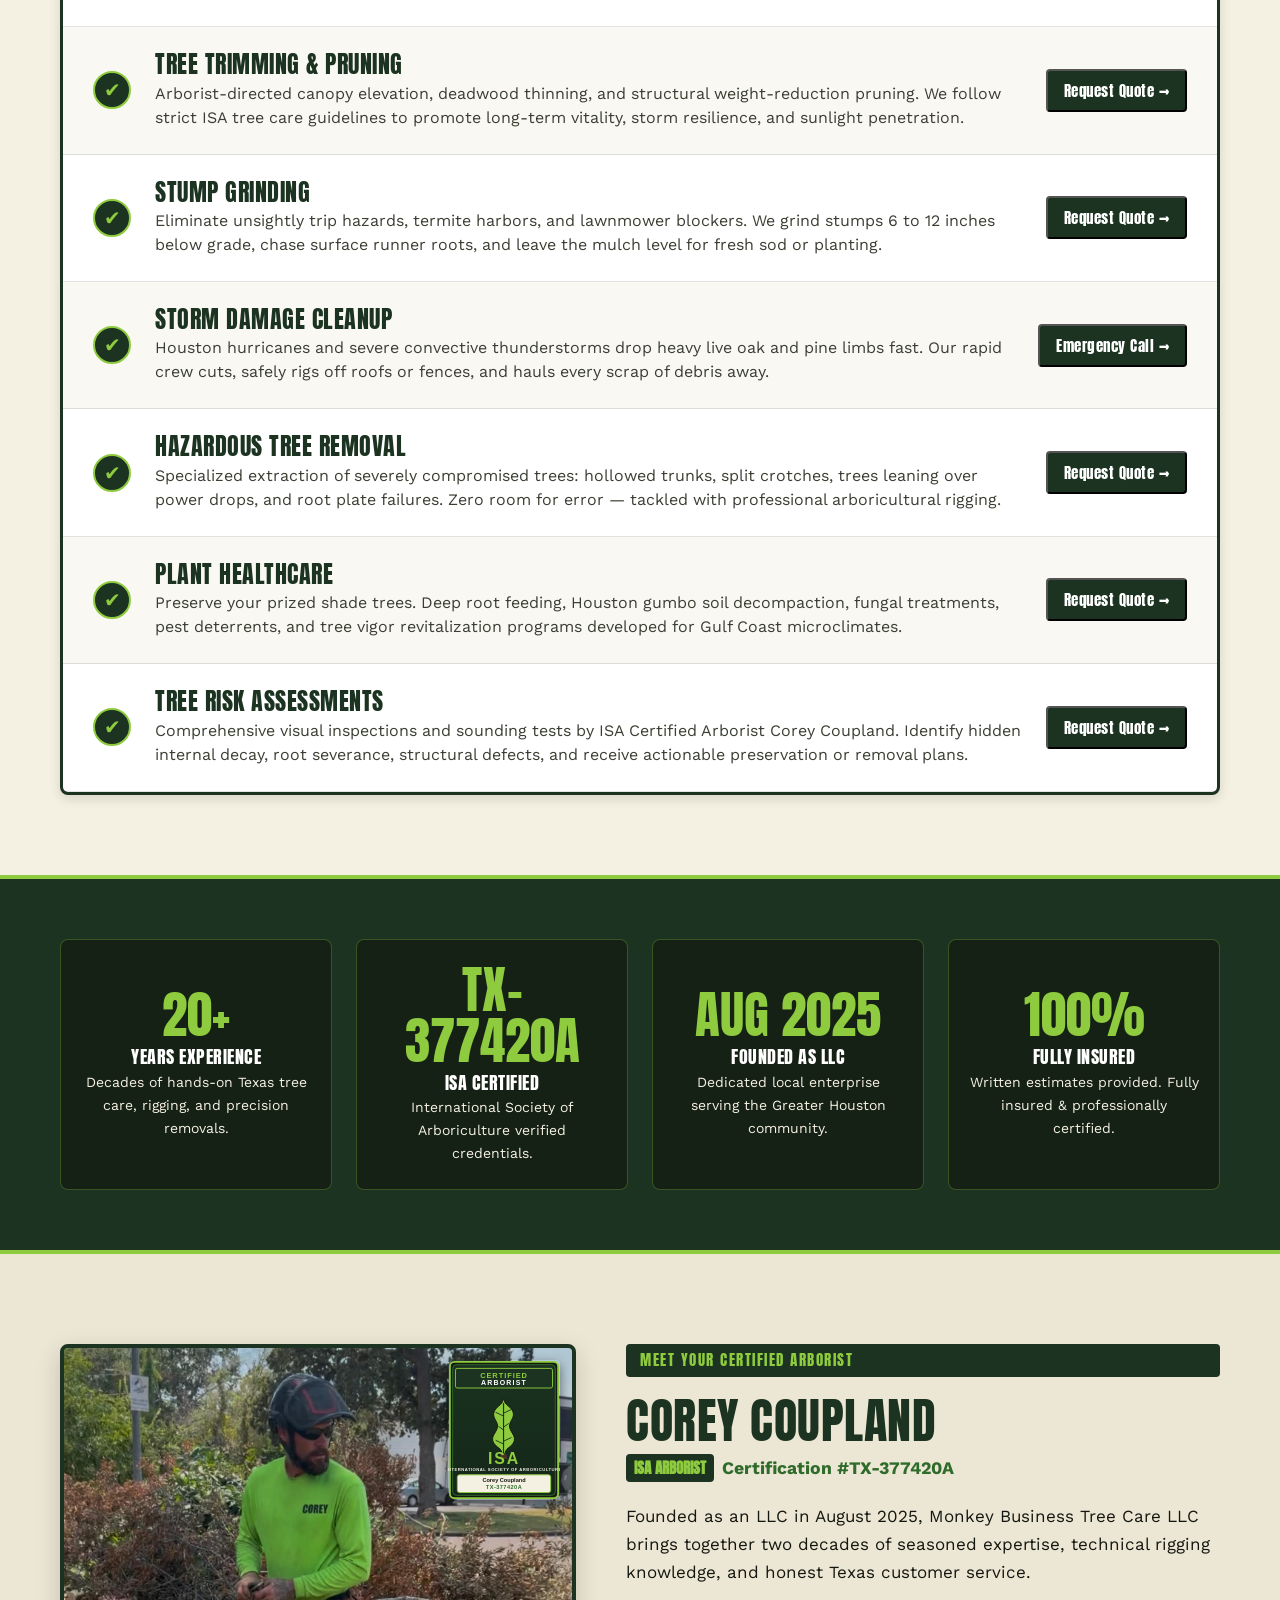
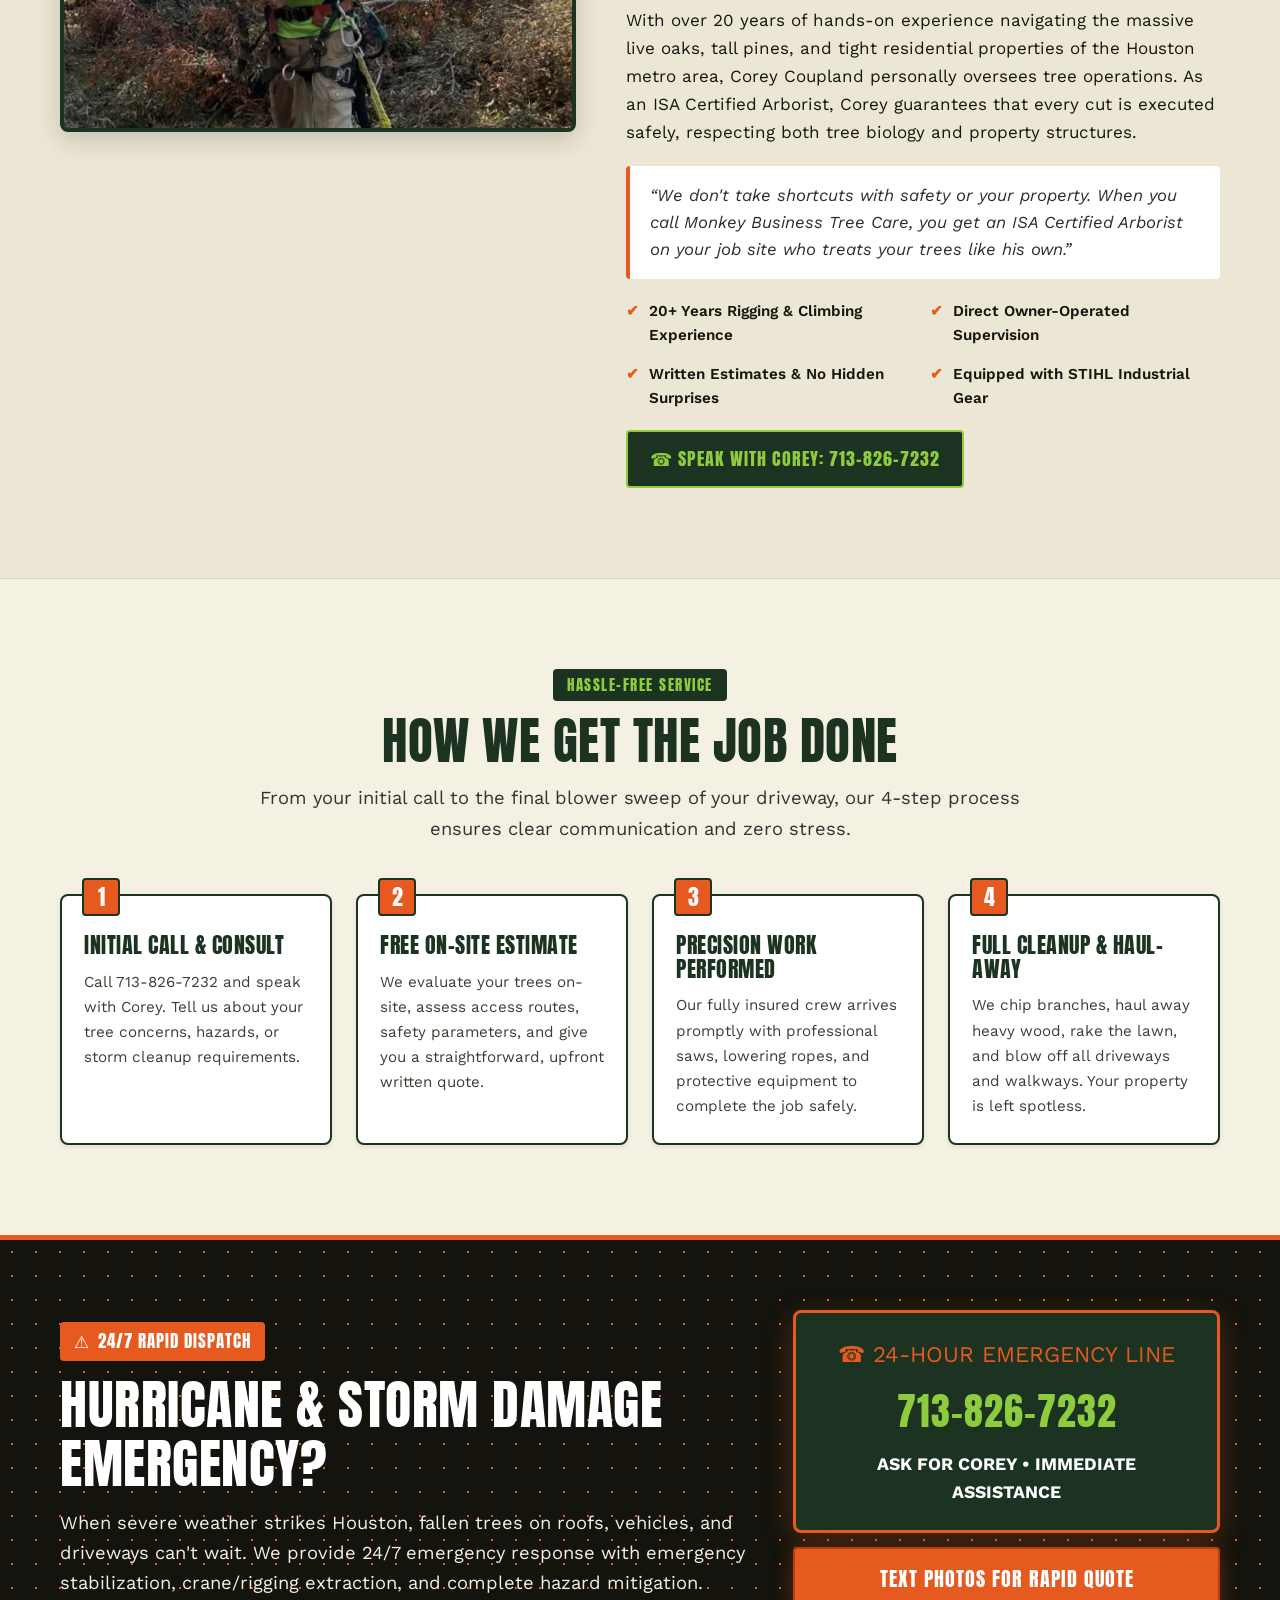
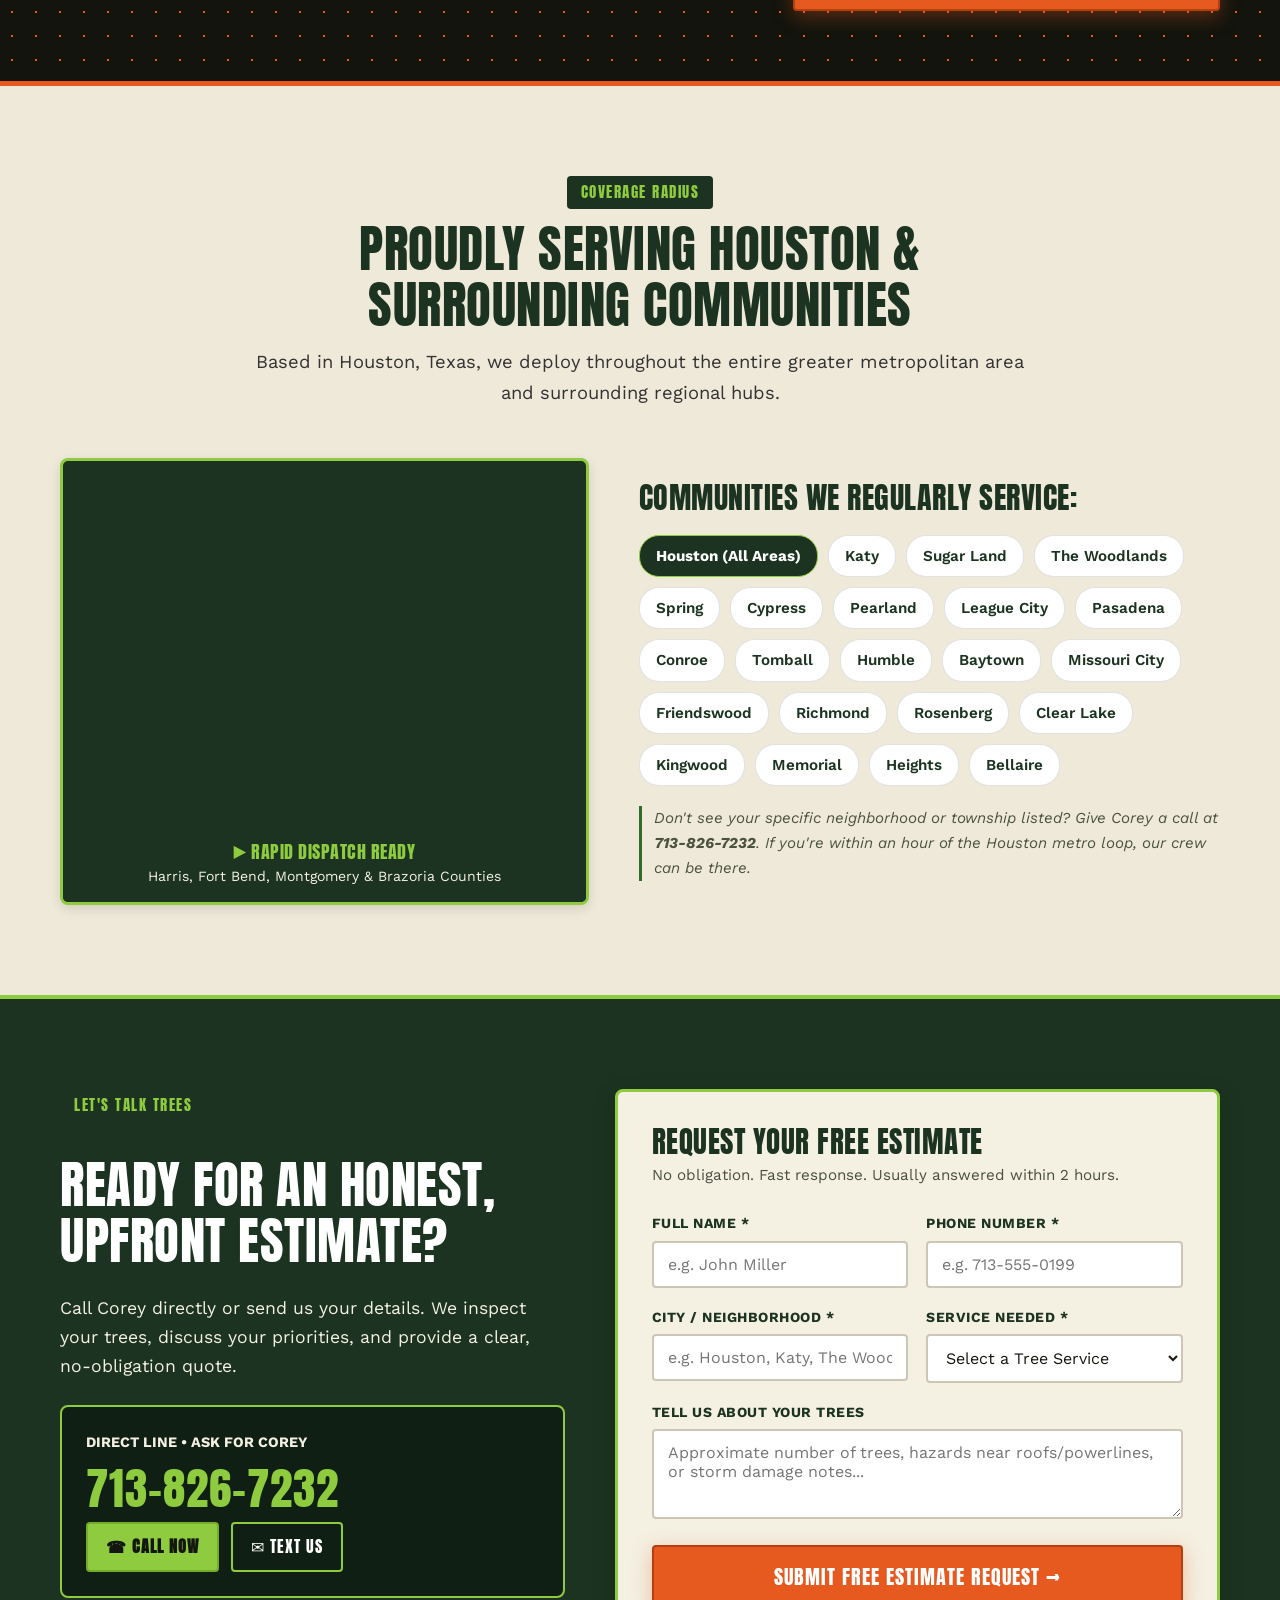
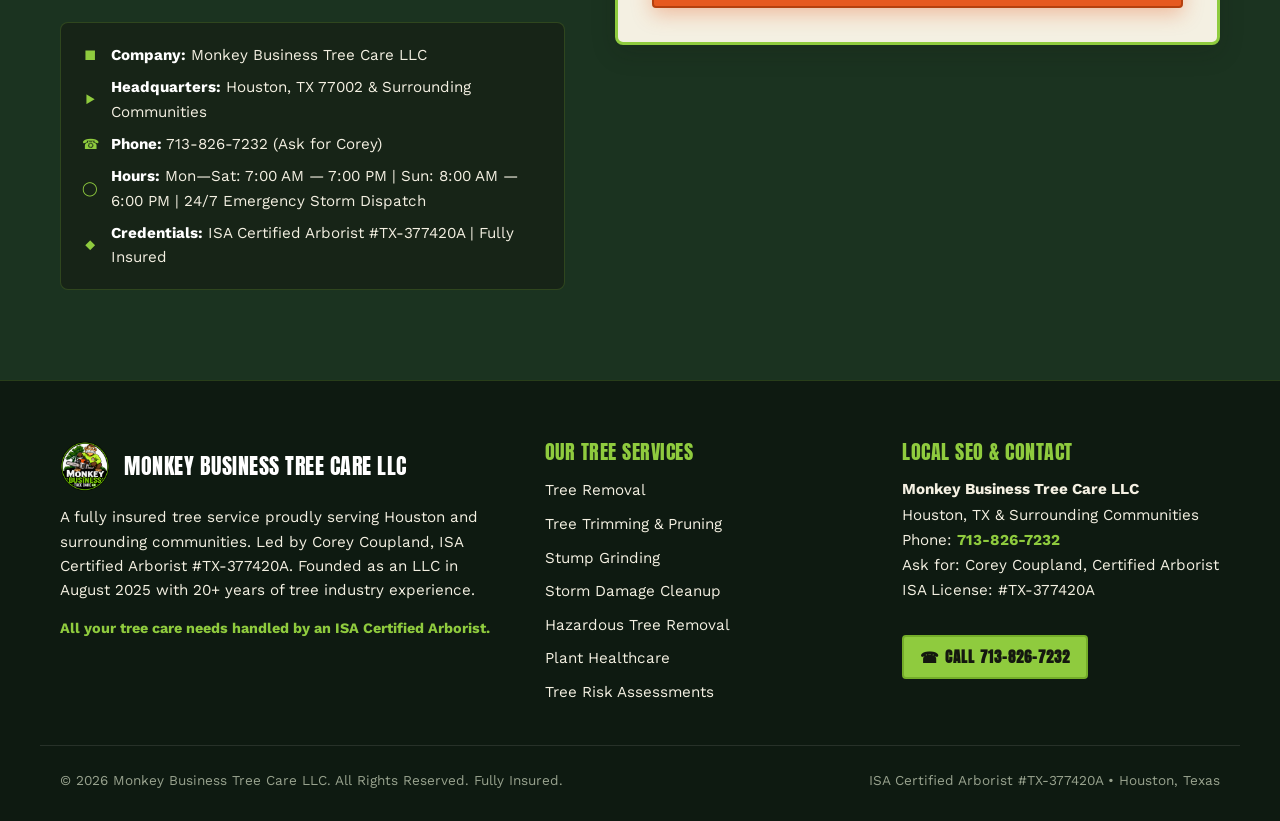
==== commit 2dbcb8b5: "f" ====
--- a/index.html
+++ b/index.html
@@ -15,7 +15,7 @@
     <meta property="og:type" content="website" />
     <meta property="og:url" content="https://monkeybusinesstreecare.com/" />
     <meta property="og:title" content="Monkey Business Tree Care LLC | Houston Tree Service &amp; Removal" />
-    <meta property="og:description" content="Houston's premier fully insured tree care service. Led by Corey Coupland, ISA Certified Arborist #TX-377420A with 20+ years experience. Upfront pricing, free estimates &amp; 24/7 storm response." />
+    <meta property="og:description" content="Houston's premier fully insured tree care service. Led by Corey Coupland, ISA Certified Arborist #TX-377420A with 20+ years experience. Free estimates &amp; 24/7 storm response." />
     <meta property="og:image" content="images/monkey-biz.png" />
     <meta property="og:locale" content="en_US" />
 
@@ -283,12 +283,12 @@
 
           <nav aria-label="Mobile Navigation">
             <ul class="mobile-nav-list" id="nav-links">
-              <li><a href="#services" class="mobile-nav-link">&#127795; All Tree Services</a></li>
-              <li><a href="#arborist" class="mobile-nav-link">&#128119; Meet Corey (Arborist)</a></li>
-              <li><a href="#credentials" class="mobile-nav-link">&#128220; Credentials &amp; Proof</a></li>
+              <li><a href="#services" class="mobile-nav-link">&#9672; All Tree Services</a></li>
+              <li><a href="#arborist" class="mobile-nav-link">&#9673; Meet Corey (Arborist)</a></li>
+              <li><a href="#credentials" class="mobile-nav-link">&#9670; Credentials &amp; Proof</a></li>
               <li><a href="#how-it-works" class="mobile-nav-link">&#9881; How It Works</a></li>
               <li><a href="#emergency" class="mobile-nav-link mobile-nav-alert">&#9888; 24/7 Storm Response</a></li>
-              <li><a href="#service-area" class="mobile-nav-link">&#128205; Houston Service Area</a></li>
+              <li><a href="#service-area" class="mobile-nav-link">&#9654; Houston Service Area</a></li>
               <li><a href="#contact" class="mobile-nav-link">&#9993; Contact &amp; Location</a></li>
             </ul>
           </nav>
@@ -320,11 +320,11 @@
             </div>
 
             <h1 class="hero-title" id="hero-main-title">
-              HEAVY-DUTY <span class="highlight-lime">TREE SERVICE</span> IN HOUSTON AT A PRICE YOU CAN'T BEAT
+              PROFESSIONAL <span class="highlight-lime">TREE SERVICE</span> IN HOUSTON, TX
             </h1>
 
             <p class="hero-subhead">
-              Fully insured tree removal, structural pruning, and emergency storm response backed by over 20 years of hands-on arborist experience. No guesswork. No hidden fees. Just safe, precision work.
+              Fully insured tree removal, structural pruning, and emergency storm response backed by over 20 years of hands-on arborist experience. No guesswork. Just safe, precision work.
             </p>
 
             <div class="hero-cta-group">
@@ -370,7 +370,7 @@
               </div>
               <div>
                 <h2 class="trust-item-title">ISA CERTIFIED ARBORIST</h2>
-                <p class="trust-item-desc">Corey Coupland #TX-377420A — tree science, rigorous ANSI pruning standards.</p>
+                <p class="trust-item-desc">Corey Coupland #TX-377420A &mdash; tree science, rigorous ANSI pruning standards.</p>
               </div>
             </div>
 
@@ -477,7 +477,7 @@
                 <div class="service-info">
                   <h3 class="service-name">HAZARDOUS TREE REMOVAL</h3>
                   <p class="service-desc">
-                    Specialized extraction of severely compromised trees: hollowed trunks, split crotches, trees leaning over power drops, and root plate failures. Zero room for error — tackled with professional arboricultural rigging.
+                    Specialized extraction of severely compromised trees: hollowed trunks, split crotches, trees leaning over power drops, and root plate failures. Zero room for error &mdash; tackled with professional arboricultural rigging.
                   </p>
                 </div>
                 <div class="service-action">
@@ -553,7 +553,7 @@
             <div class="proof-card" id="proof-insured">
               <span class="proof-stat">100%</span>
               <h3 class="proof-label">FULLY INSURED</h3>
-              <p class="proof-detail">Upfront pricing, free written estimates &amp; zero hidden surcharges.</p>
+              <p class="proof-detail">Written estimates provided. Fully insured &amp; professionally certified.</p>
             </div>
           </div>
         </div>
@@ -567,12 +567,11 @@
           <div class="arborist-visual-stack">
             <div class="arborist-photo-card" id="arborist-photo-container">
               <img
-                src="images/corey-arborist.svg"
-                alt="Corey Coupland, ISA Certified Arborist, high in tree canopy with climbing harness and STIHL chainsaw"
-                width="600"
-                height="450"
+                src="images/corey-photo.png"
+                alt="Corey Coupland, ISA Certified Arborist, on job site in lime green shirt with full climbing harness and rigging gear"
                 loading="lazy"
                 id="arborist-photo"
+                style="object-position: top;"
               />
               <div class="arborist-badge-overlay">
                 <img
@@ -619,7 +618,7 @@
               </li>
               <li class="arborist-highlight-item">
                 <span style="color:var(--color-orange);">&#10004;</span>
-                <span>Upfront Written Pricing &amp; Free Estimates</span>
+                <span>Written Estimates &amp; No Hidden Surprises</span>
               </li>
               <li class="arborist-highlight-item">
                 <span style="color:var(--color-orange);">&#10004;</span>
@@ -740,12 +739,12 @@
                   allowfullscreen=""
                   loading="lazy"
                   referrerpolicy="no-referrer-when-downgrade"
-                  title="Monkey Business Tree Care service area map – Houston, TX and surrounding communities"
+                  title="Monkey Business Tree Care service area map &mdash; Houston, TX and surrounding communities"
                 ></iframe>
               </div>
               <div class="area-map-label">
                 <span class="font-display" style="font-size:1.15rem; color:var(--color-lime); display:block;">
-                  📍 RAPID DISPATCH READY
+                  &#9654; RAPID DISPATCH READY
                 </span>
                 <span style="font-size:0.88rem; color:var(--color-parchment);">
                   Harris, Fort Bend, Montgomery &amp; Brazoria Counties
@@ -821,13 +820,13 @@
             <!-- NAP (Name, Address, Phone) Box for Local SEO -->
             <div class="nap-box" id="contact-nap-box">
               <div class="nap-item">
-                <span>&#127968;</span>
+                <span>&#9632; </span>
                 <div>
                   <strong>Company:</strong> Monkey Business Tree Care LLC
                 </div>
               </div>
               <div class="nap-item">
-                <span>&#128205;</span>
+                <span>&#9654; </span>
                 <div>
                   <strong>Headquarters:</strong> Houston, TX 77002 &amp; Surrounding Communities
                 </div>
@@ -839,13 +838,13 @@
                 </div>
               </div>
               <div class="nap-item">
-                <span>&#128337;</span>
+                <span>&#9711; </span>
                 <div>
-                  <strong>Hours:</strong> Mon–Sat: 7:00 AM – 7:00 PM | Sun: 8:00 AM – 6:00 PM | 24/7 Emergency Storm Dispatch
+                  <strong>Hours:</strong> Mon&mdash;Sat: 7:00 AM &mdash; 7:00 PM | Sun: 8:00 AM &mdash; 6:00 PM | 24/7 Emergency Storm Dispatch
                 </div>
               </div>
               <div class="nap-item">
-                <span>&#128220;</span>
+                <span>&#9670; </span>
                 <div>
                   <strong>Credentials:</strong> ISA Certified Arborist #TX-377420A | Fully Insured
                 </div>
@@ -856,7 +855,7 @@
           <!-- Free Estimate Inline Request Form -->
           <div class="estimate-form-card" id="contact-form-container">
             <h3 class="form-title">REQUEST YOUR FREE ESTIMATE</h3>
-            <p class="form-subhead">No obligation. Upfront pricing. Usually answered within 2 hours.</p>
+            <p class="form-subhead">No obligation. Fast response. Usually answered within 2 hours.</p>
 
             <form class="estimate-form" id="main-estimate-form">
               <div class="form-group">
@@ -930,7 +929,7 @@
             A fully insured tree service proudly serving Houston and surrounding communities. Led by Corey Coupland, ISA Certified Arborist #TX-377420A. Founded as an LLC in August 2025 with 20+ years of tree industry experience.
           </p>
           <div style="font-size:0.9rem; color:var(--color-lime);">
-            <strong>All your tree care needs at a price you can't beat!</strong>
+            <strong>All your tree care needs handled by an ISA Certified Arborist.</strong>
           </div>
         </div>
 
--- a/css/styles.css
+++ b/css/styles.css
@@ -108,6 +108,36 @@
   margin-right: auto;
   padding-left: 20px;
   padding-right: 20px;
+}
+
+/* Grid children: never overflow their track (excludes header) */
+.hero-grid > *,
+.trust-strip > *,
+.proof-grid > *,
+.arborist-grid > *,
+.process-grid > *,
+.emergency-container > *,
+.area-grid > *,
+.contact-grid > *,
+.footer-grid > * {
+  min-width: 0;
+}
+
+/* NAP icon style — clean geometric symbols */
+.nap-item > span:first-child {
+  font-size: 0.9rem;
+  color: var(--color-lime);
+  flex-shrink: 0;
+  width: 18px;
+  text-align: center;
+  line-height: 1;
+}
+
+/* Mobile nav icon style */
+.mobile-nav-link > span.nav-icon,
+.mobile-nav-link::before {
+  color: var(--color-lime);
+  font-size: 0.75rem;
 }
 
 /* Typography Utilities */
@@ -1099,8 +1129,15 @@
 .arborist-grid {
   display: grid;
   grid-template-columns: 1fr 1.15fr;
-  align-items: center;
+  align-items: start;
   gap: 50px;
+}
+
+/* Prevent columns from overflowing their grid track */
+.arborist-grid > * {
+  min-width: 0;
+  overflow-wrap: break-word;
+  word-break: break-word;
 }
 
 .arborist-visual-stack {
@@ -1116,17 +1153,35 @@
   border-radius: var(--radius-md);
   overflow: hidden;
   box-shadow: var(--shadow-lg);
-  background-color: var(--color-black);
+  aspect-ratio: 4 / 3;
+  background-color: #3D7E31;
+}
+
+.arborist-photo-card img,
+.arborist-photo-card svg {
+  position: absolute;
+  inset: 0;
+  width: 100%;
+  height: 100%;
+  object-fit: cover;
+  display: block;
 }
 
 .arborist-badge-overlay {
   position: absolute;
-  top: 16px;
-  right: 16px;
-  max-width: 140px;
+  top: 12px;
+  right: 12px;
+  width: clamp(80px, 22%, 130px);
   box-shadow: 0 4px 12px rgba(0, 0, 0, 0.5);
   border-radius: var(--radius-sm);
   overflow: hidden;
+  z-index: 2;
+}
+
+.arborist-badge-overlay img {
+  position: static;
+  width: 100%;
+  height: auto;
 }
 
 .arborist-bio-content {
@@ -1718,15 +1773,15 @@
    ========================================================================== */
 @media (max-width: 1060px) {
   .header-nav {
-    display: none;
+    display: none !important;
   }
 
   .header-actions {
-    display: none;
+    display: none !important;
   }
 
   .mobile-header-bar-actions {
-    display: flex;
+    display: flex !important;
   }
 
   .top-hours,
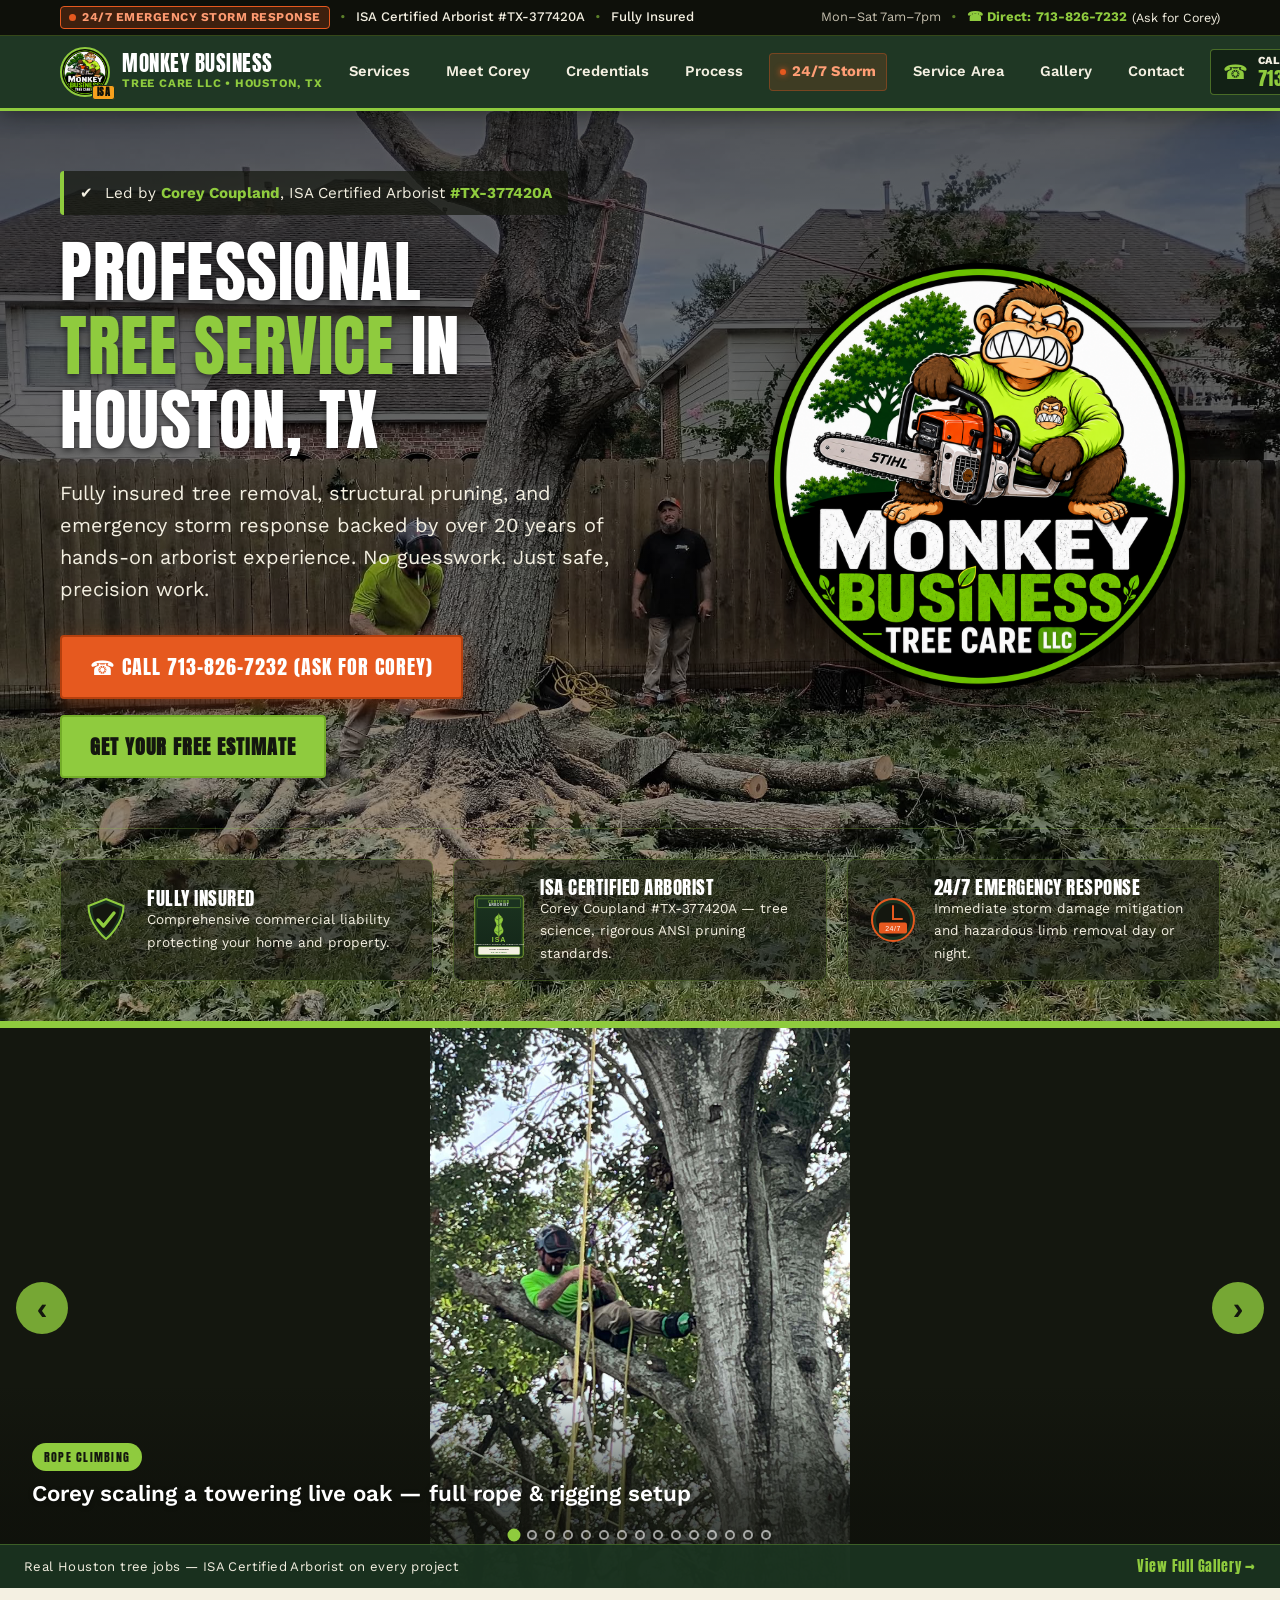
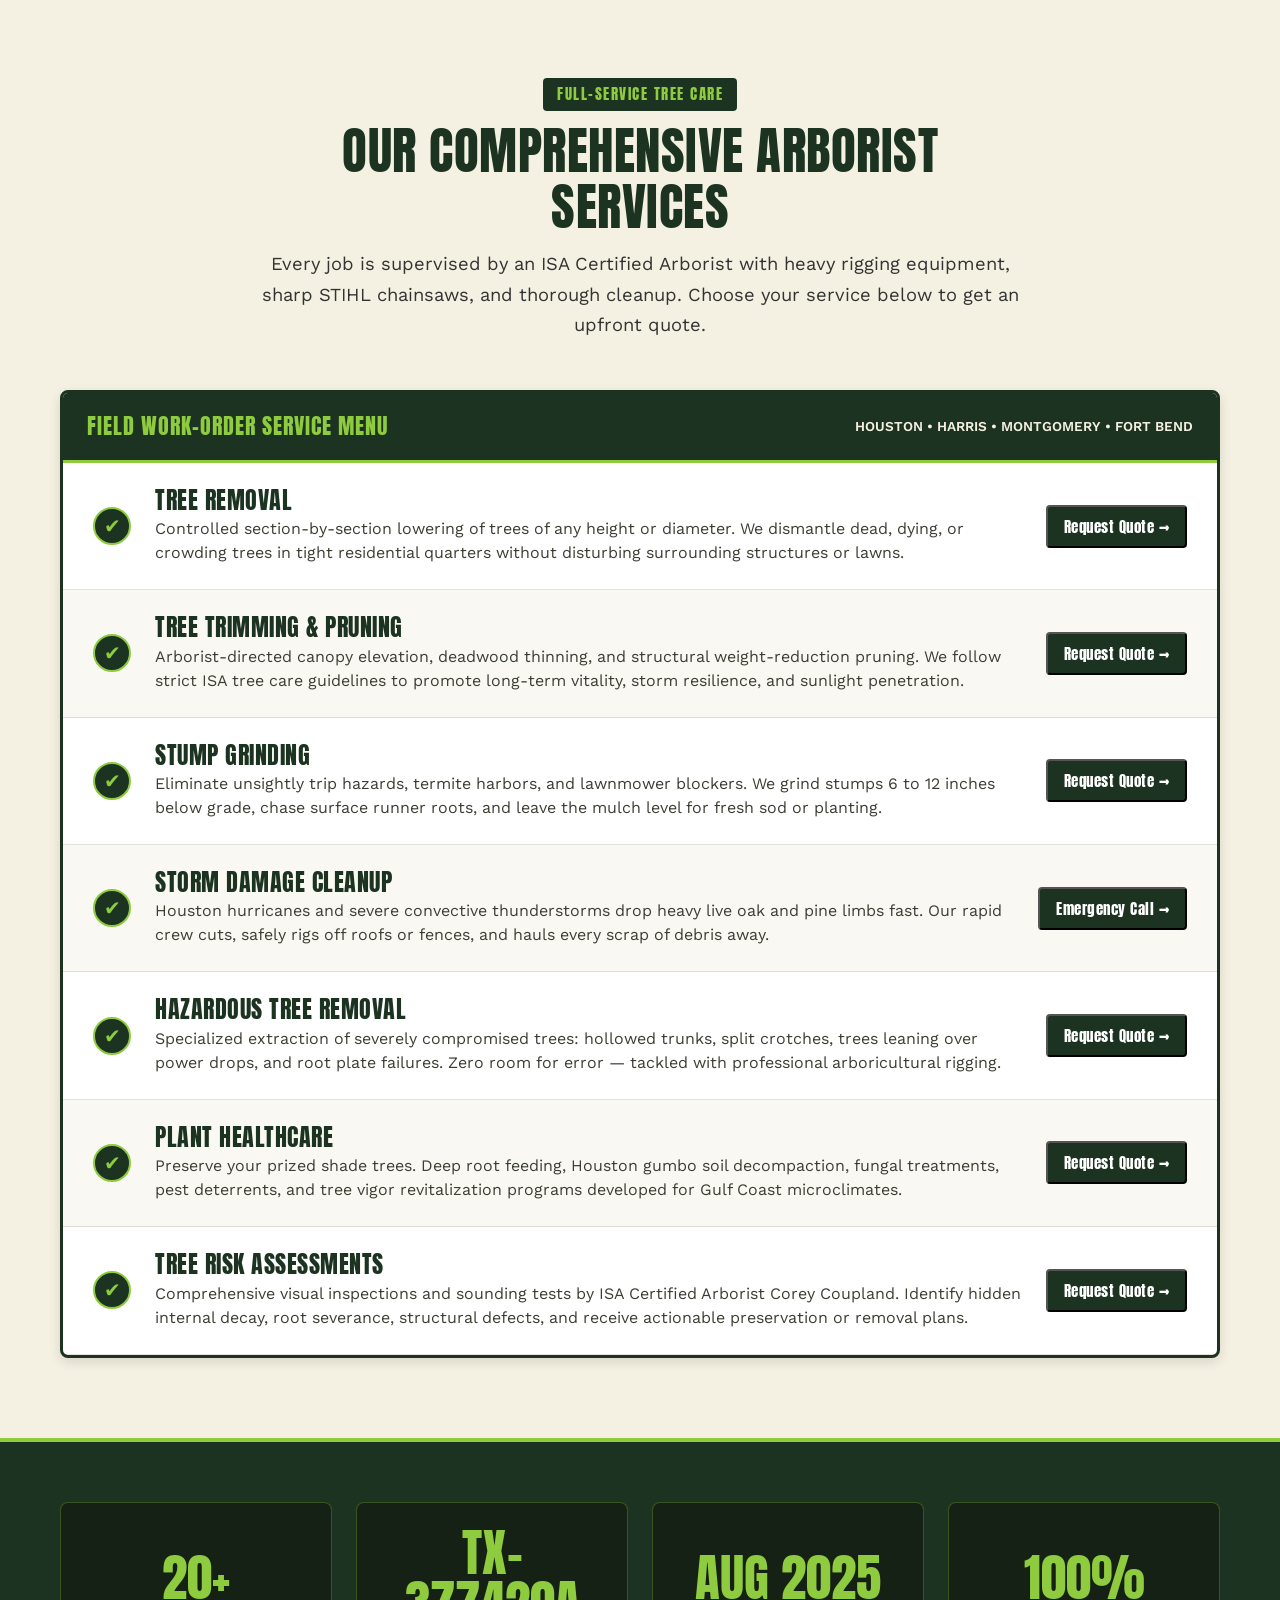
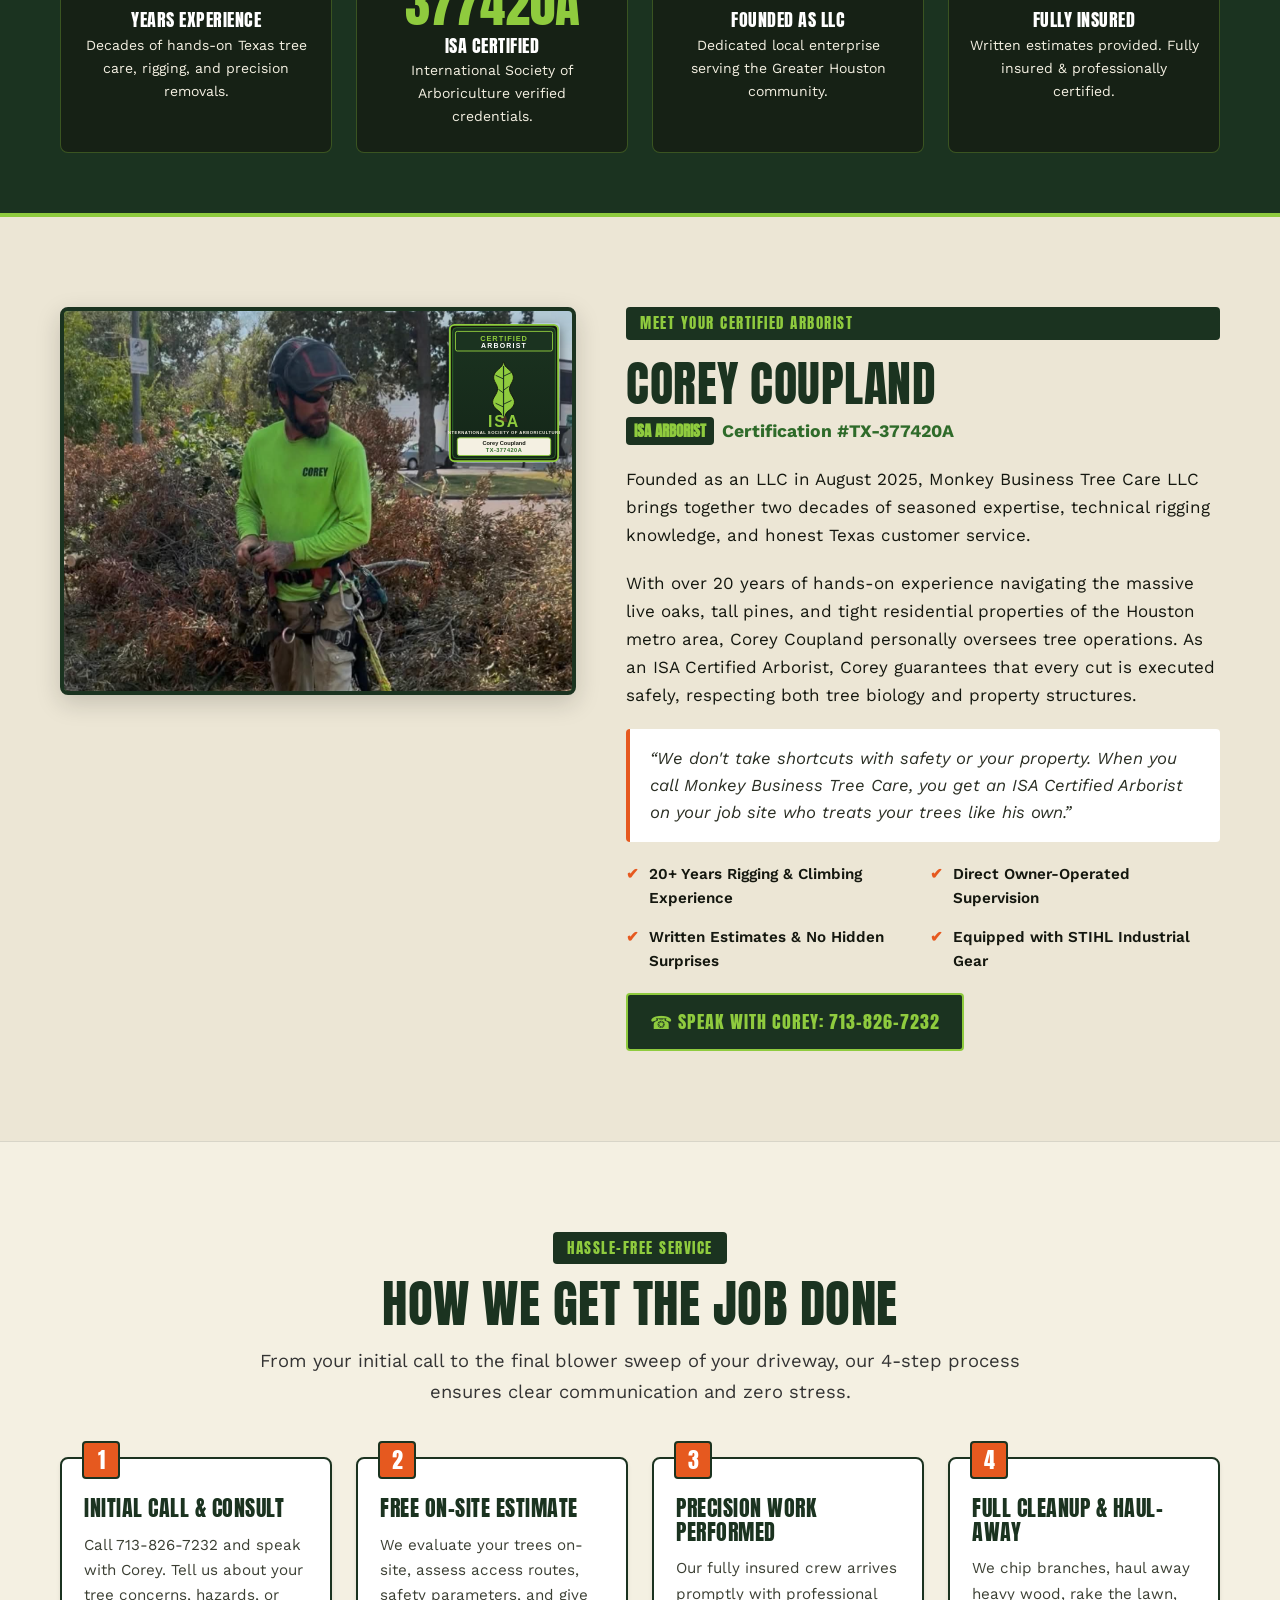
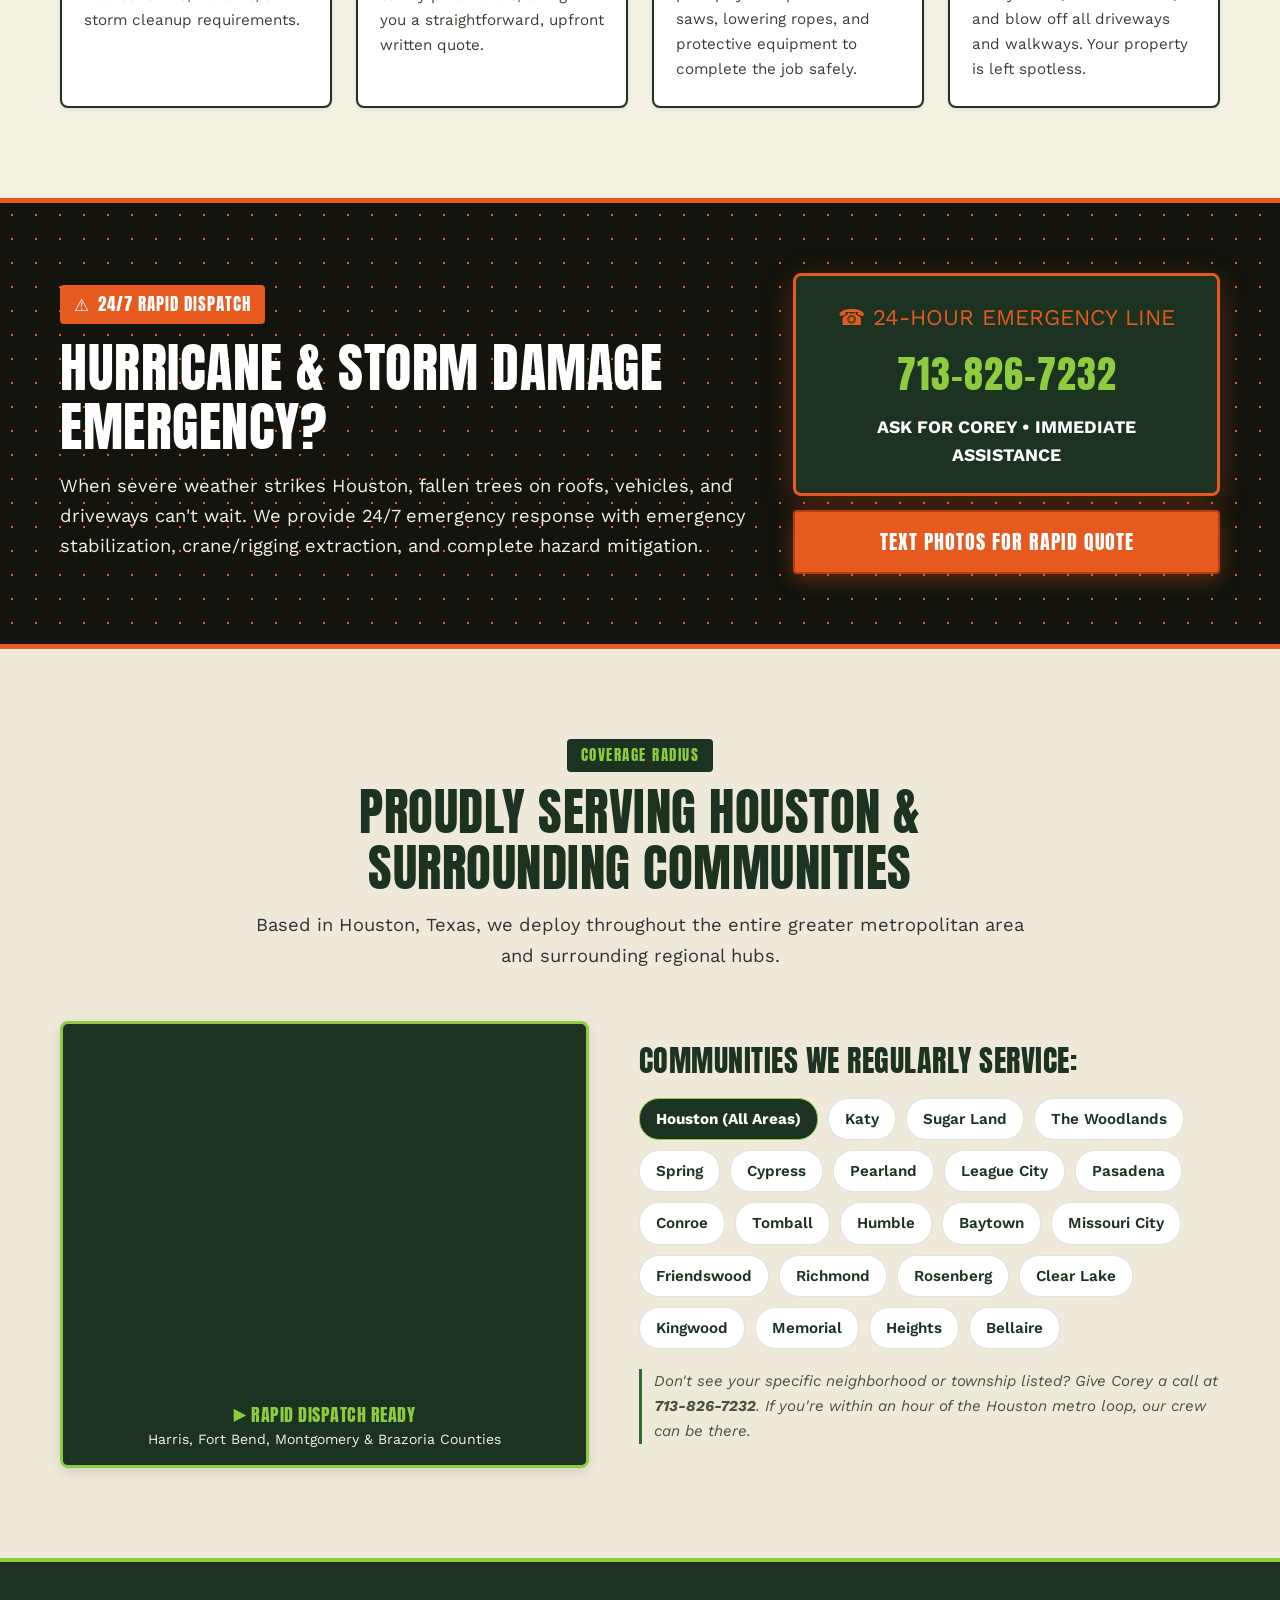
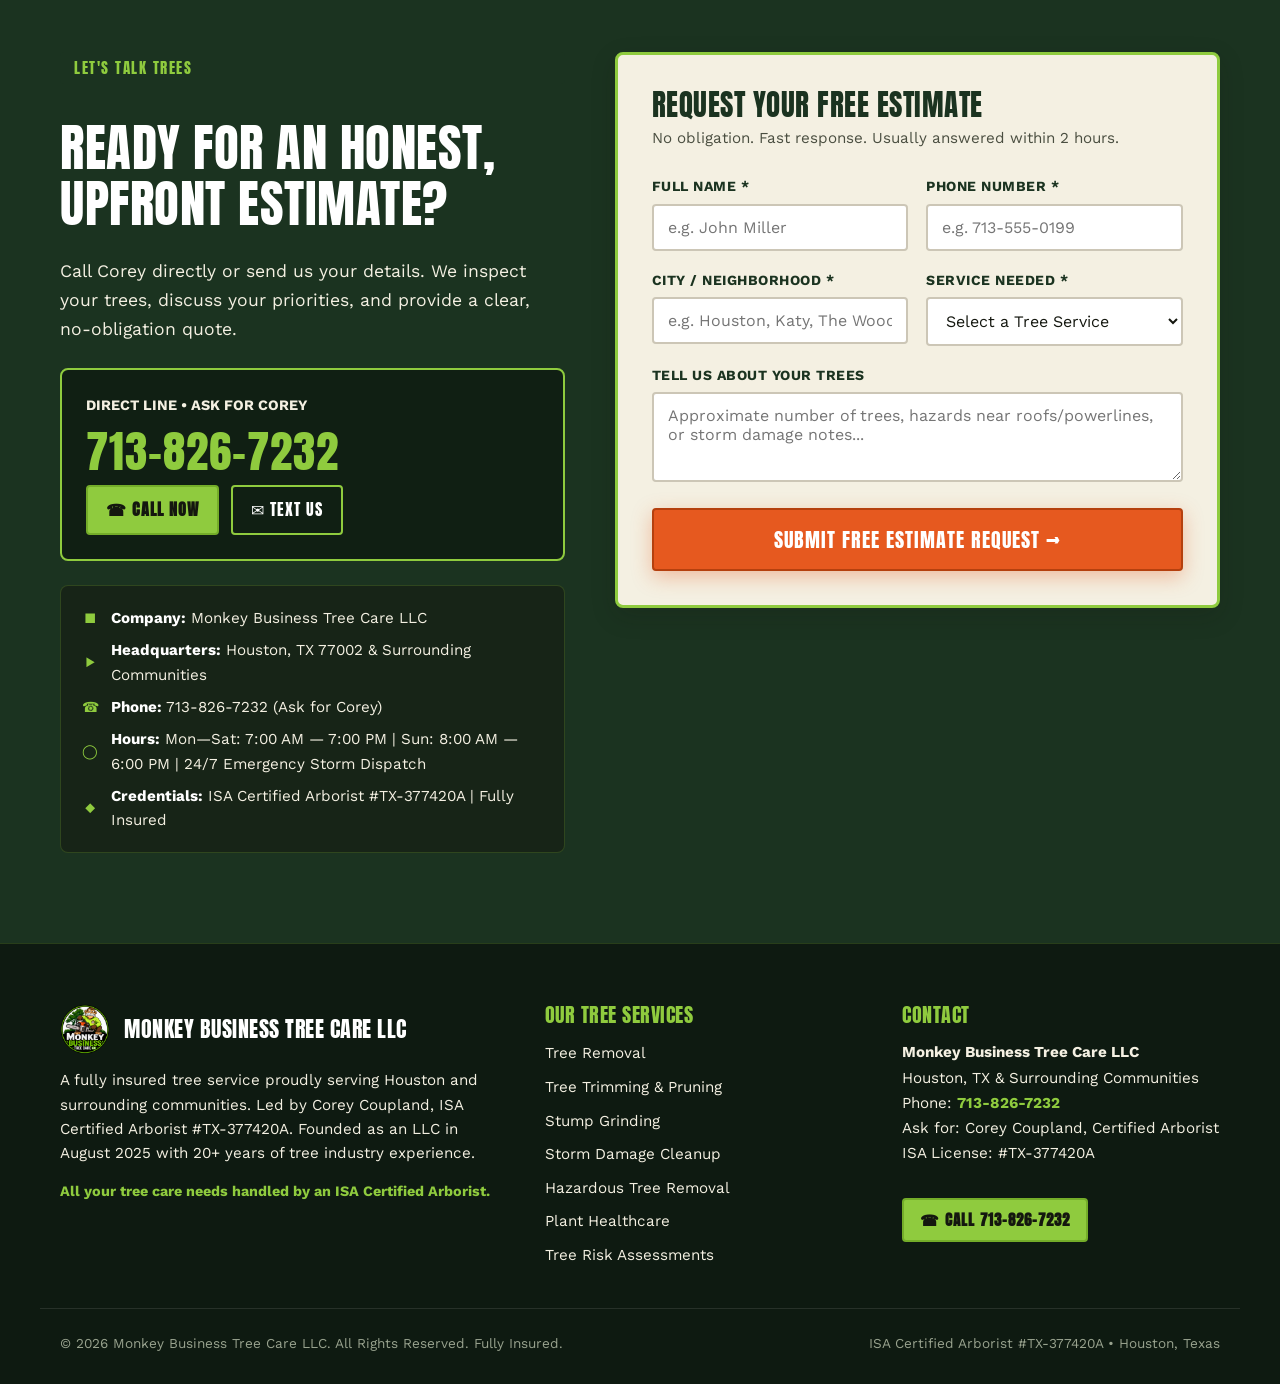
==== commit 26ed812b: "f" ====
--- a/index.html
+++ b/index.html
@@ -235,6 +235,7 @@
               </a>
             </li>
             <li><a href="#service-area" class="nav-link" id="nav-area">Service Area</a></li>
+            <li><a href="gallery.html" class="nav-link" id="nav-gallery">Gallery</a></li>
             <li><a href="#contact" class="nav-link" id="nav-contact">Contact</a></li>
           </ul>
         </nav>
@@ -289,6 +290,7 @@
               <li><a href="#how-it-works" class="mobile-nav-link">&#9881; How It Works</a></li>
               <li><a href="#emergency" class="mobile-nav-link mobile-nav-alert">&#9888; 24/7 Storm Response</a></li>
               <li><a href="#service-area" class="mobile-nav-link">&#9654; Houston Service Area</a></li>
+              <li><a href="gallery.html" class="mobile-nav-link">&#128247; Work Gallery</a></li>
               <li><a href="#contact" class="mobile-nav-link">&#9993; Contact &amp; Location</a></li>
             </ul>
           </nav>
@@ -384,6 +386,164 @@
               </div>
             </div>
           </div>
+        </div>
+      </section>
+
+      <!-- =====================================================================
+           2b. WORK PHOTO CAROUSEL
+           ===================================================================== -->
+      <section class="work-carousel-section" id="gallery" aria-label="Work Photo Carousel">
+        <!-- Slides -->
+        <div class="wc-track" id="wc-track" aria-live="polite">
+
+          <div class="wc-slide" role="group" aria-label="Slide 1 of 15">
+            <img src="image/30f1dfa6-7508-44e3-9647-600b40885e57.jpg"
+                 alt="ISA Certified Arborist ascending a massive live oak with safety ropes" />
+            <div class="wc-overlay">
+              <span class="wc-badge">Rope Climbing</span>
+              <p class="wc-caption">Corey scaling a towering live oak — full rope &amp; rigging setup</p>
+            </div>
+          </div>
+
+          <div class="wc-slide" role="group" aria-label="Slide 2 of 15">
+            <img src="image/37091949-fab8-4228-8ce9-d31035939537.jpg"
+                 alt="Arborist high in canopy with safety helmet and ropes" />
+            <div class="wc-overlay">
+              <span class="wc-badge">High Canopy Work</span>
+              <p class="wc-caption">Precision canopy access — 60+ feet up, full PPE</p>
+            </div>
+          </div>
+
+          <div class="wc-slide" role="group" aria-label="Slide 3 of 15">
+            <img src="image/ebeb07b5-29f9-442d-be33-f98fbd1abdf3.jpg"
+                 alt="Arborist seated on large branch in live oak canopy" />
+            <div class="wc-overlay">
+              <span class="wc-badge">Canopy Rigging</span>
+              <p class="wc-caption">Seated in the canopy, rigging the next controlled drop</p>
+            </div>
+          </div>
+
+          <div class="wc-slide" role="group" aria-label="Slide 4 of 15">
+            <img src="image/87546c31-b4ad-4580-9d77-425bf18c24db.jpg"
+                 alt="Arborist with rigging ropes in the middle of a large tree canopy" />
+            <div class="wc-overlay">
+              <span class="wc-badge">Tree Trimming</span>
+              <p class="wc-caption">Mid-canopy rigging — controlled limb removal</p>
+            </div>
+          </div>
+
+          <div class="wc-slide" role="group" aria-label="Slide 5 of 15">
+            <img src="image/ffa3e267-e2c1-4d2e-8b5f-6810a2deb21c.jpg"
+                 alt="Arborist climbing large oak tree next to fence line" />
+            <div class="wc-overlay">
+              <span class="wc-badge">Oak Trimming</span>
+              <p class="wc-caption">Working tight near the fence line — no damage to property</p>
+            </div>
+          </div>
+
+          <div class="wc-slide" role="group" aria-label="Slide 6 of 15">
+            <img src="image/ec9b5daa-8e7c-4f7e-97a3-f6c2ff65976b.jpg"
+                 alt="Arborist climbing in tree canopy with ropes attached to trunk" />
+            <div class="wc-overlay">
+              <span class="wc-badge">Section Removal</span>
+              <p class="wc-caption">Top-of-tree work with controlled section drops</p>
+            </div>
+          </div>
+
+          <div class="wc-slide" role="group" aria-label="Slide 7 of 15">
+            <img src="image/273b916e-a1b9-4f4d-bc00-b9eeb7b1490e.jpg"
+                 alt="Two arborists cutting down large tree with chainsaw and rigging" />
+            <div class="wc-overlay">
+              <span class="wc-badge">Tree Removal</span>
+              <p class="wc-caption">Full crew removal — chainsaw + rigging ropes for safe felling</p>
+            </div>
+          </div>
+
+          <div class="wc-slide" role="group" aria-label="Slide 8 of 15">
+            <img src="image/98bb9bcb-9ac7-4301-99ea-8748bcde2b04.jpg"
+                 alt="Arborist standing on top of cut tree sections during removal" />
+            <div class="wc-overlay">
+              <span class="wc-badge">Full Removal</span>
+              <p class="wc-caption">Arborist atop cut sections — mid-removal, Houston backyard</p>
+            </div>
+          </div>
+
+          <div class="wc-slide" role="group" aria-label="Slide 9 of 15">
+            <img src="image/b4e46dcd-4560-414a-813c-ceb67455e85f.jpg"
+                 alt="Arborist bucking large felled trunk with Husqvarna chainsaw" />
+            <div class="wc-overlay">
+              <span class="wc-badge">Tree Removal</span>
+              <p class="wc-caption">Bucking a large trunk down to manageable sections</p>
+            </div>
+          </div>
+
+          <div class="wc-slide" role="group" aria-label="Slide 10 of 15">
+            <img src="image/bb467b43-edfe-42bd-b686-99e3466fd8ed.jpg"
+                 alt="Large tree removal job with branches and logs on grass" />
+            <div class="wc-overlay">
+              <span class="wc-badge">Tree Removal</span>
+              <p class="wc-caption">Mid-job debris — cleaned up completely before we leave</p>
+            </div>
+          </div>
+
+          <div class="wc-slide" role="group" aria-label="Slide 11 of 15">
+            <img src="image/b8cfeb1a-17b4-4502-bf6c-d63b9ae85b40.jpg"
+                 alt="Crew managing Bobcat skid-steer removing debris after tree removal" />
+            <div class="wc-overlay">
+              <span class="wc-badge">Full Cleanup</span>
+              <p class="wc-caption">Bobcat on site — we haul everything, no mess left behind</p>
+            </div>
+          </div>
+
+          <div class="wc-slide" role="group" aria-label="Slide 12 of 15">
+            <img src="image/a0223820-2106-4ea4-bdf0-1cbb69af8ee7.jpg"
+                 alt="Arborists processing felled tree with chainsaw on residential property" />
+            <div class="wc-overlay">
+              <span class="wc-badge">Storm Cleanup</span>
+              <p class="wc-caption">Storm-damaged tree — rapid removal and site cleanup</p>
+            </div>
+          </div>
+
+          <div class="wc-slide" role="group" aria-label="Slide 13 of 15">
+            <img src="image/0fcd8b7e-2525-419c-a544-cfc5b4648c80.jpg"
+                 alt="Bandit stump grinder and Bobcat skid-steer in Houston backyard" />
+            <div class="wc-overlay">
+              <span class="wc-badge">Stump Grinding</span>
+              <p class="wc-caption">Bandit grinder + Bobcat deployed — full stump elimination</p>
+            </div>
+          </div>
+
+          <div class="wc-slide" role="group" aria-label="Slide 14 of 15">
+            <img src="image/6ab7540a-605d-4262-a32f-57320621a8e6.jpg"
+                 alt="Large live oak towering over residential fence before tree service" />
+            <div class="wc-overlay">
+              <span class="wc-badge">Job Assessment</span>
+              <p class="wc-caption">Massive live oak assessment — Houston residential property</p>
+            </div>
+          </div>
+
+          <div class="wc-slide" role="group" aria-label="Slide 15 of 15">
+            <img src="image/6cc90a5c-679f-46e9-a441-3c9d0dce14eb.jpg"
+                 alt="Large live oak with full canopy viewed from below against blue sky" />
+            <div class="wc-overlay">
+              <span class="wc-badge">Tree Assessment</span>
+              <p class="wc-caption">Full canopy live oak — evaluated for safe pruning plan</p>
+            </div>
+          </div>
+
+        </div><!-- /wc-track -->
+
+        <!-- Prev / Next arrows -->
+        <button class="wc-arrow wc-prev" id="wc-prev" aria-label="Previous photo">&#8249;</button>
+        <button class="wc-arrow wc-next" id="wc-next" aria-label="Next photo">&#8250;</button>
+
+        <!-- Dot indicators -->
+        <div class="wc-dots" id="wc-dots" role="tablist" aria-label="Slide indicators"></div>
+
+        <!-- Bottom CTA bar -->
+        <div class="wc-cta-bar">
+          <span class="wc-cta-text">Real Houston tree jobs — ISA Certified Arborist on every project</span>
+          <a href="gallery.html" class="wc-cta-link">View Full Gallery &rarr;</a>
         </div>
       </section>
 
@@ -788,7 +948,7 @@
       </section>
 
       <!-- =====================================================================
-           9. FINAL CTA & CONTACT / ESTIMATE FORM
+           9. FINAL CTA &amp; CONTACT / ESTIMATE FORM
            ===================================================================== -->
       <section class="contact-section" id="contact" aria-labelledby="contact-title">
         <div class="container contact-grid">
@@ -947,7 +1107,7 @@
         </div>
 
         <div class="footer-col" id="footer-contact">
-          <h3 class="footer-title">LOCAL SEO &amp; CONTACT</h3>
+          <h3 class="footer-title">CONTACT</h3>
           <p style="font-size:0.95rem; margin-bottom:8px;">
             <strong>Monkey Business Tree Care LLC</strong><br />
             Houston, TX &amp; Surrounding Communities<br />
@@ -1029,5 +1189,72 @@
 
     <!-- Main JavaScript Logic (Zero Frameworks, Plain Vanilla JS) -->
     <script src="js/script.js"></script>
+
+    <!-- Work Photo Carousel -->
+    <script>
+    (function () {
+      const slides = Array.from(document.querySelectorAll('.wc-slide'));
+      const dotsContainer = document.getElementById('wc-dots');
+      if (!slides.length || !dotsContainer) return;
+
+      let current = 0;
+      let autoTimer = null;
+      const INTERVAL = 5000;
+
+      /* Build dots */
+      slides.forEach((_, i) => {
+        const btn = document.createElement('button');
+        btn.className = 'wc-dot';
+        btn.setAttribute('role', 'tab');
+        btn.setAttribute('aria-label', 'Go to slide ' + (i + 1));
+        btn.addEventListener('click', () => goTo(i));
+        dotsContainer.appendChild(btn);
+      });
+      const dots = Array.from(dotsContainer.querySelectorAll('.wc-dot'));
+
+      function goTo(index) {
+        slides[current].classList.remove('wc-active');
+        dots[current].classList.remove('wc-dot-active');
+        current = (index + slides.length) % slides.length;
+        slides[current].classList.add('wc-active');
+        dots[current].classList.add('wc-dot-active');
+      }
+
+      goTo(0);
+
+      function next() { goTo(current + 1); }
+      function prev() { goTo(current - 1); }
+
+      document.getElementById('wc-next').addEventListener('click', () => { next(); resetAuto(); });
+      document.getElementById('wc-prev').addEventListener('click', () => { prev(); resetAuto(); });
+
+      /* Auto-play */
+      function startAuto() { autoTimer = setInterval(next, INTERVAL); }
+      function stopAuto()  { clearInterval(autoTimer); }
+      function resetAuto() { stopAuto(); startAuto(); }
+
+      const section = document.querySelector('.work-carousel-section');
+      section.addEventListener('mouseenter', stopAuto);
+      section.addEventListener('mouseleave', startAuto);
+      section.addEventListener('focusin',    stopAuto);
+      section.addEventListener('focusout',   startAuto);
+
+      startAuto();
+
+      /* Touch / swipe support */
+      let touchStartX = 0;
+      section.addEventListener('touchstart', e => { touchStartX = e.changedTouches[0].clientX; }, { passive: true });
+      section.addEventListener('touchend', e => {
+        const delta = e.changedTouches[0].clientX - touchStartX;
+        if (Math.abs(delta) > 40) { delta < 0 ? next() : prev(); resetAuto(); }
+      }, { passive: true });
+
+      /* Keyboard */
+      section.addEventListener('keydown', e => {
+        if (e.key === 'ArrowRight') { next(); resetAuto(); }
+        if (e.key === 'ArrowLeft')  { prev(); resetAuto(); }
+      });
+    })();
+    </script>
   </body>
 </html>
--- a/css/styles.css
+++ b/css/styles.css
@@ -778,8 +778,12 @@
   left: 0;
   right: 0;
   bottom: 0;
-  background: radial-gradient(circle at 75% 30%, rgba(47, 107, 42, 0.6) 0%, rgba(27, 51, 32, 0.95) 70%, #14170F 100%);
-  opacity: 0.9;
+  /* Dark overlay on top of photo for legibility, image shifted down to reveal action */
+  background-image: linear-gradient(to bottom, rgba(0,0,0,0.65) 0%, rgba(0,0,0,0.45) 35%, rgba(0,0,0,0.18) 100%), url("/image/bb467b43-edfe-42bd-b686-99e3466fd8ed.jpg");
+  background-size: cover, cover;
+  background-position: center, center 65%; /* shift image down to show Corey cutting */
+  background-repeat: no-repeat, no-repeat;
+  opacity: 1;
   pointer-events: none;
 }
 
@@ -2256,3 +2260,180 @@
   }
 }
 
+/* ==========================================================================
+   11. WORK PHOTO CAROUSEL
+   ========================================================================== */
+
+.work-carousel-section {
+  position: relative;
+  width: 100%;
+  overflow: hidden;
+  background: var(--color-ink);
+  border-top: 3px solid var(--color-lime);
+  /* no container padding – goes edge-to-edge */
+}
+
+/* ── Track: all slides stacked on top of each other ── */
+.wc-track {
+  position: relative;
+  width: 100%;
+  height: 560px;
+}
+
+@media (max-width: 768px) { .wc-track { height: 360px; } }
+@media (max-width: 480px) { .wc-track { height: 280px; } }
+
+/* ── Individual slides ── */
+.wc-slide {
+  position: absolute;
+  inset: 0;
+  opacity: 0;
+  transition: opacity 0.7s ease;
+  pointer-events: none;
+}
+
+.wc-slide.wc-active {
+  opacity: 1;
+  pointer-events: auto;
+}
+
+.wc-slide img {
+  width: 100%;
+  height: 100%;
+  object-fit: contain;
+  object-position: center;
+  display: block;
+  background: var(--color-ink);
+}
+
+/* ── Gradient overlay with badge + caption ── */
+.wc-overlay {
+  position: absolute;
+  bottom: 0; left: 0; right: 0;
+  background: linear-gradient(transparent 0%, rgba(14,16,10,0.72) 60%, rgba(14,16,10,0.88) 100%);
+  padding: 60px 32px 80px;  /* bottom clearance for dots/CTA bar */
+  pointer-events: none;
+}
+
+.wc-badge {
+  display: inline-block;
+  background: var(--color-lime);
+  color: var(--color-ink);
+  font-family: var(--font-display);
+  font-size: 0.78rem;
+  letter-spacing: 0.1em;
+  padding: 4px 12px;
+  border-radius: 99px;
+  text-transform: uppercase;
+  margin-bottom: 8px;
+}
+
+.wc-caption {
+  color: var(--color-white);
+  font-size: clamp(1rem, 2.5vw, 1.4rem);
+  font-weight: 600;
+  line-height: 1.3;
+  max-width: 700px;
+  text-shadow: 0 1px 4px rgba(0,0,0,0.5);
+  margin: 0;
+}
+
+/* ── Prev / Next arrows ── */
+.wc-arrow {
+  position: absolute;
+  top: 50%;
+  transform: translateY(-50%);
+  z-index: 10;
+  background: rgba(143, 203, 62, 0.80);
+  color: var(--color-ink);
+  border: none;
+  border-radius: 50%;
+  width: 52px;
+  height: 52px;
+  font-size: 2rem;
+  line-height: 1;
+  display: flex;
+  align-items: center;
+  justify-content: center;
+  cursor: pointer;
+  transition: background 0.18s, transform 0.18s;
+  font-weight: 700;
+}
+
+.wc-arrow:hover {
+  background: var(--color-lime);
+  transform: translateY(-50%) scale(1.1);
+}
+
+.wc-prev { left: 16px; }
+.wc-next { right: 16px; }
+
+@media (max-width: 480px) {
+  .wc-arrow { width: 40px; height: 40px; font-size: 1.5rem; }
+}
+
+/* ── Dot indicators ── */
+.wc-dots {
+  position: absolute;
+  bottom: 48px;
+  left: 50%;
+  transform: translateX(-50%);
+  display: flex;
+  gap: 8px;
+  z-index: 10;
+}
+
+.wc-dot {
+  width: 10px;
+  height: 10px;
+  border-radius: 50%;
+  border: 2px solid rgba(255,255,255,0.6);
+  background: transparent;
+  cursor: pointer;
+  padding: 0;
+  transition: background 0.2s, border-color 0.2s, transform 0.2s;
+}
+
+.wc-dot.wc-dot-active {
+  background: var(--color-lime);
+  border-color: var(--color-lime);
+  transform: scale(1.3);
+}
+
+/* ── Bottom CTA bar ── */
+.wc-cta-bar {
+  position: absolute;
+  bottom: 0; left: 0; right: 0;
+  height: 44px;
+  background: rgba(27, 51, 32, 0.92);
+  display: flex;
+  align-items: center;
+  justify-content: space-between;
+  padding: 0 24px;
+  z-index: 10;
+  border-top: 1px solid rgba(143, 203, 62, 0.3);
+}
+
+.wc-cta-text {
+  color: var(--color-parchment);
+  font-size: 0.82rem;
+  letter-spacing: 0.03em;
+}
+
+.wc-cta-link {
+  color: var(--color-lime);
+  font-family: var(--font-display);
+  font-size: 0.85rem;
+  letter-spacing: 0.06em;
+  text-decoration: none;
+  white-space: nowrap;
+  transition: color 0.18s;
+}
+
+.wc-cta-link:hover { color: var(--color-white); }
+
+@media (max-width: 520px) {
+  .wc-cta-text { display: none; }
+  .wc-cta-bar { justify-content: center; }
+}
+
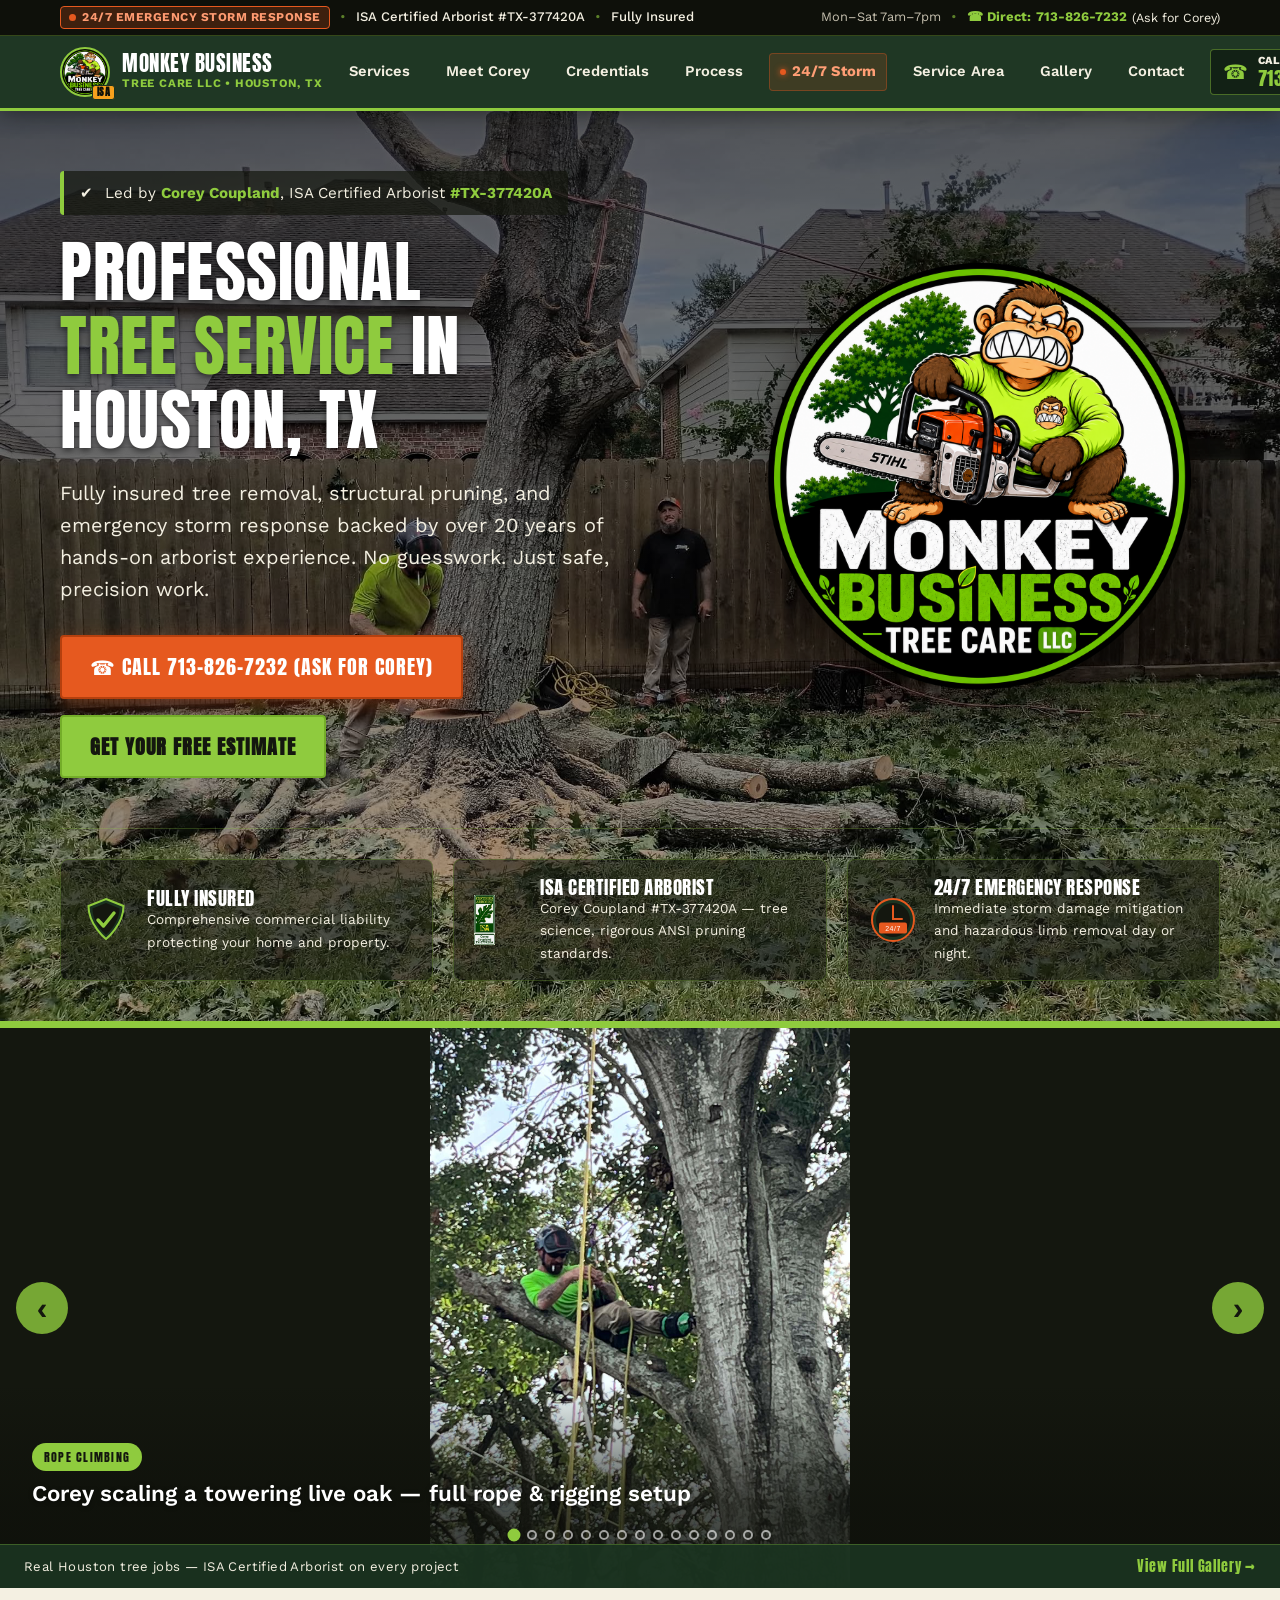
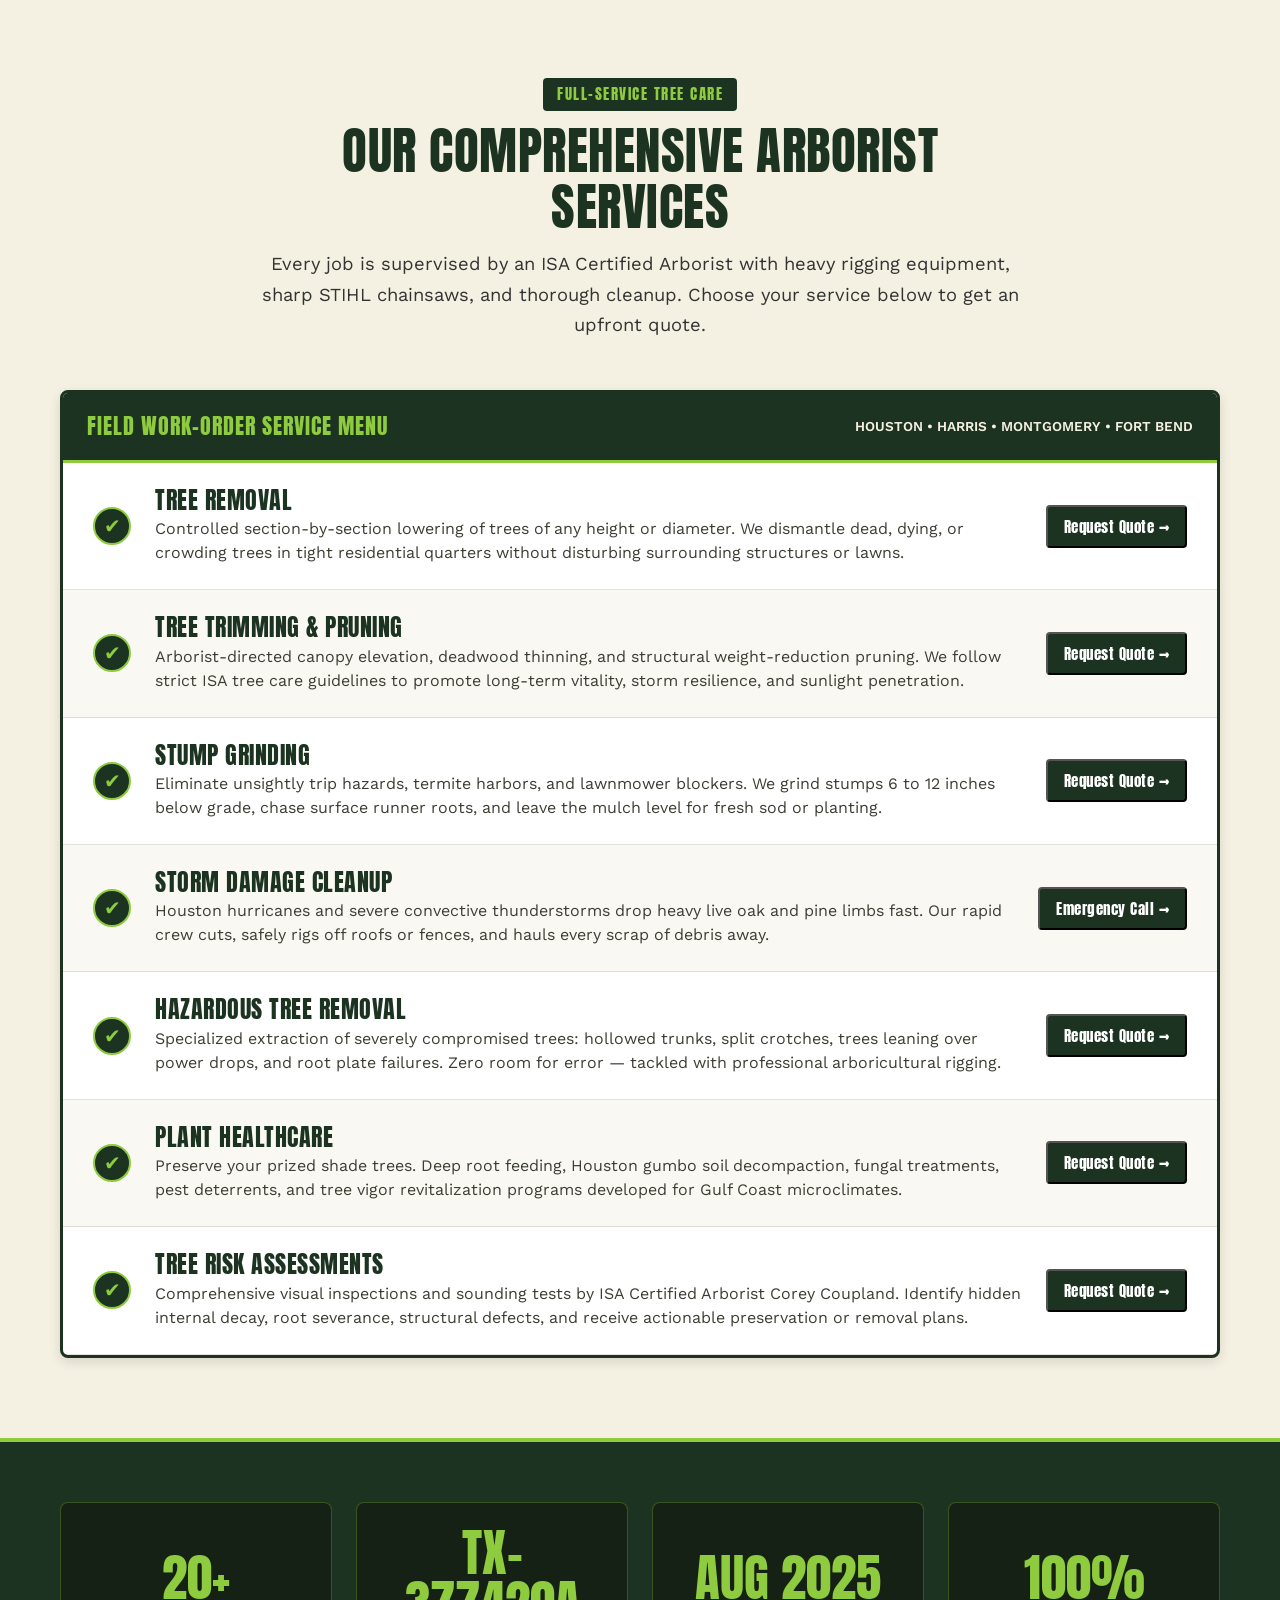
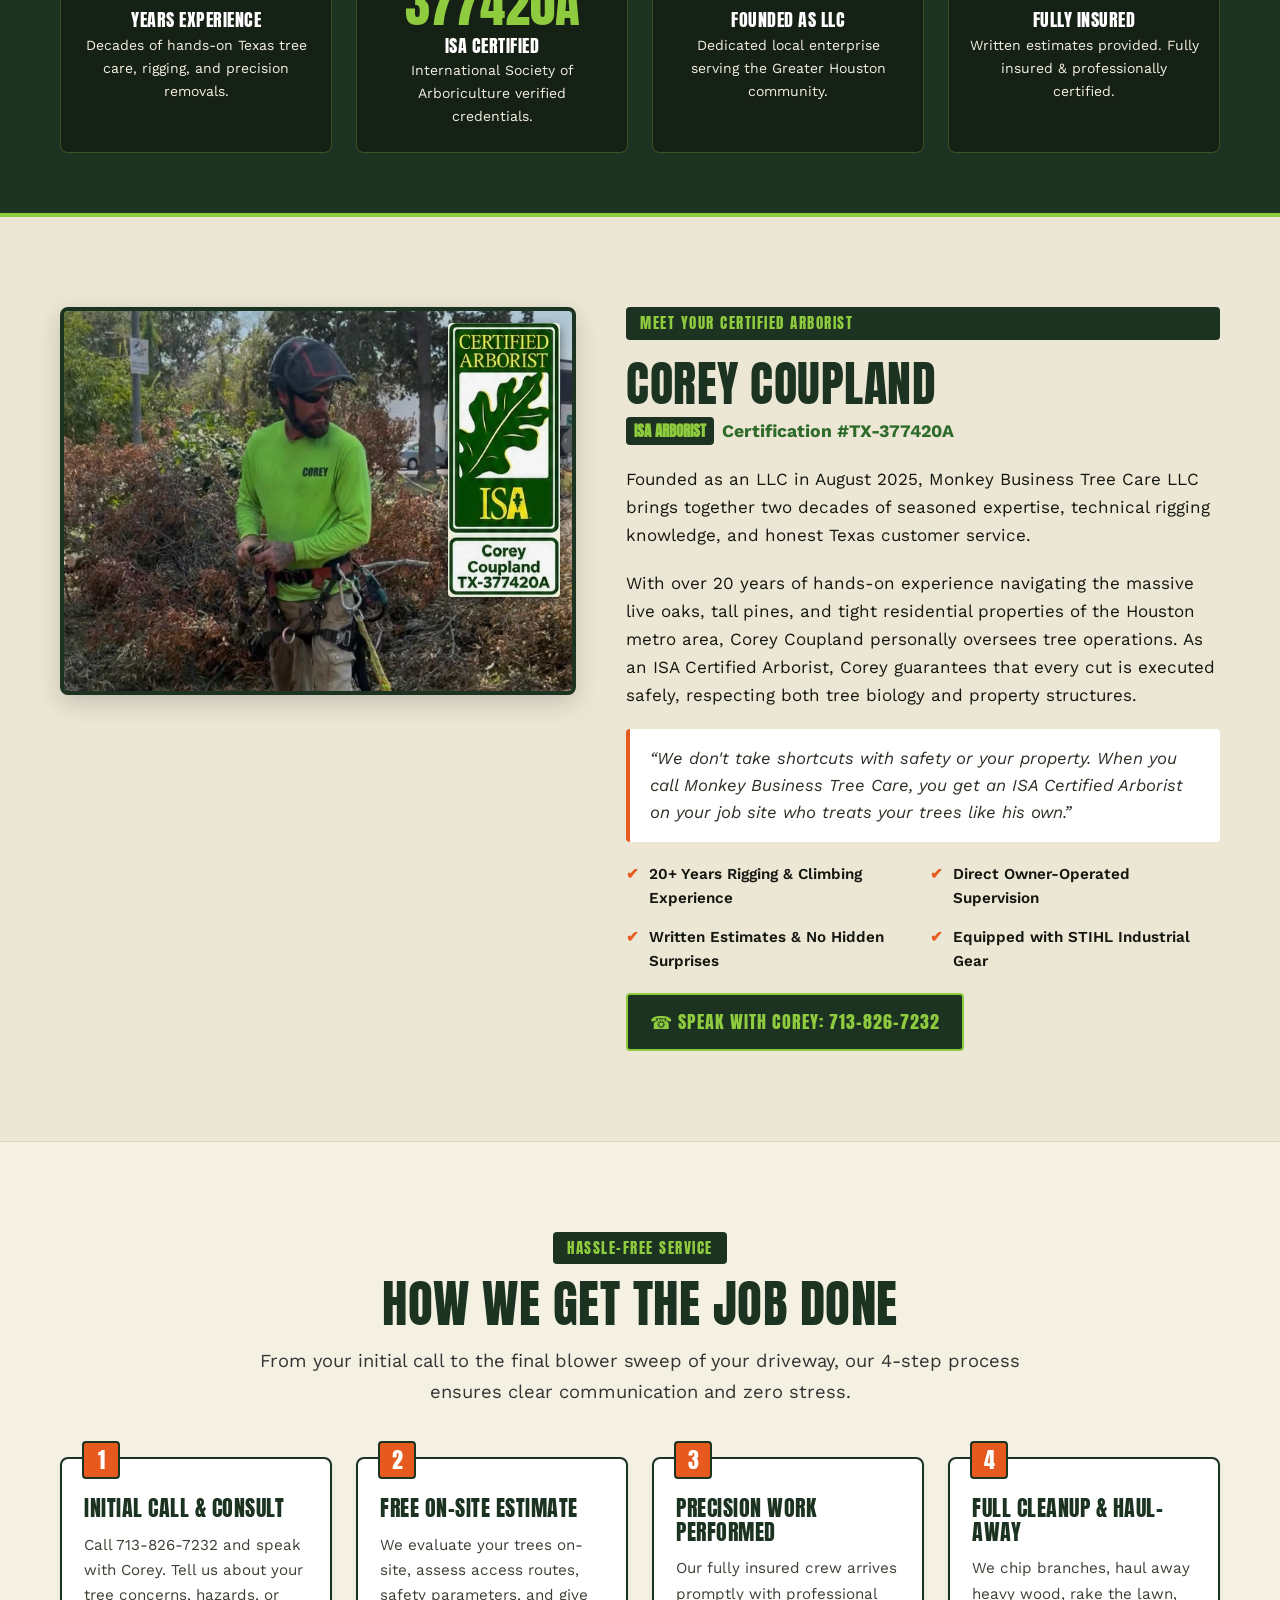
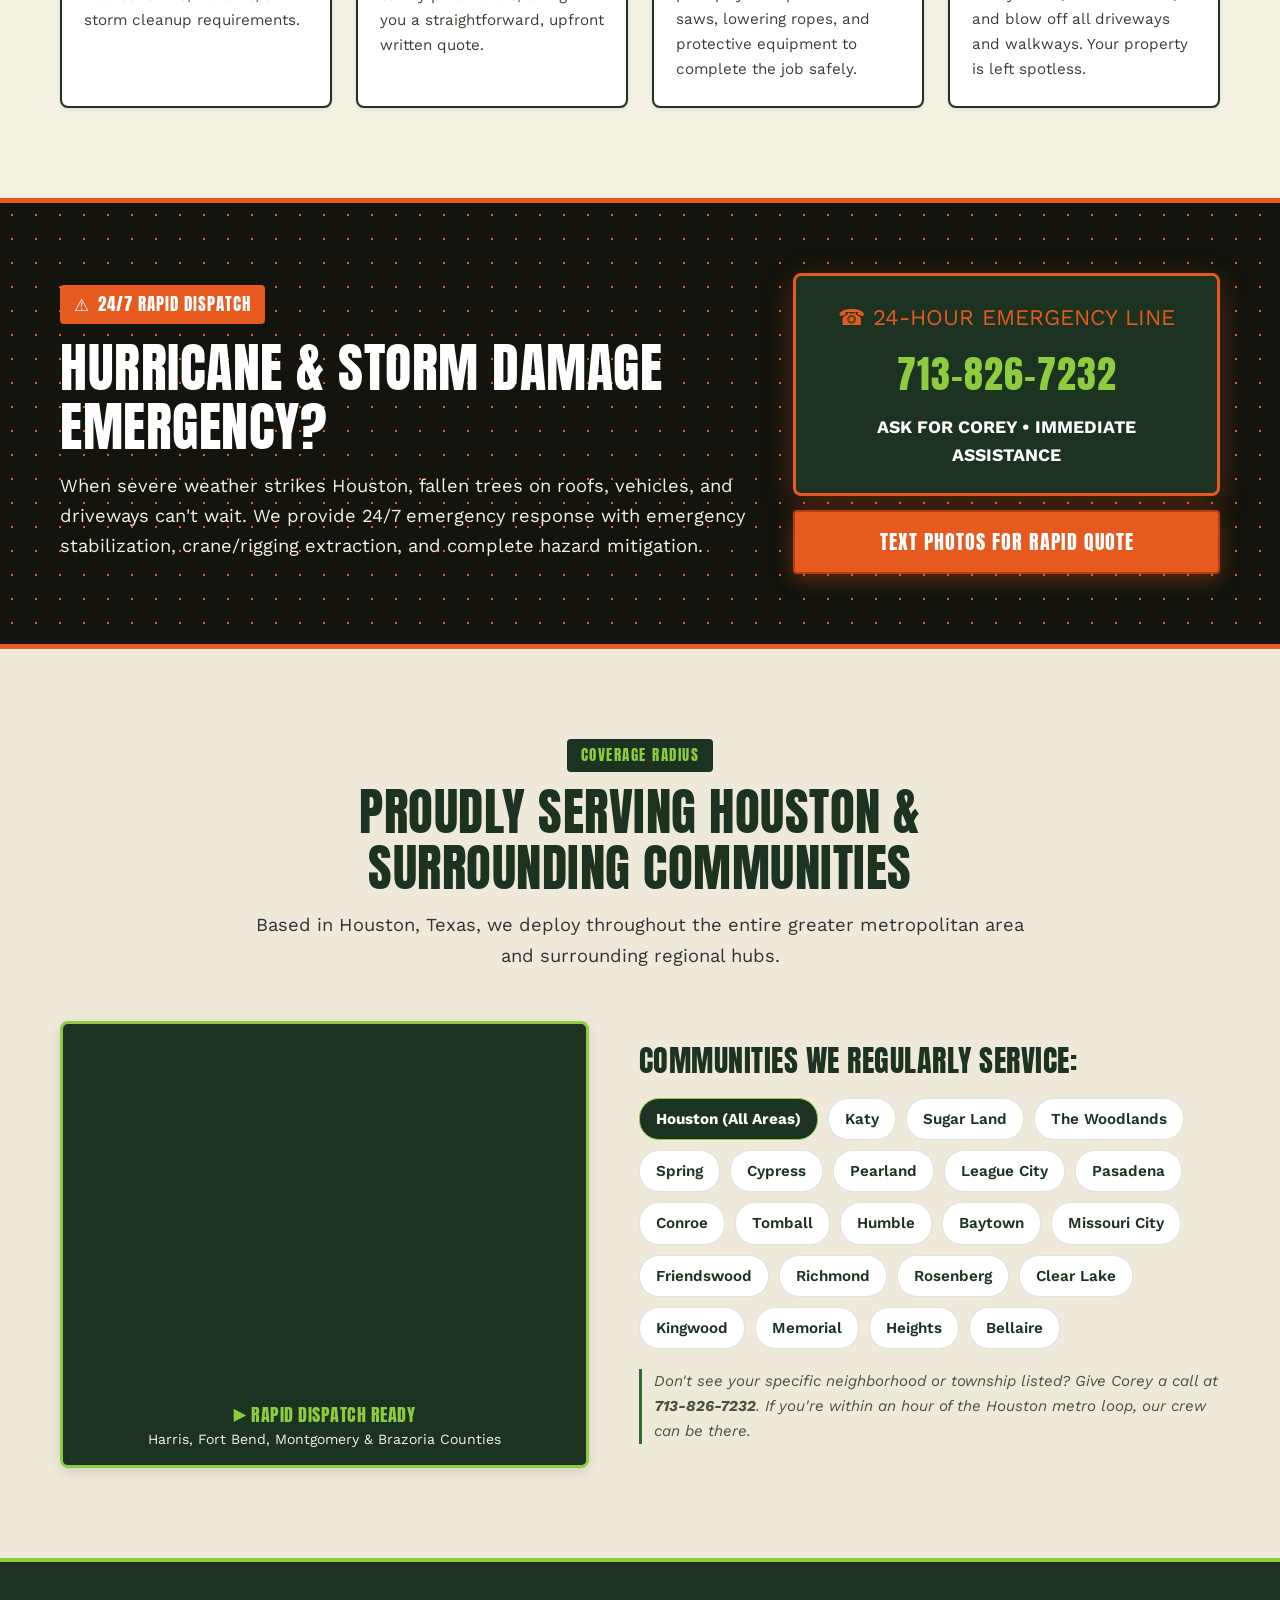
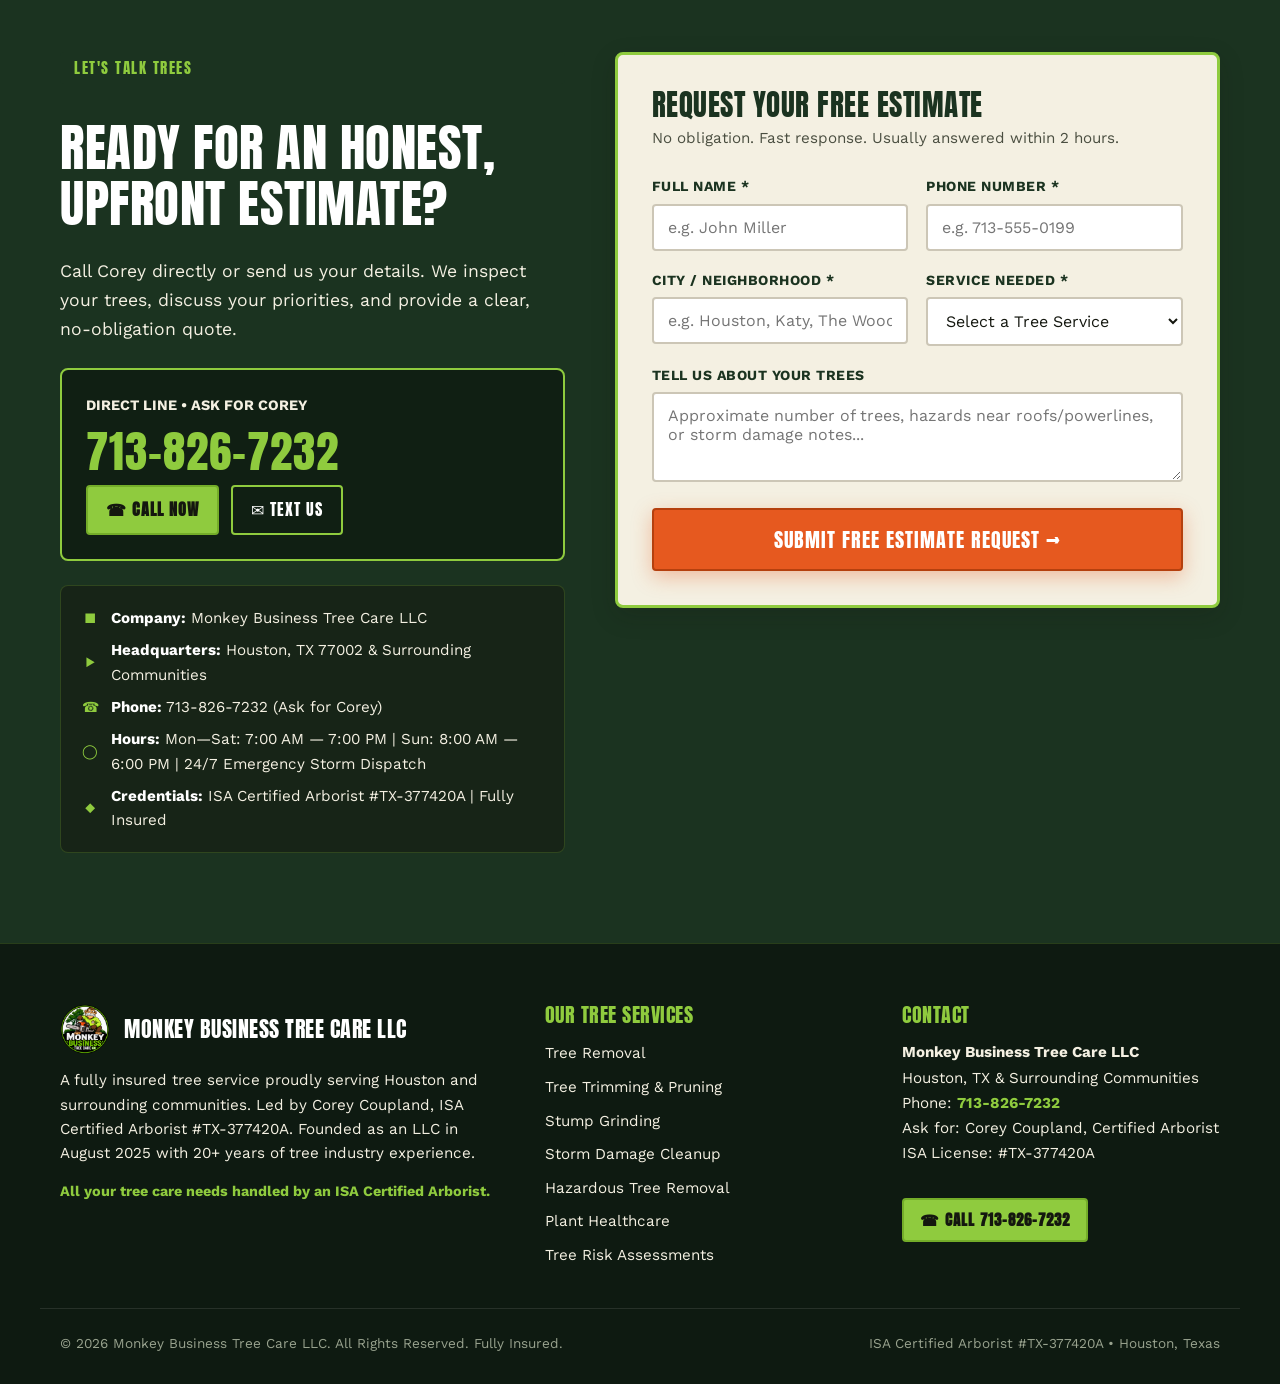
==== commit 28930c55: "f" ====
--- a/index.html
+++ b/index.html
@@ -368,7 +368,7 @@
 
             <div class="trust-item" id="trust-item-isa">
               <div class="trust-icon-box">
-                <img src="images/isa-certified-badge.svg" alt="ISA Certified Badge Icon" width="50" height="50" />
+                <img src="image/973e0de5-043a-4081-8ae0-6fd7a441e1b7.jpg" alt="ISA Certified Arborist Badge" style="width:auto; height:50px; max-width:50px; object-fit:contain; display:block;" />
               </div>
               <div>
                 <h2 class="trust-item-title">ISA CERTIFIED ARBORIST</h2>
@@ -735,7 +735,7 @@
               />
               <div class="arborist-badge-overlay">
                 <img
-                  src="images/isa-certified-badge.svg"
+                  src="image/973e0de5-043a-4081-8ae0-6fd7a441e1b7.jpg"
                   alt="ISA Certified Arborist Badge Corey Coupland TX-377420A"
                   width="140"
                   height="175"
--- a/css/styles.css
+++ b/css/styles.css
@@ -779,7 +779,7 @@
   right: 0;
   bottom: 0;
   /* Dark overlay on top of photo for legibility, image shifted down to reveal action */
-  background-image: linear-gradient(to bottom, rgba(0,0,0,0.65) 0%, rgba(0,0,0,0.45) 35%, rgba(0,0,0,0.18) 100%), url("/image/bb467b43-edfe-42bd-b686-99e3466fd8ed.jpg");
+  background-image: linear-gradient(to bottom, rgba(0,0,0,0.65) 0%, rgba(0,0,0,0.45) 35%, rgba(0,0,0,0.18) 100%), url("../image/bb467b43-edfe-42bd-b686-99e3466fd8ed.jpg");
   background-size: cover, cover;
   background-position: center, center 65%; /* shift image down to show Corey cutting */
   background-repeat: no-repeat, no-repeat;
